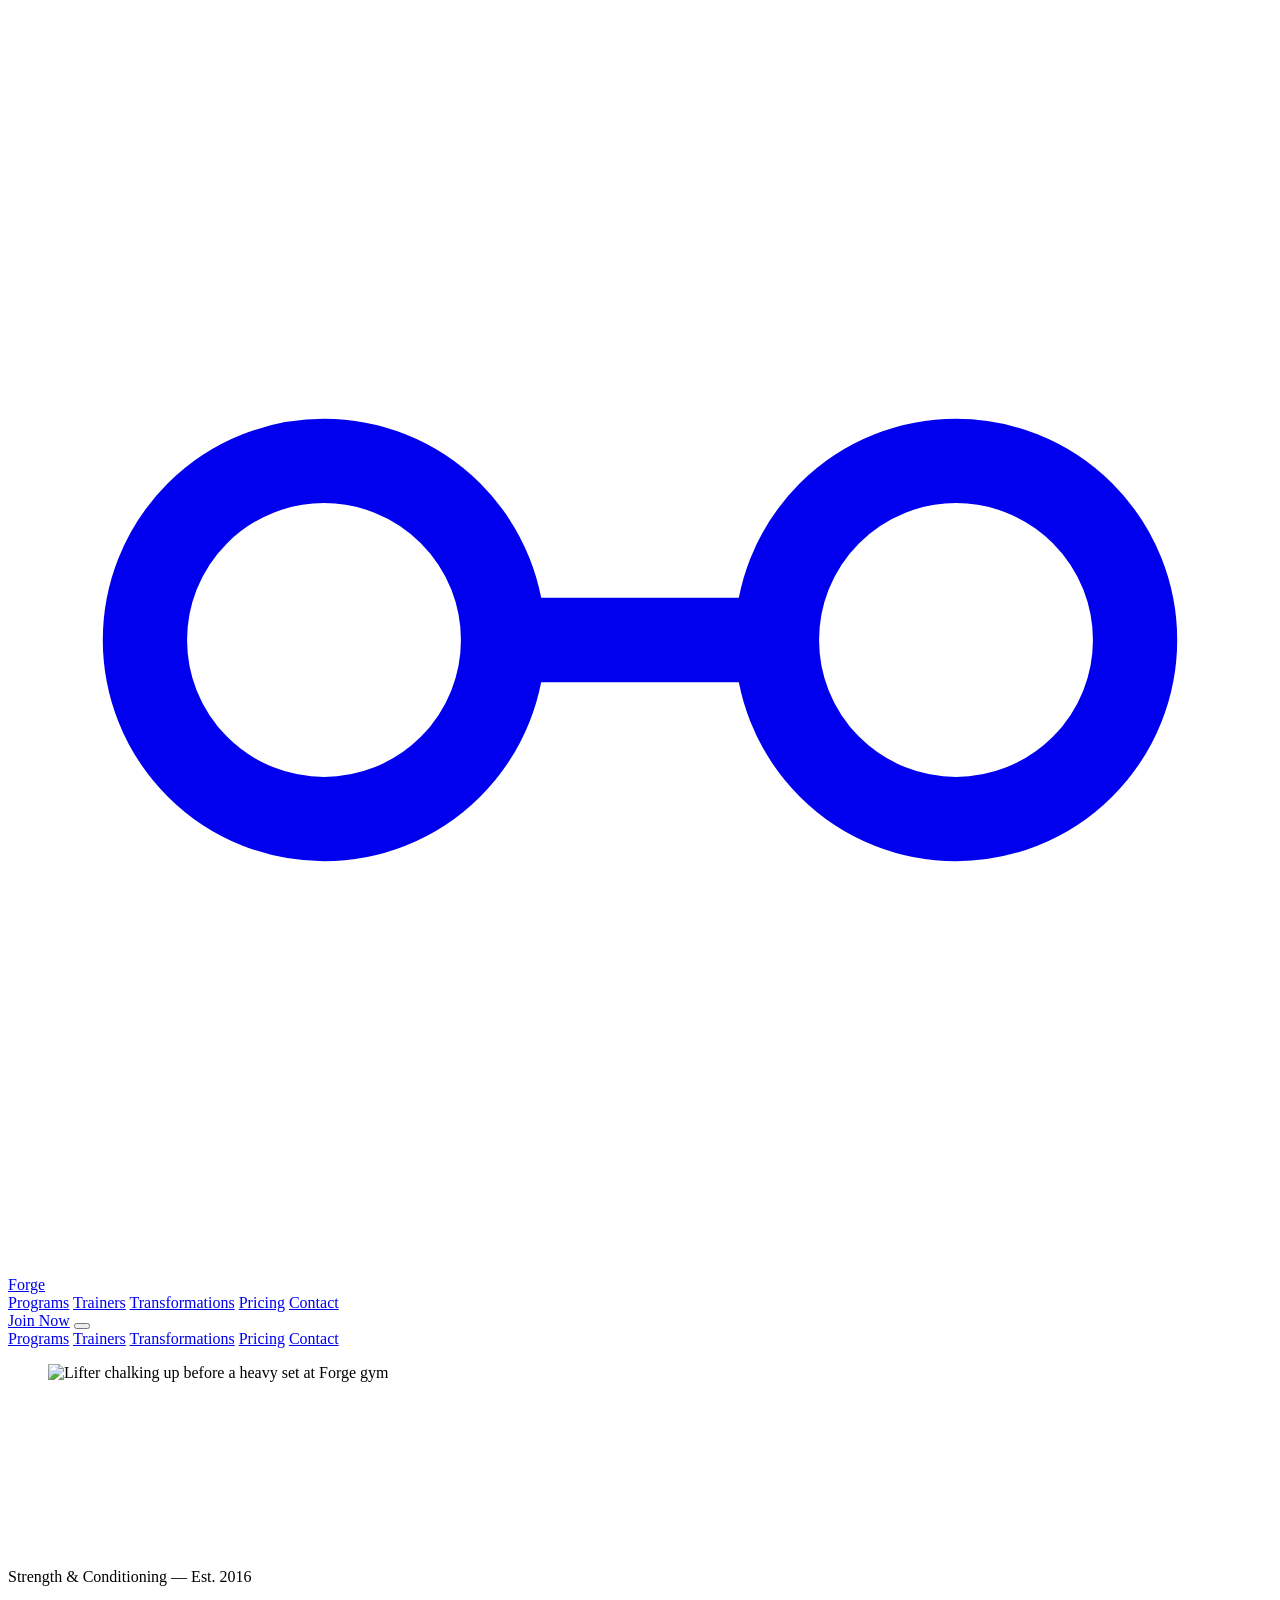
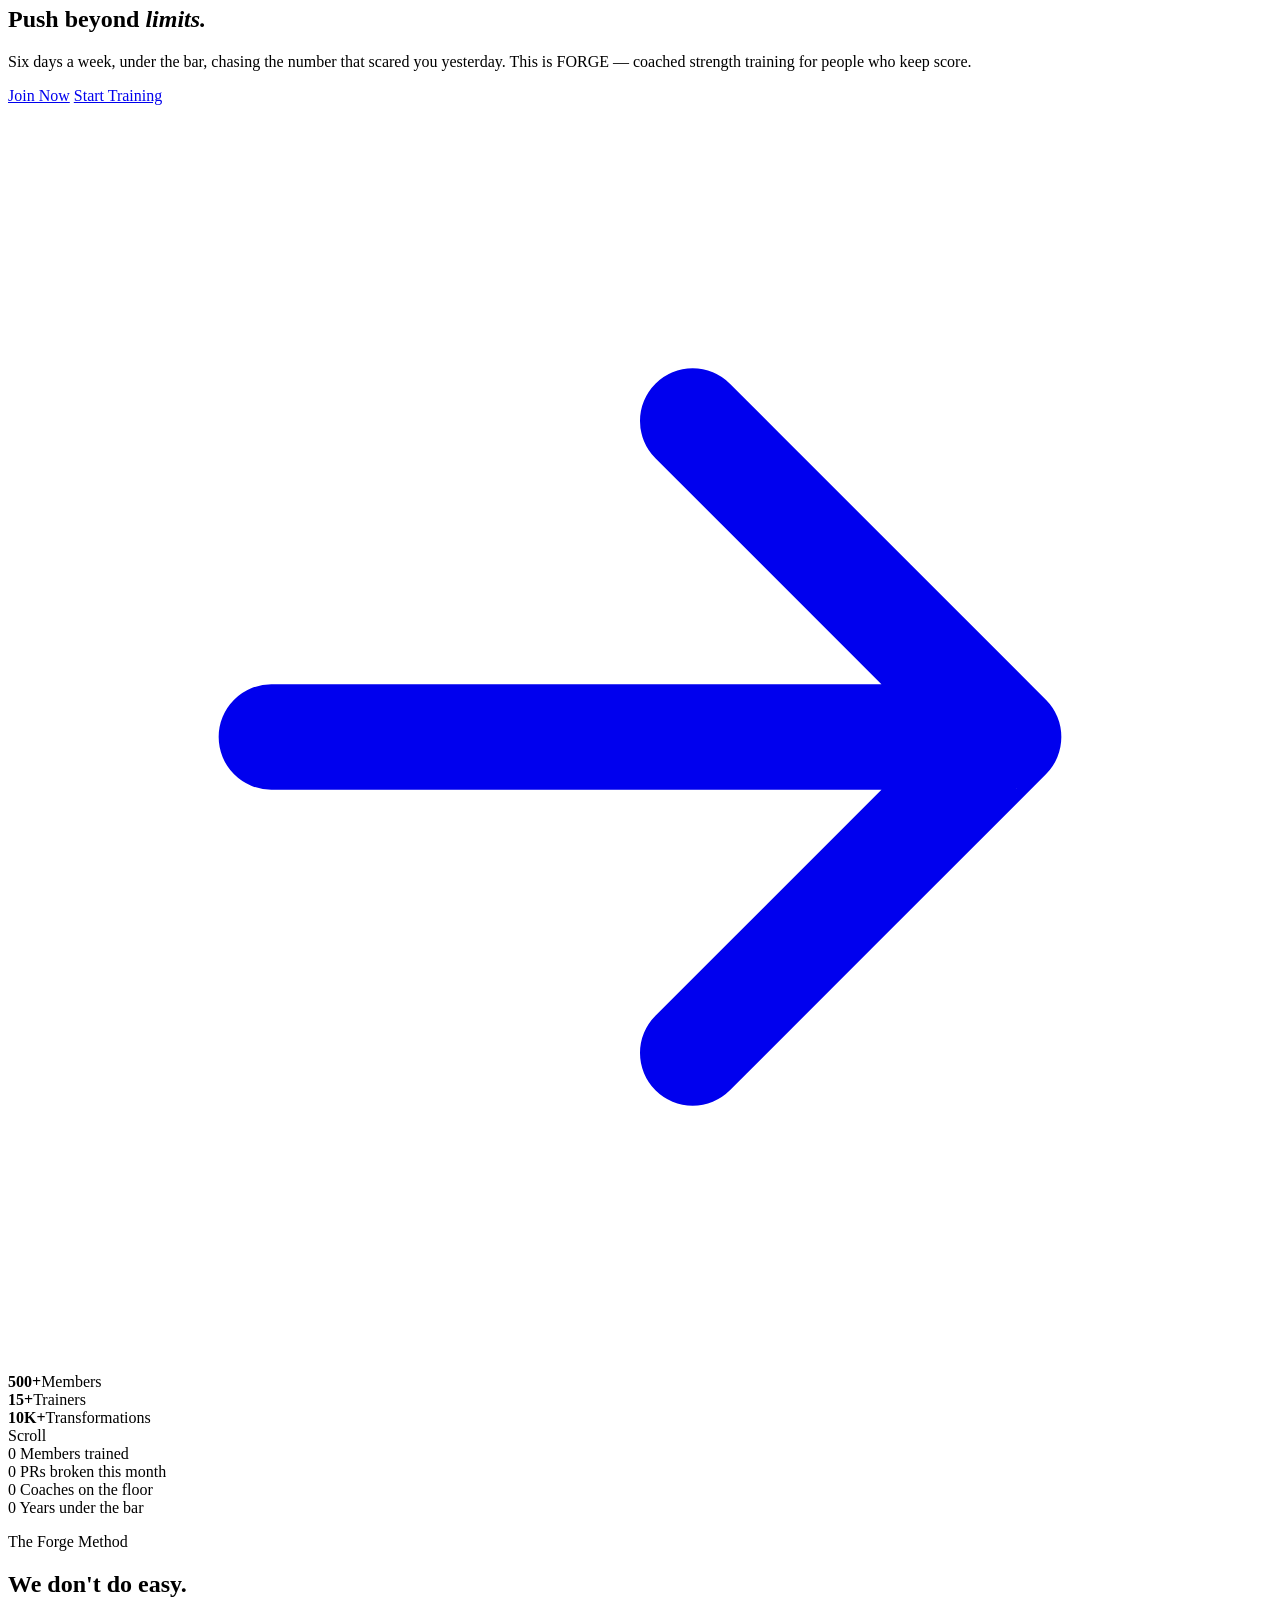
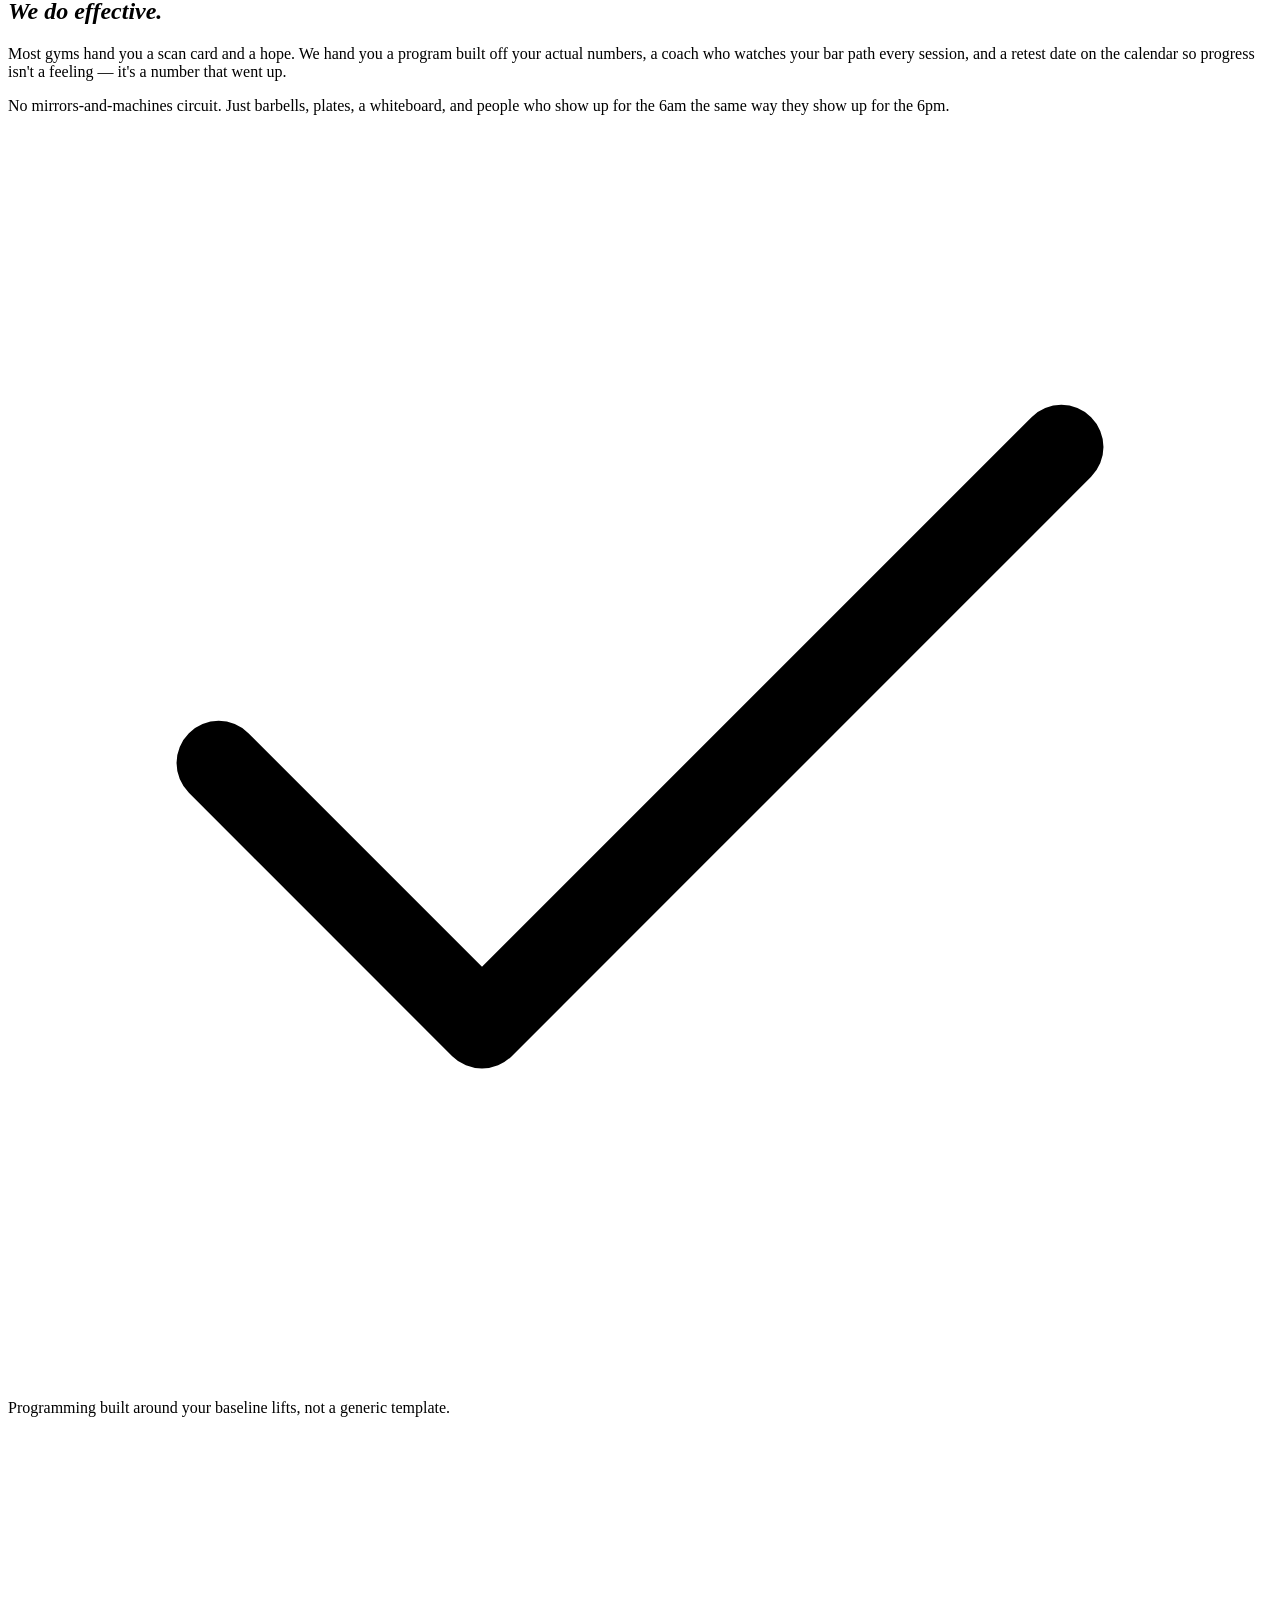
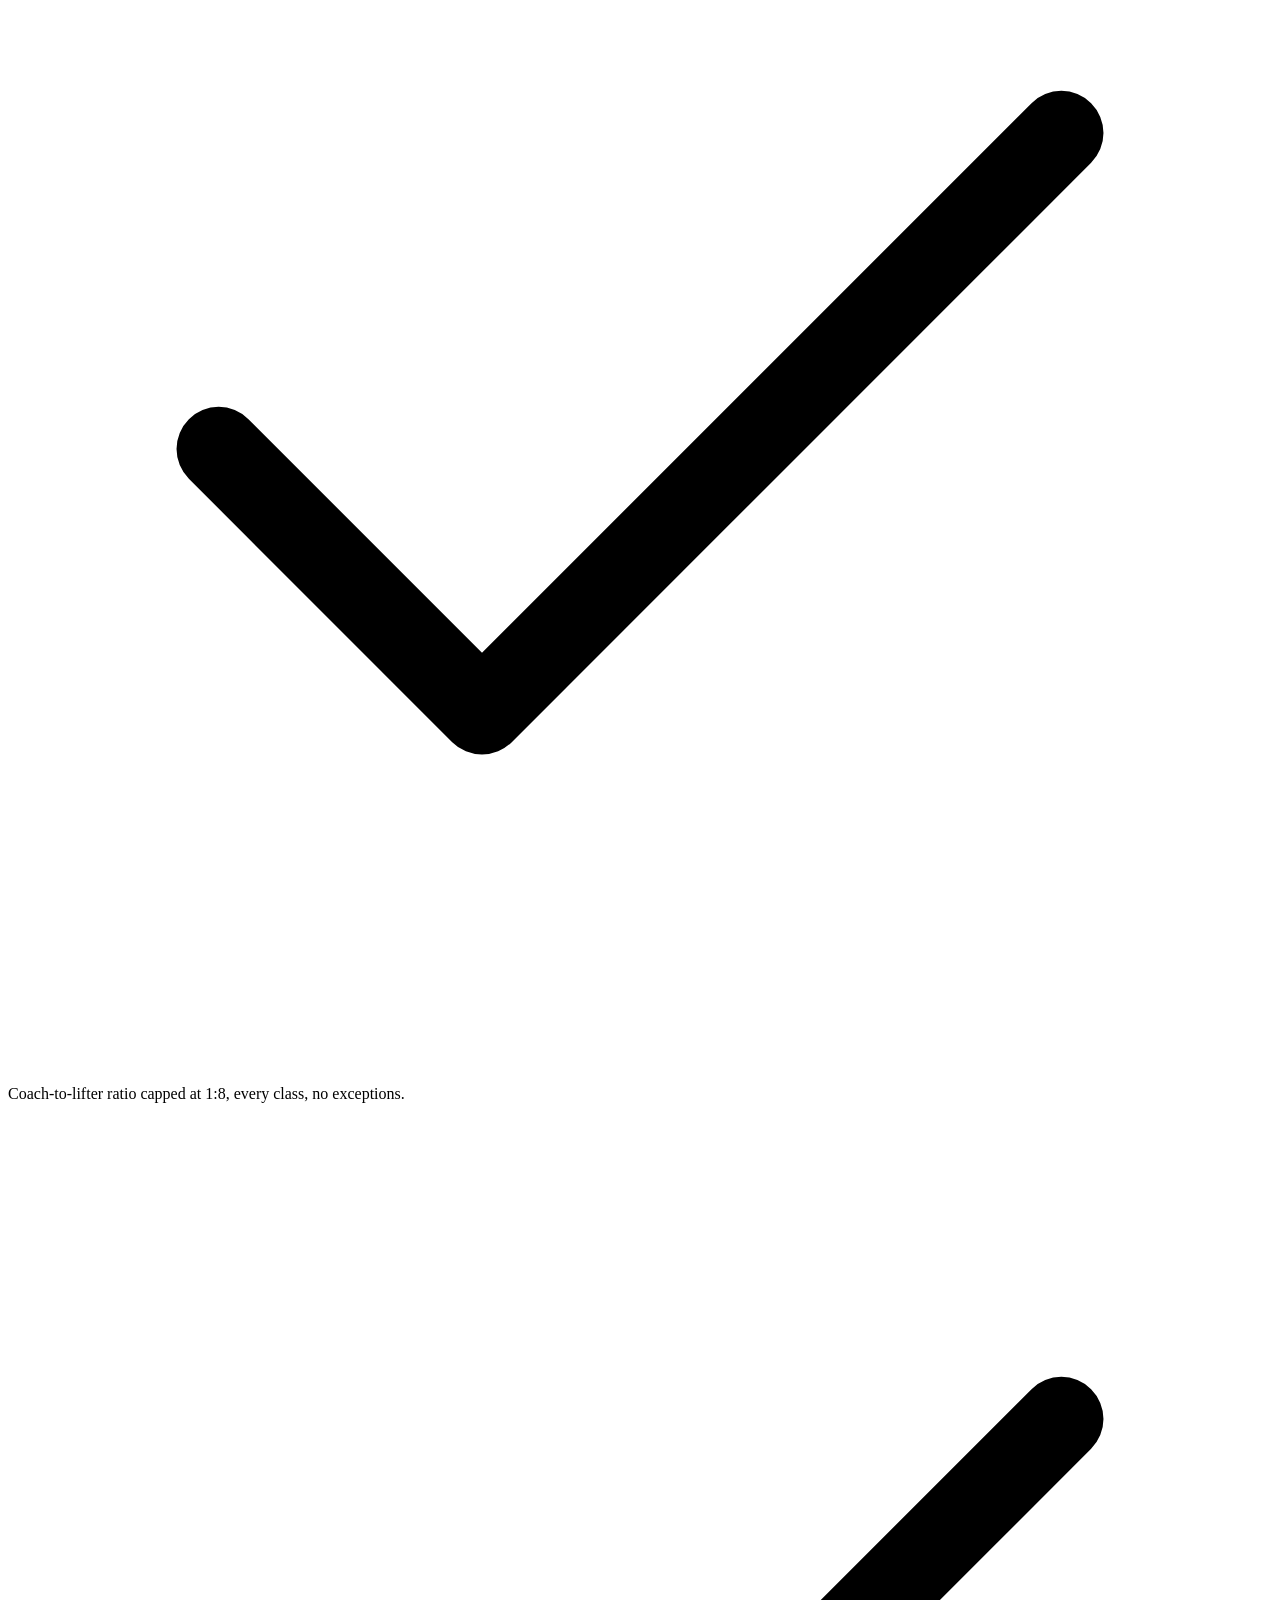
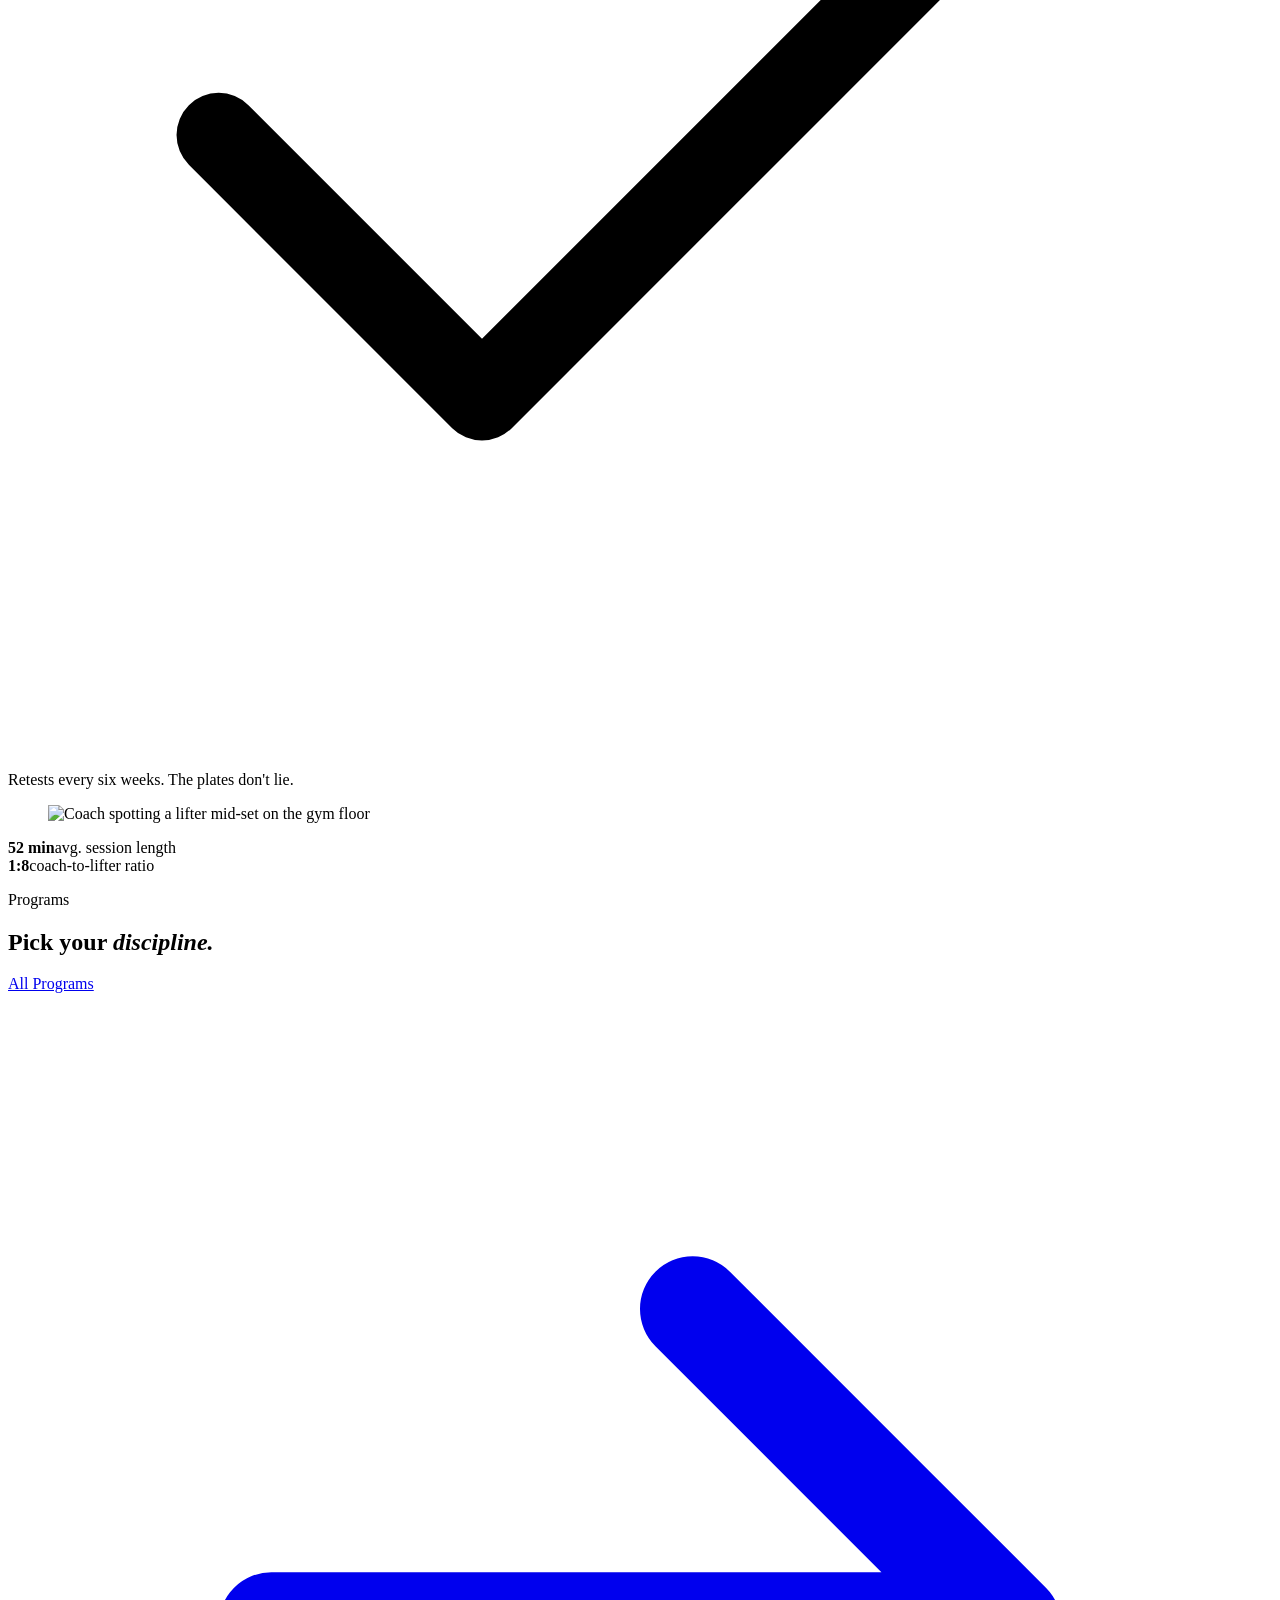
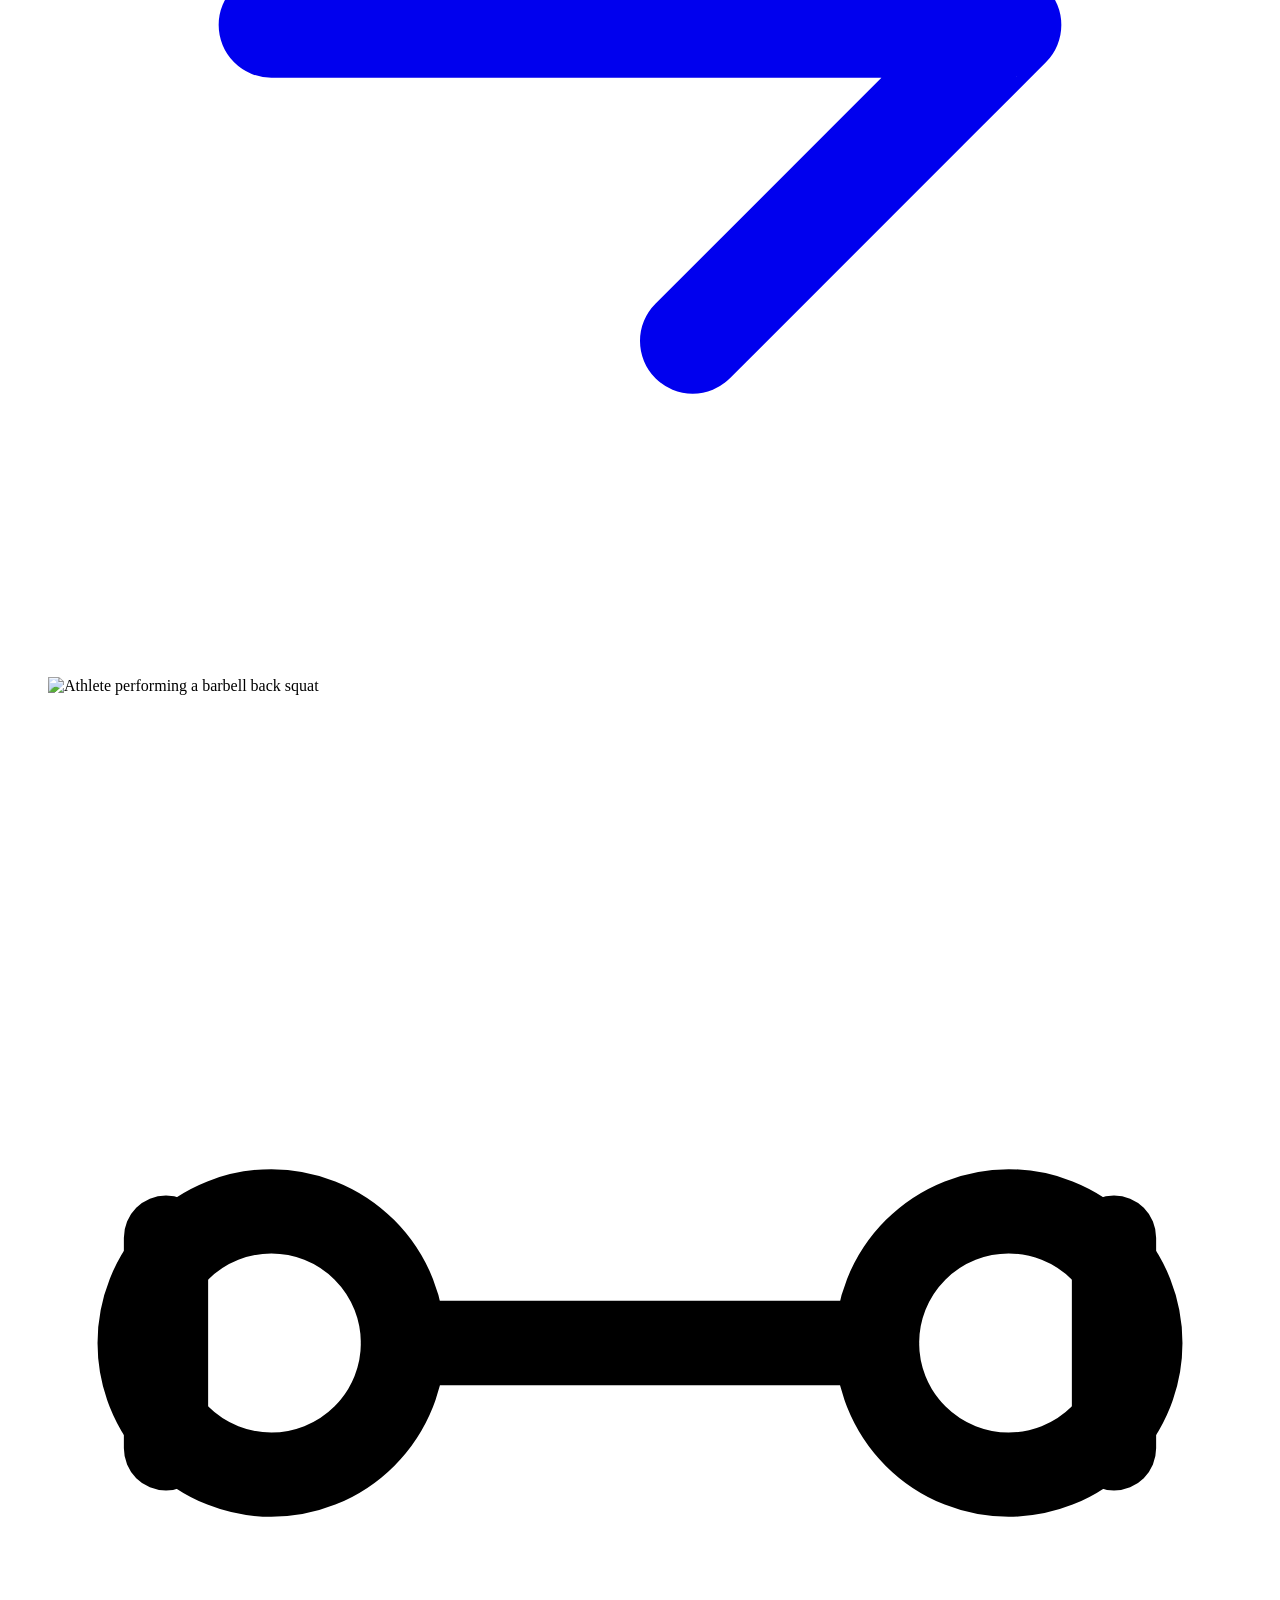
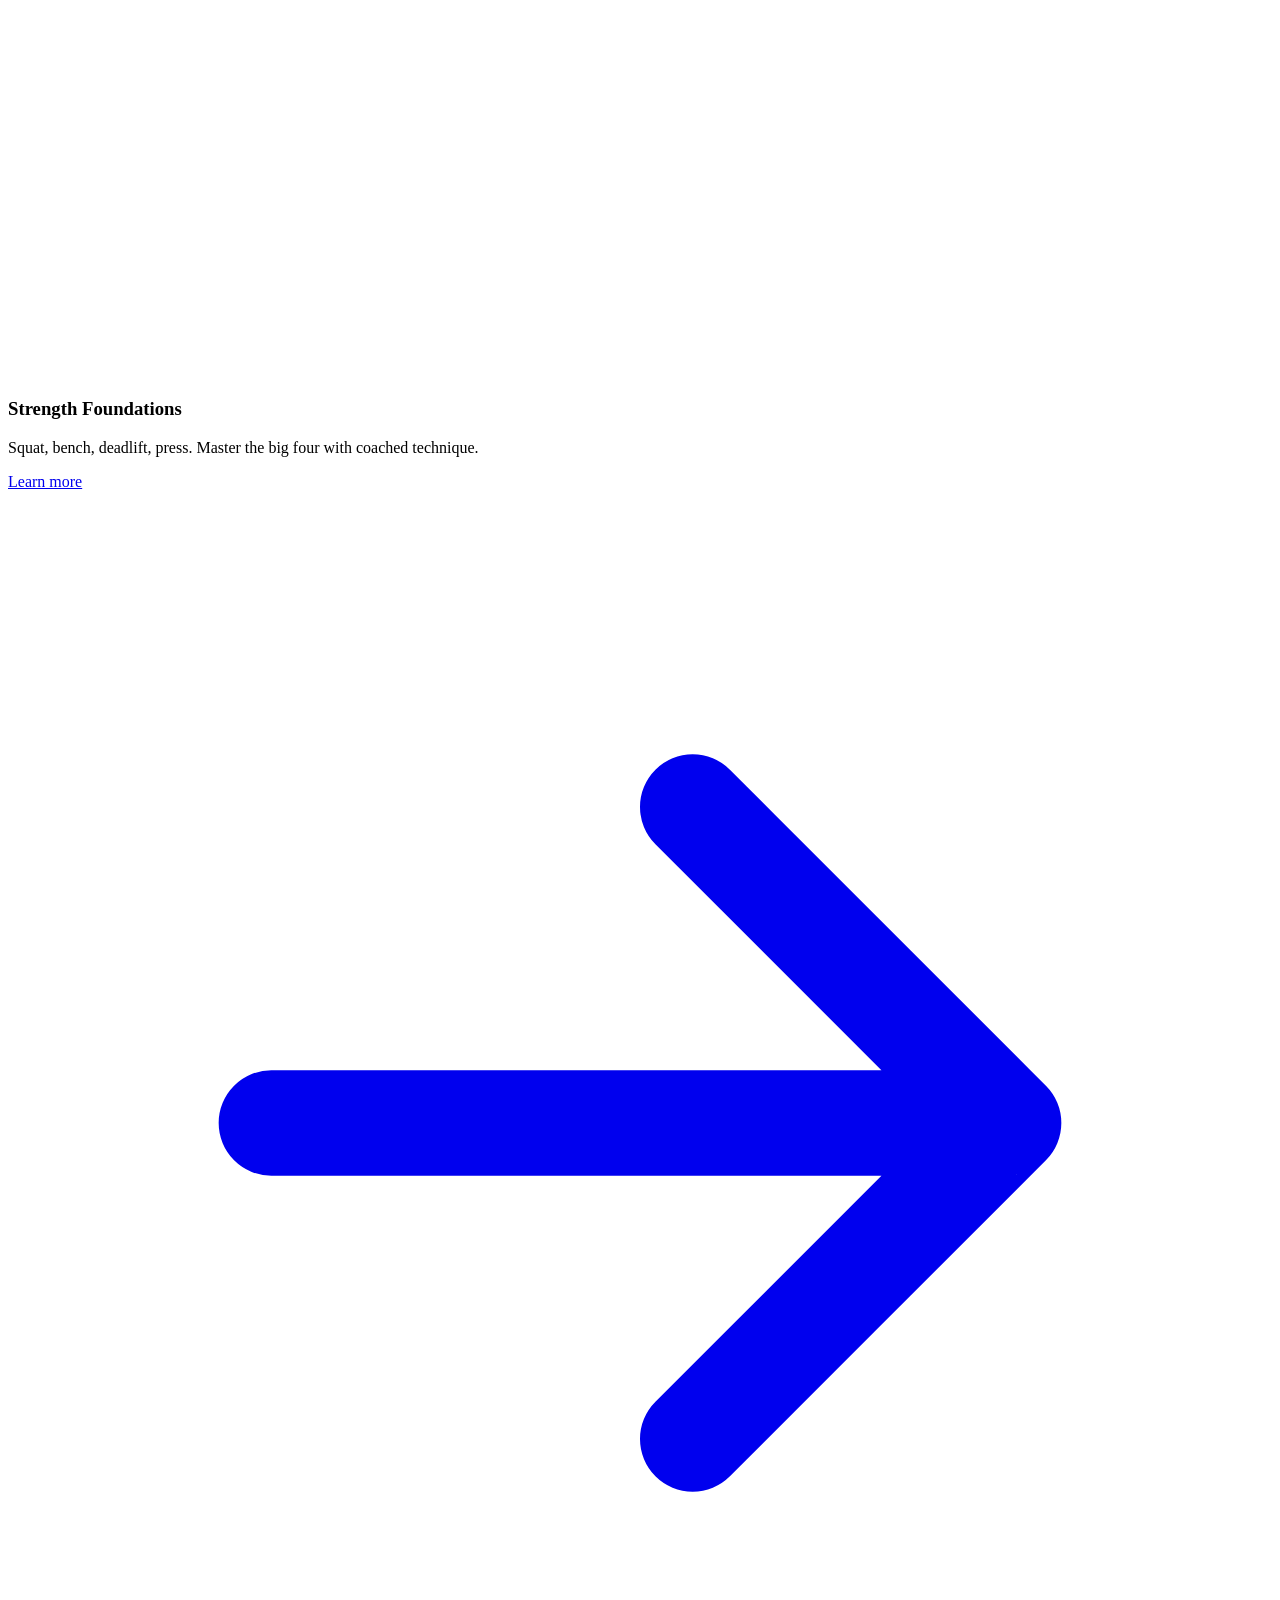
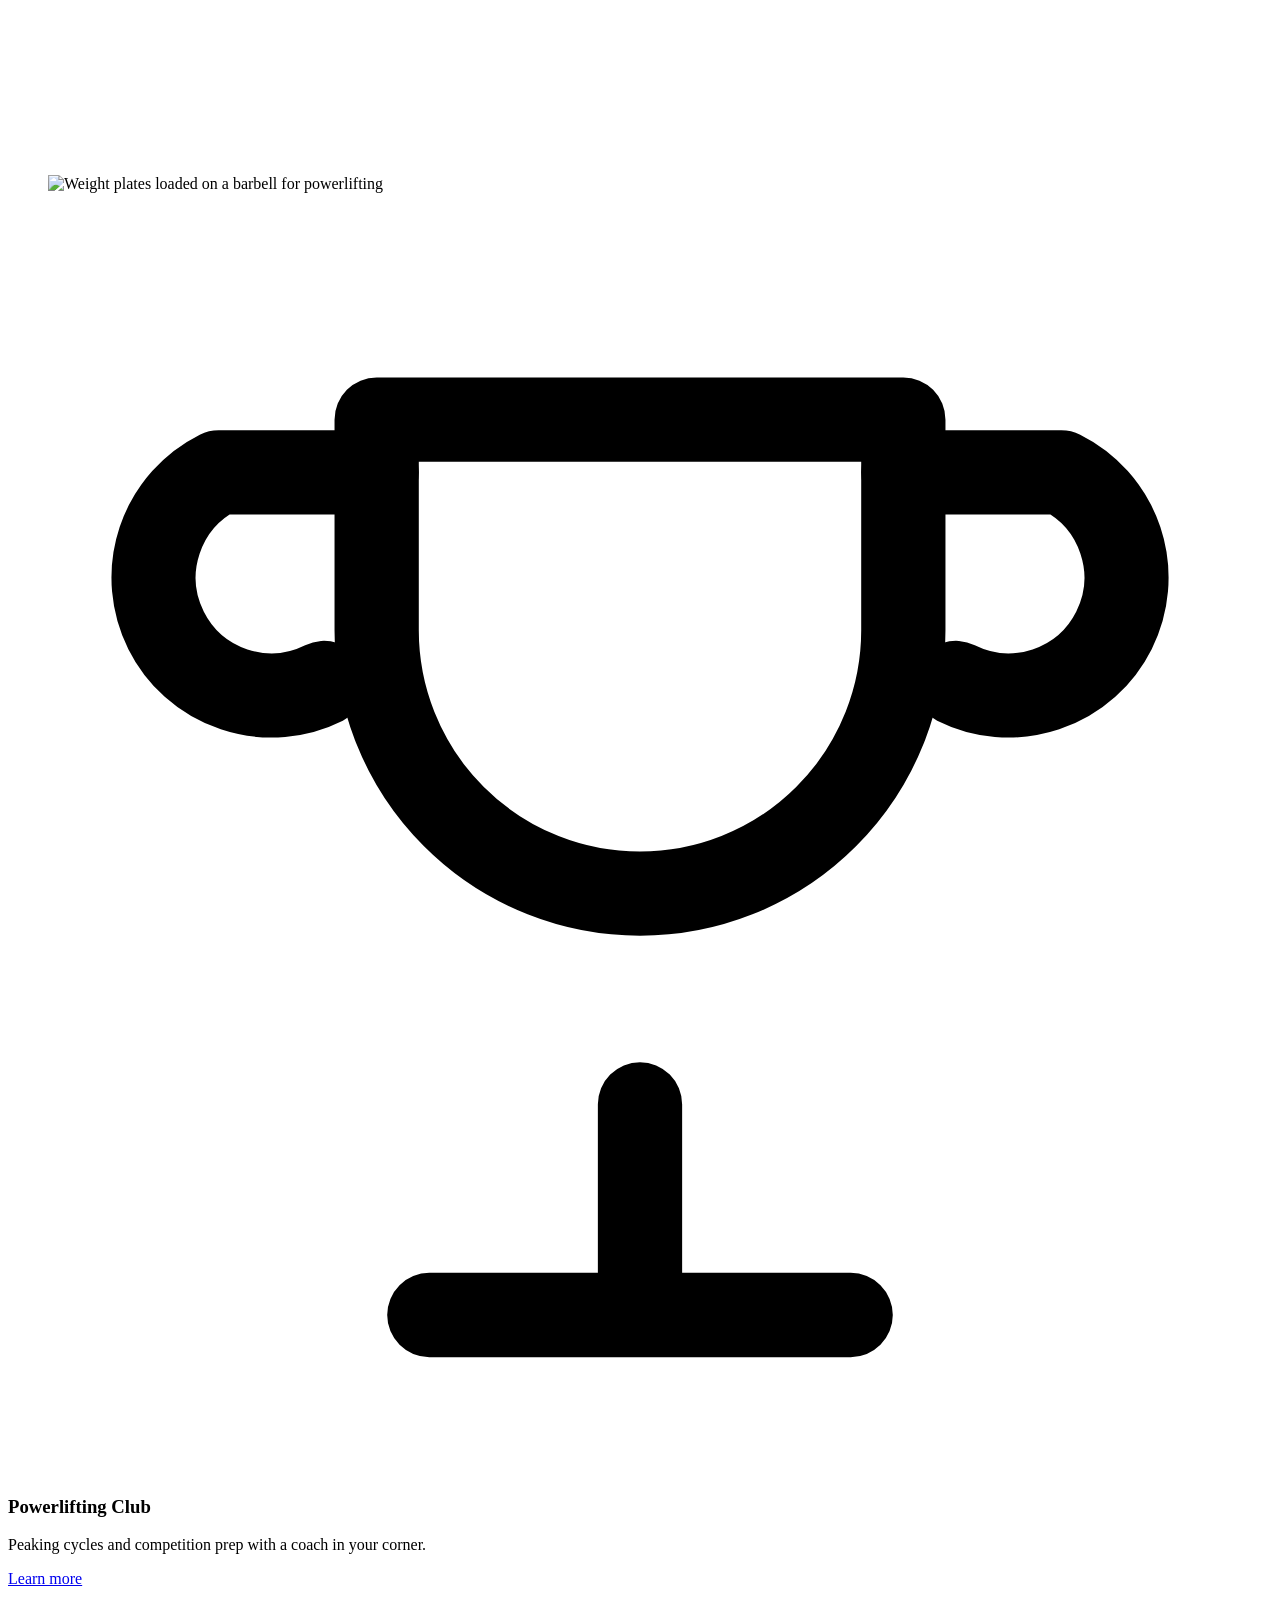
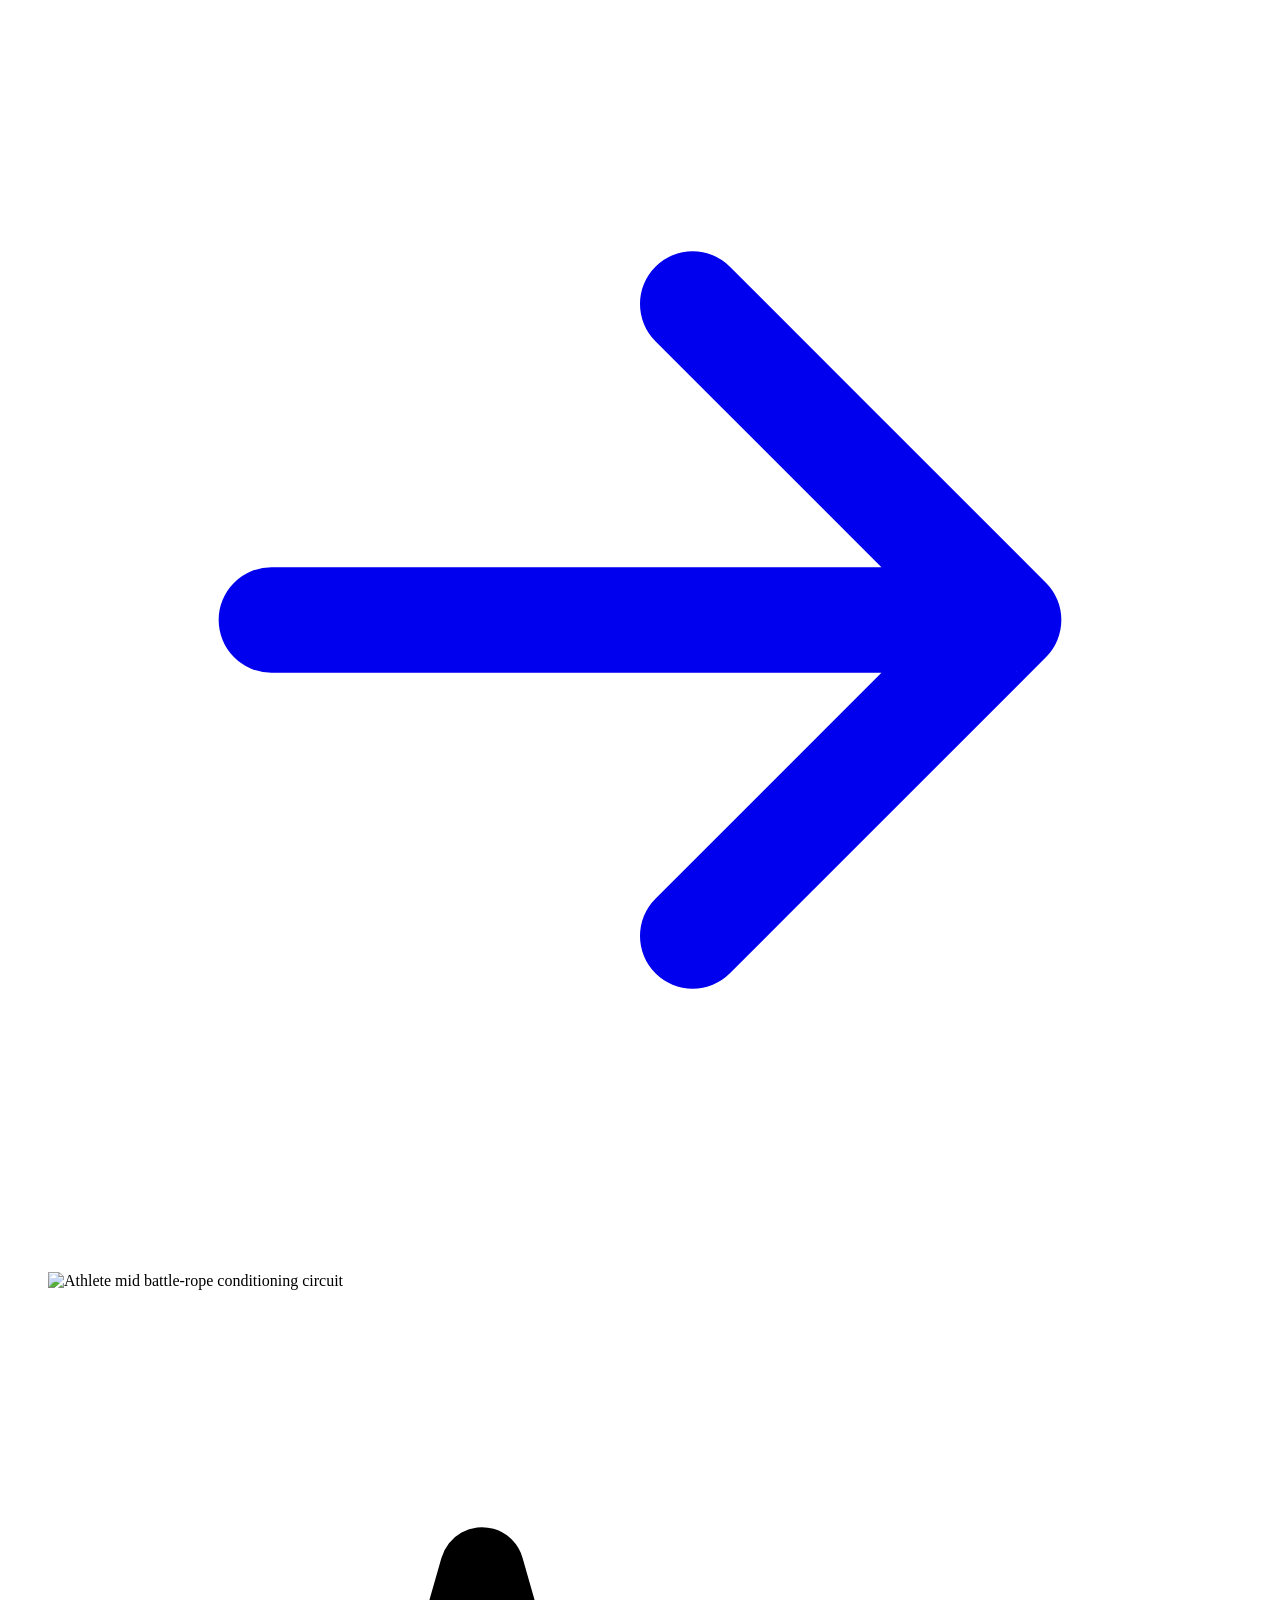
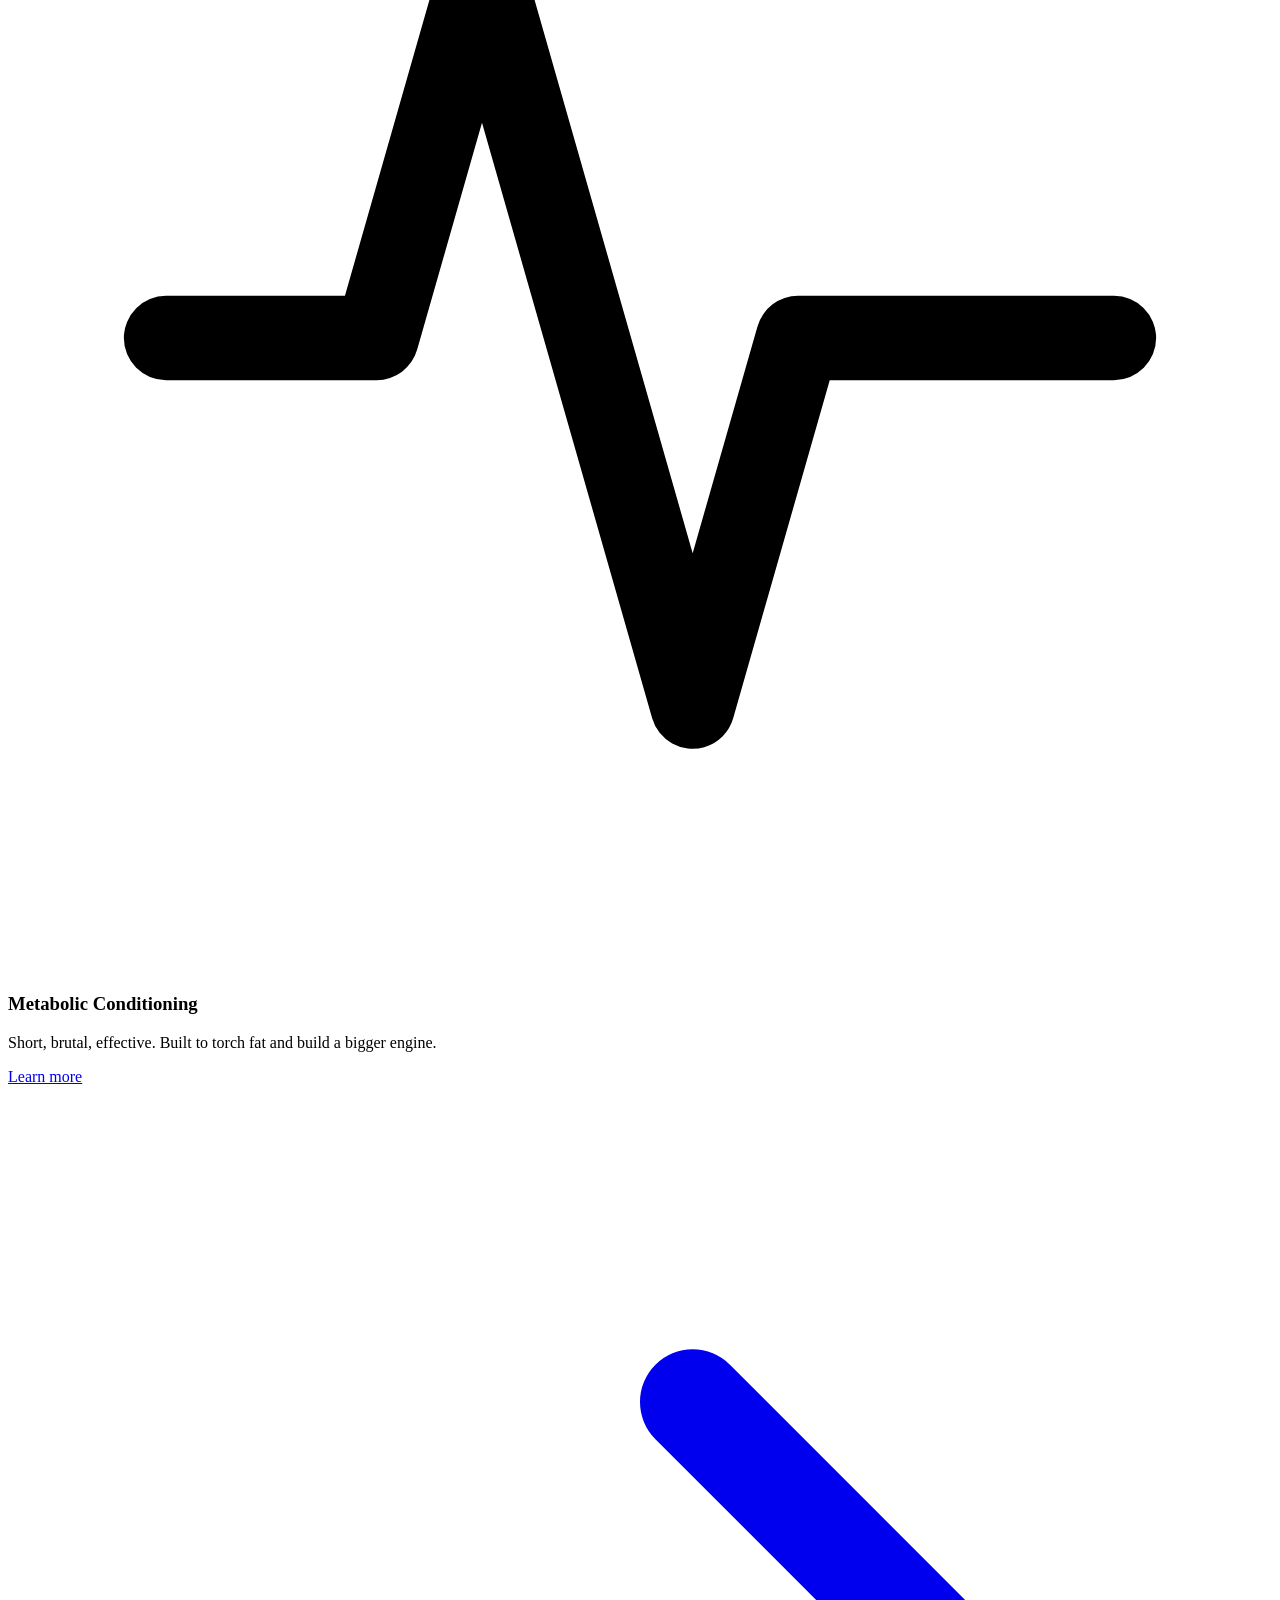
==== index.html @ ede4867c "Add files via upload" ====
<!DOCTYPE html>
<html lang="en">
<head>
<meta charset="UTF-8">
<meta name="viewport" content="width=device-width, initial-scale=1.0">
<title>FORGE — Strength &amp; Conditioning</title>
<meta name="description" content="FORGE is a strength and conditioning gym. Coached programs, powerlifting, metabolic conditioning, and open gym access.">
<link rel="preconnect" href="https://fonts.googleapis.com">
<link rel="preconnect" href="https://fonts.gstatic.com" crossorigin>
<link href="https://fonts.googleapis.com/css2?family=Anton&family=Fraunces:ital,wght@1,500&family=Inter:wght@400;500;600;700&family=JetBrains+Mono:wght@400;500;600&display=swap" rel="stylesheet">
<link rel="stylesheet" href="assets/css/style.css">
</head>
<body>

<div class="grain"></div>
<div class="cursor-dot" id="cursorDot"></div>

<header class="nav" id="siteNav">
  <div class="container nav-inner">
    <a href="index.html" class="logo">
      <svg viewBox="0 0 24 24" fill="none" stroke="currentColor" stroke-width="1.6" stroke-linecap="round"><circle cx="6" cy="12" r="3.4"/><circle cx="18" cy="12" r="3.4"/><path d="M9.4 12h5.2"/></svg>
      Forge
    </a>
    <nav class="nav-links">
      <a href="programs.html">Programs</a>
      <a href="trainers.html">Trainers</a>
      <a href="transformations.html">Transformations</a>
      <a href="pricing.html">Pricing</a>
      <a href="contact.html">Contact</a>
    </nav>
    <a href="pricing.html" class="btn btn-red nav-cta">Join Now</a>
    <button class="menu-toggle" id="menuToggle" aria-label="Open menu" aria-expanded="false">
      <span></span><span></span><span></span>
    </button>
  </div>
</header>

<div class="mobile-menu" id="mobileMenu">
  <a href="programs.html">Programs</a>
  <a href="trainers.html">Trainers</a>
  <a href="transformations.html">Transformations</a>
  <a href="pricing.html">Pricing</a>
  <a href="contact.html">Contact</a>
</div>

<main>

  <!-- ============ HERO ============ -->
  <section class="hero" id="hero" data-scene="full">
    <div class="hero-media">
      <figure class="photo duo-flat">
        <img src="https://picsum.photos/seed/forge-hero-v2/1800/1200" alt="Lifter chalking up before a heavy set at Forge gym" loading="eager">
      </figure>
    </div>
    <div class="hero-canvas-wrap"><canvas id="heroCanvas"></canvas></div>
    <div class="container hero-content">
      <p class="eyebrow reveal" style="--d:0">Strength &amp; Conditioning — Est. 2016</p>
      <h1 class="hero-title">
        <span class="reveal" style="--d:1">Push beyond</span>
        <span class="reveal" style="--d:2"><em>limits.</em></span>
      </h1>
      <p class="hero-sub reveal" style="--d:3">Six days a week, under the bar, chasing the number that scared you yesterday. This is FORGE — coached strength training for people who keep score.</p>
      <div class="hero-actions reveal" style="--d:4">
        <a href="pricing.html" class="btn btn-red">Join Now</a>
        <a href="programs.html" class="btn btn-ghost">Start Training
          <svg viewBox="0 0 24 24" fill="none" stroke="currentColor" stroke-width="2" stroke-linecap="round" stroke-linejoin="round"><path d="M5 12h14M13 6l6 6-6 6"/></svg>
        </a>
      </div>
      <div class="hero-stats reveal" style="--d:5">
        <div><strong>500+</strong><span>Members</span></div>
        <div><strong>15+</strong><span>Trainers</span></div>
        <div><strong>10K+</strong><span>Transformations</span></div>
      </div>
    </div>
    <div class="scroll-cue"><span>Scroll</span><i></i></div>
  </section>

  <!-- ============ STATS ============ -->
  <section class="section panel" id="stats">
    <div class="container stats-grid">
      <div class="stat-item reveal" style="--d:0">
        <span class="stat-num" data-target="1240" data-suffix="+">0</span>
        <span class="stat-label">Members trained</span>
      </div>
      <div class="stat-item reveal" style="--d:1">
        <span class="stat-num" data-target="38" data-suffix="+">0</span>
        <span class="stat-label">PRs broken this month</span>
      </div>
      <div class="stat-item reveal" style="--d:2">
        <span class="stat-num" data-target="15" data-suffix="+">0</span>
        <span class="stat-label">Coaches on the floor</span>
      </div>
      <div class="stat-item reveal" style="--d:3">
        <span class="stat-num" data-target="9" data-suffix="">0</span>
        <span class="stat-label">Years under the bar</span>
      </div>
    </div>
  </section>

  <!-- ============ PHILOSOPHY ============ -->
  <section class="section" id="philosophy">
    <div class="container philosophy-grid">
      <div class="philosophy-copy">
        <p class="eyebrow reveal" style="--d:0">The Forge Method</p>
        <h2 class="reveal" style="--d:1">We don't do easy.<br><em>We do effective.</em></h2>
        <p class="reveal" style="--d:2">Most gyms hand you a scan card and a hope. We hand you a program built off your actual numbers, a coach who watches your bar path every session, and a retest date on the calendar so progress isn't a feeling — it's a number that went up.</p>
        <p class="reveal" style="--d:3">No mirrors-and-machines circuit. Just barbells, plates, a whiteboard, and people who show up for the 6am the same way they show up for the 6pm.</p>
        <div class="philosophy-points reveal" style="--d:4">
          <div class="point-item">
            <svg viewBox="0 0 24 24" fill="none" stroke="currentColor" stroke-width="1.6" stroke-linecap="round" stroke-linejoin="round"><path d="M20 6L9 17l-5-5"/></svg>
            <span>Programming built around your baseline lifts, not a generic template.</span>
          </div>
          <div class="point-item">
            <svg viewBox="0 0 24 24" fill="none" stroke="currentColor" stroke-width="1.6" stroke-linecap="round" stroke-linejoin="round"><path d="M20 6L9 17l-5-5"/></svg>
            <span>Coach-to-lifter ratio capped at 1:8, every class, no exceptions.</span>
          </div>
          <div class="point-item">
            <svg viewBox="0 0 24 24" fill="none" stroke="currentColor" stroke-width="1.6" stroke-linecap="round" stroke-linejoin="round"><path d="M20 6L9 17l-5-5"/></svg>
            <span>Retests every six weeks. The plates don't lie.</span>
          </div>
        </div>
      </div>
      <div class="philosophy-visual reveal" style="--d:2">
        <figure class="photo">
          <img src="https://picsum.photos/seed/forge-philosophy/1000/1100" alt="Coach spotting a lifter mid-set on the gym floor" loading="lazy">
        </figure>
        <div class="stat-chip chip-a"><strong>52 min</strong>avg. session length</div>
        <div class="stat-chip chip-b"><strong>1:8</strong>coach-to-lifter ratio</div>
      </div>
    </div>
  </section>

  <!-- ============ PROGRAMS PREVIEW ============ -->
  <section class="section panel" id="programs-preview">
    <div class="container">
      <div class="section-head between">
        <div>
          <p class="eyebrow reveal" style="--d:0">Programs</p>
          <h2 class="reveal" style="--d:1">Pick your <em>discipline.</em></h2>
        </div>
        <a href="programs.html" class="btn btn-ghost reveal" style="--d:1">All Programs
          <svg viewBox="0 0 24 24" fill="none" stroke="currentColor" stroke-width="2" stroke-linecap="round" stroke-linejoin="round"><path d="M5 12h14M13 6l6 6-6 6"/></svg>
        </a>
      </div>
      <div class="programs-grid">
        <div class="program-card tilt-card reveal-3d" style="--d:0">
          <figure class="photo"><img src="https://picsum.photos/seed/forge-prog-1/600/450" alt="Athlete performing a barbell back squat" loading="lazy"></figure>
          <div class="program-card-body">
            <div class="icon-wrap"><svg viewBox="0 0 24 24" fill="none" stroke="currentColor" stroke-width="1.6" stroke-linecap="round"><circle cx="5" cy="12" r="2.5"/><circle cx="19" cy="12" r="2.5"/><path d="M7.5 12h9"/><path d="M3 10v4M21 10v4"/></svg></div>
            <h3>Strength Foundations</h3>
            <p>Squat, bench, deadlift, press. Master the big four with coached technique.</p>
            <a href="programs.html" class="card-link">Learn more <svg viewBox="0 0 24 24" fill="none" stroke="currentColor" stroke-width="2" stroke-linecap="round" stroke-linejoin="round"><path d="M5 12h14M13 6l6 6-6 6"/></svg></a>
          </div>
        </div>
        <div class="program-card tilt-card reveal-3d" style="--d:1">
          <figure class="photo"><img src="https://picsum.photos/seed/forge-prog-2/600/450" alt="Weight plates loaded on a barbell for powerlifting" loading="lazy"></figure>
          <div class="program-card-body">
            <div class="icon-wrap"><svg viewBox="0 0 24 24" fill="none" stroke="currentColor" stroke-width="1.6" stroke-linecap="round" stroke-linejoin="round"><path d="M8 21h8M12 17v4M7 4h10v4a5 5 0 01-10 0V4z"/><path d="M7 5H4a2 2 0 002 4M17 5h3a2 2 0 01-2 4"/></svg></div>
            <h3>Powerlifting Club</h3>
            <p>Peaking cycles and competition prep with a coach in your corner.</p>
            <a href="programs.html" class="card-link">Learn more <svg viewBox="0 0 24 24" fill="none" stroke="currentColor" stroke-width="2" stroke-linecap="round" stroke-linejoin="round"><path d="M5 12h14M13 6l6 6-6 6"/></svg></a>
          </div>
        </div>
        <div class="program-card tilt-card reveal-3d" style="--d:2">
          <figure class="photo"><img src="https://picsum.photos/seed/forge-prog-3/600/450" alt="Athlete mid battle-rope conditioning circuit" loading="lazy"></figure>
          <div class="program-card-body">
            <div class="icon-wrap"><svg viewBox="0 0 24 24" fill="none" stroke="currentColor" stroke-width="1.6" stroke-linecap="round" stroke-linejoin="round"><path d="M3 12h4l2-7 4 14 2-7h6"/></svg></div>
            <h3>Metabolic Conditioning</h3>
            <p>Short, brutal, effective. Built to torch fat and build a bigger engine.</p>
            <a href="programs.html" class="card-link">Learn more <svg viewBox="0 0 24 24" fill="none" stroke="currentColor" stroke-width="2" stroke-linecap="round" stroke-linejoin="round"><path d="M5 12h14M13 6l6 6-6 6"/></svg></a>
          </div>
        </div>
        <div class="program-card tilt-card reveal-3d" style="--d:3">
          <figure class="photo"><img src="https://picsum.photos/seed/forge-prog-4/600/450" alt="Lifter stretching during a mobility and recovery session" loading="lazy"></figure>
          <div class="program-card-body">
            <div class="icon-wrap"><svg viewBox="0 0 24 24" fill="none" stroke="currentColor" stroke-width="1.6" stroke-linecap="round" stroke-linejoin="round"><path d="M12 3c-4 3-7 6-7 10a7 7 0 0014 0c0-4-3-7-7-10z"/><path d="M12 13v8"/></svg></div>
            <h3>Open Gym + Recovery</h3>
            <p>Unsupervised floor time, mobility tools, and guided cooldowns.</p>
            <a href="programs.html" class="card-link">Learn more <svg viewBox="0 0 24 24" fill="none" stroke="currentColor" stroke-width="2" stroke-linecap="round" stroke-linejoin="round"><path d="M5 12h14M13 6l6 6-6 6"/></svg></a>
          </div>
        </div>
      </div>
    </div>
  </section>

  <!-- ============ GALLERY TEASER ("The Grind") ============ -->
  <section class="section" id="the-grind">
    <div class="container">
      <div class="section-head center">
        <p class="eyebrow reveal" style="--d:0">The Floor</p>
        <h2 class="reveal" style="--d:1">This is <em>the grind.</em></h2>
      </div>
      <div class="gallery-grid">
        <div class="gallery-tile tall reveal" style="--d:0"><figure class="photo"><img src="https://picsum.photos/seed/forge-grind-1/700/1000" alt="Chalked hands gripping a barbell" loading="lazy"></figure><span class="gallery-tile-label">Chalk &amp; steel</span></div>
        <div class="gallery-tile reveal" style="--d:1"><figure class="photo"><img src="https://picsum.photos/seed/forge-grind-2/700/700" alt="Rack of kettlebells on the gym floor" loading="lazy"></figure><span class="gallery-tile-label">Kettlebell rack</span></div>
        <div class="gallery-tile short reveal" style="--d:2"><figure class="photo"><img src="https://picsum.photos/seed/forge-grind-3/700/450" alt="Battle ropes coiled on the floor" loading="lazy"></figure><span class="gallery-tile-label">Battle ropes</span></div>
        <div class="gallery-tile reveal" style="--d:3"><figure class="photo"><img src="https://picsum.photos/seed/forge-grind-4/700/700" alt="Stacked bumper plates against the wall" loading="lazy"></figure><span class="gallery-tile-label">Plate wall</span></div>
        <div class="gallery-tile tall reveal" style="--d:0"><figure class="photo"><img src="https://picsum.photos/seed/forge-grind-5/700/1000" alt="Lifter loading a barbell for a heavy set" loading="lazy"></figure><span class="gallery-tile-label">Loading up</span></div>
        <div class="gallery-tile short reveal" style="--d:1"><figure class="photo"><img src="https://picsum.photos/seed/forge-grind-6/700/450" alt="Close-up of a squat rack in low light" loading="lazy"></figure><span class="gallery-tile-label">Squat rack</span></div>
        <div class="gallery-tile reveal" style="--d:2"><figure class="photo"><img src="https://picsum.photos/seed/forge-grind-7/700/700" alt="Coach reviewing notes on a whiteboard" loading="lazy"></figure><span class="gallery-tile-label">Whiteboard</span></div>
      </div>
    </div>
  </section>

  <!-- ============ TRAINERS PREVIEW ============ -->
  <section class="section panel" id="trainers-preview">
    <div class="container">
      <div class="section-head between">
        <div>
          <p class="eyebrow reveal" style="--d:0">The Coaches</p>
          <h2 class="reveal" style="--d:1">On the floor, <em>every session.</em></h2>
        </div>
        <a href="trainers.html" class="btn btn-ghost reveal" style="--d:1">Meet The Team
          <svg viewBox="0 0 24 24" fill="none" stroke="currentColor" stroke-width="2" stroke-linecap="round" stroke-linejoin="round"><path d="M5 12h14M13 6l6 6-6 6"/></svg>
        </a>
      </div>
      <div class="trainers-grid">
        <div class="trainer-card reveal" style="--d:0">
          <figure class="photo"><img src="https://picsum.photos/seed/forge-coach-1/500/625" alt="Portrait of Marcus Webb, Head Coach" loading="lazy"></figure>
          <h3>Marcus Webb</h3>
          <span class="trainer-role">Head Coach · Powerlifting</span>
          <p>USAPL-certified, 12 years coaching.</p>
        </div>
        <div class="trainer-card reveal" style="--d:1">
          <figure class="photo"><img src="https://picsum.photos/seed/forge-coach-2/500/625" alt="Portrait of Elena Cruz, Strength and Conditioning coach" loading="lazy"></figure>
          <h3>Elena Cruz</h3>
          <span class="trainer-role">Strength &amp; Conditioning</span>
          <p>Former collegiate track athlete.</p>
        </div>
        <div class="trainer-card reveal" style="--d:2">
          <figure class="photo"><img src="https://picsum.photos/seed/forge-coach-3/500/625" alt="Portrait of Jordan Pike, Olympic Lifting coach" loading="lazy"></figure>
          <h3>Jordan Pike</h3>
          <span class="trainer-role">Olympic Lifting</span>
          <p>Snatch and clean-and-jerk specialist.</p>
        </div>
        <div class="trainer-card reveal" style="--d:3">
          <figure class="photo"><img src="https://picsum.photos/seed/forge-coach-4/500/625" alt="Portrait of Sam Okafor, Recovery and Mobility coach" loading="lazy"></figure>
          <h3>Sam Okafor</h3>
          <span class="trainer-role">Recovery &amp; Mobility</span>
          <p>Runs the Sunday mobility clinic.</p>
        </div>
        <div class="trainer-card reveal" style="--d:4">
          <figure class="photo"><img src="https://picsum.photos/seed/forge-coach-5/500/625" alt="Portrait of Priya Nair, Metabolic Conditioning coach" loading="lazy"></figure>
          <h3>Priya Nair</h3>
          <span class="trainer-role">Metabolic Conditioning</span>
          <p>Designs the conditioning circuits.</p>
        </div>
      </div>
    </div>
  </section>

  <!-- ============ CTA BANNER ============ -->
  <section class="section cta-banner" id="cta">
    <div class="container cta-inner">
      <h2 class="reveal" style="--d:0">Your first session<br>is <em>on us.</em></h2>
      <p class="reveal" style="--d:1">No pressure tour, no sales script. Just come lift with us for a session and see if the floor feels right.</p>
      <a href="contact.html" class="btn btn-red reveal" style="--d:2">Book Your Free Session</a>
    </div>
  </section>

</main>

<footer class="site-footer">
  <div class="container footer-grid">
    <div class="footer-brand">
      <a href="index.html" class="logo">
        <svg viewBox="0 0 24 24" fill="none" stroke="currentColor" stroke-width="1.6" stroke-linecap="round"><circle cx="6" cy="12" r="3.4"/><circle cx="18" cy="12" r="3.4"/><path d="M9.4 12h5.2"/></svg>
        Forge
      </a>
      <p>Strength and conditioning training, coached by people who still chase their own numbers.</p>
      <div class="footer-social">
        <a href="#">Instagram</a>
        <a href="#">YouTube</a>
        <a href="#">TikTok</a>
      </div>
    </div>
    <div class="footer-col">
      <h4>Quick Links</h4>
      <ul>
        <li><a href="programs.html">Programs</a></li>
        <li><a href="trainers.html">Trainers</a></li>
        <li><a href="transformations.html">Transformations</a></li>
        <li><a href="pricing.html">Pricing</a></li>
      </ul>
    </div>
    <div class="footer-col">
      <h4>Programs</h4>
      <ul>
        <li><a href="programs.html">Strength Foundations</a></li>
        <li><a href="programs.html">Powerlifting Club</a></li>
        <li><a href="programs.html">Metabolic Conditioning</a></li>
        <li><a href="programs.html">Open Gym + Recovery</a></li>
      </ul>
    </div>
    <div class="footer-col">
      <h4>Visit Us</h4>
      <address>412 Ironworks Ave<br>Industrial District<br>Mon–Fri 5am–10pm<br>Sat–Sun 7am–6pm</address>
      <form class="newsletter" data-fake-submit>
        <input type="email" placeholder="Email for PR tips" required>
        <button type="submit" data-success="Subscribed ✓">Join</button>
      </form>
    </div>
  </div>
  <div class="container footer-bottom">
    <span>© 2026 Forge Strength &amp; Conditioning. All rights reserved.</span>
    <div class="footer-fine">
      <a href="#">Privacy</a>
      <a href="#">Terms</a>
    </div>
  </div>
</footer>

<script src="https://cdnjs.cloudflare.com/ajax/libs/three.js/r128/three.min.js"></script>
<script src="assets/js/main.js"></script>
<script src="assets/js/scene.js"></script>
</body>
</html>
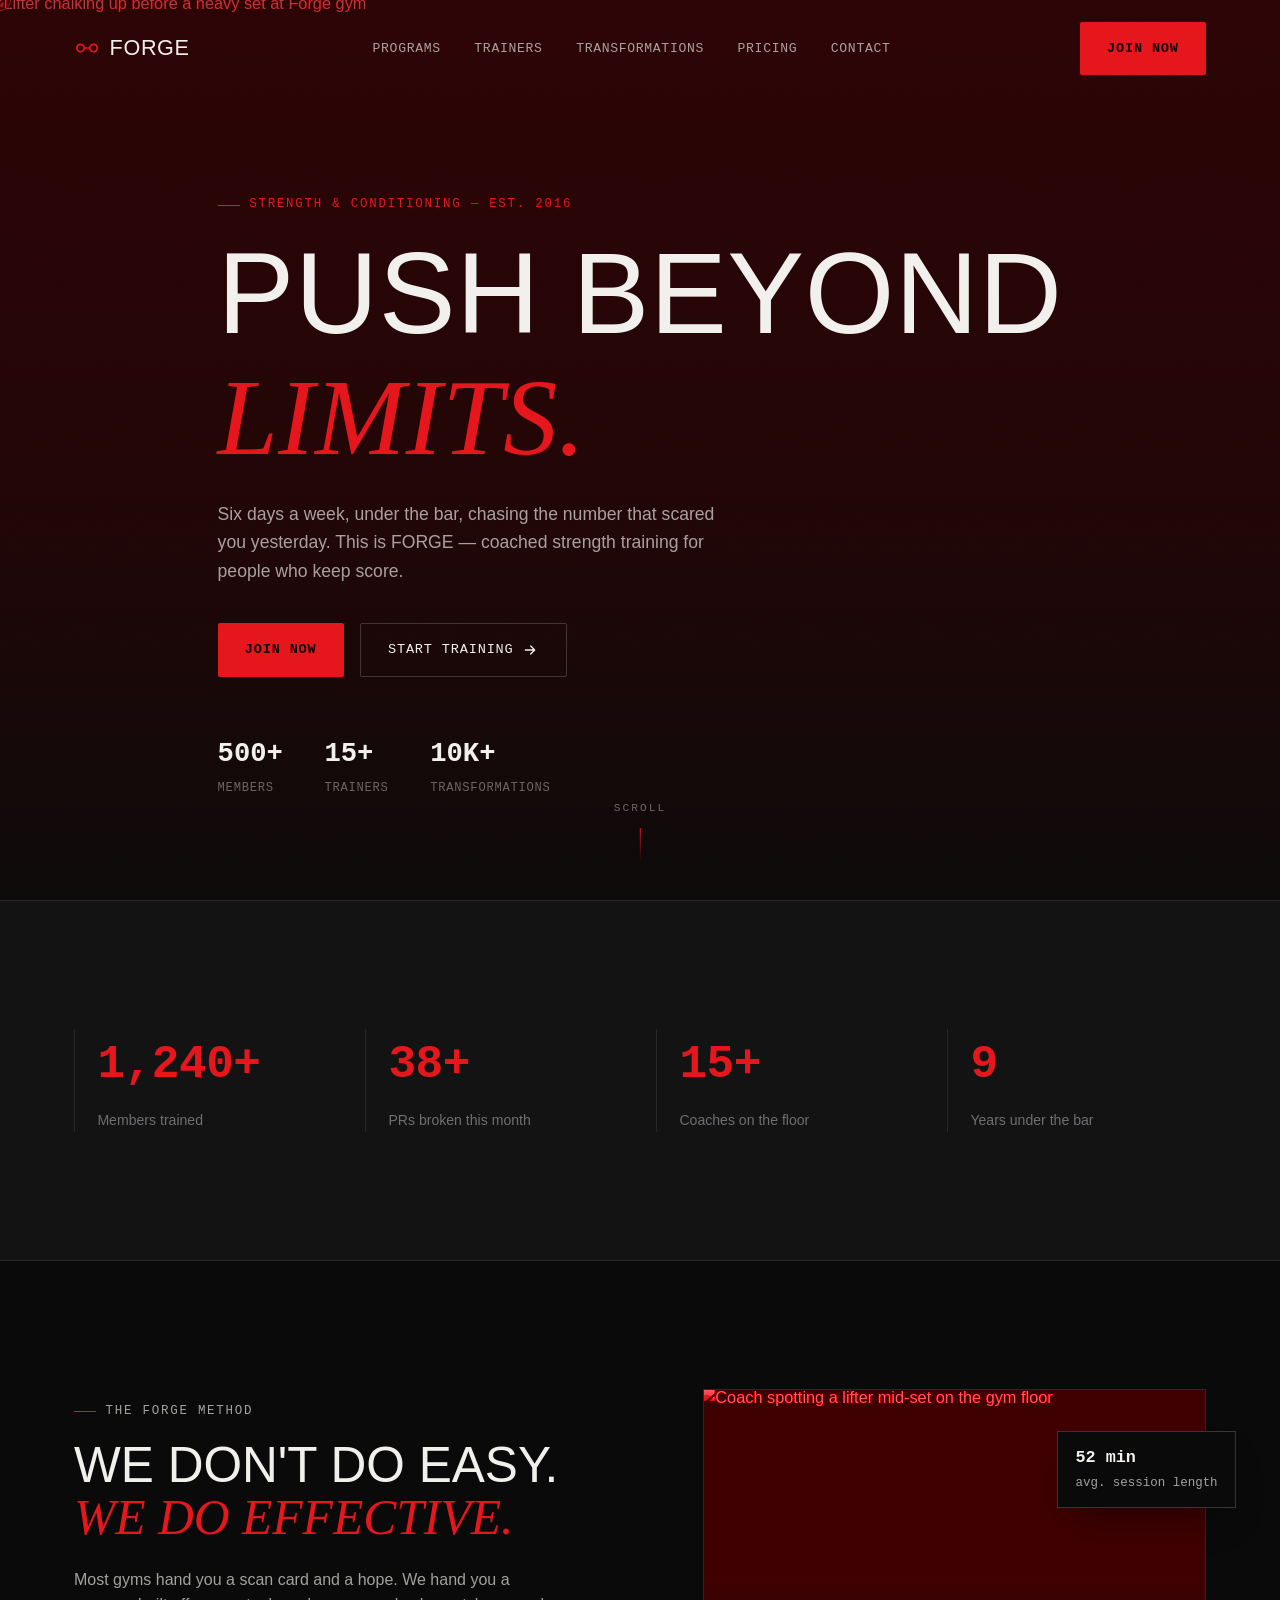
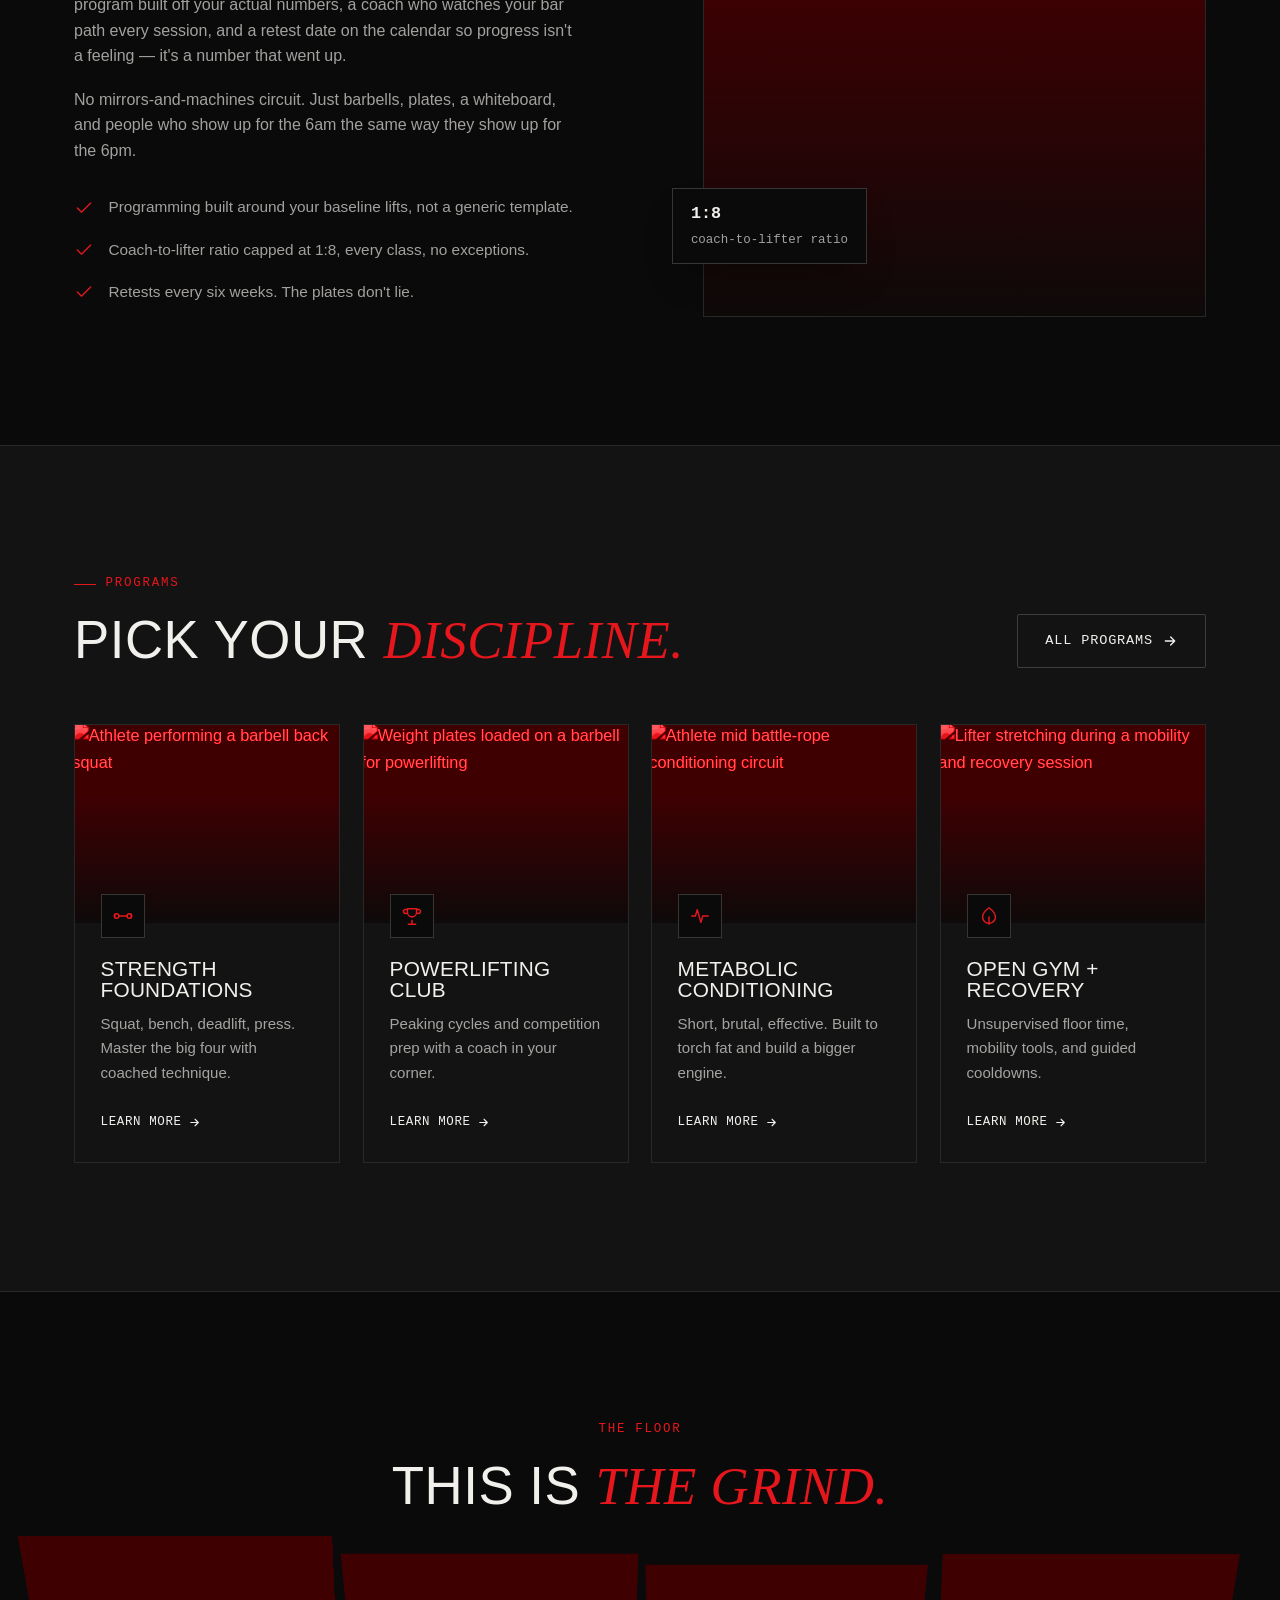
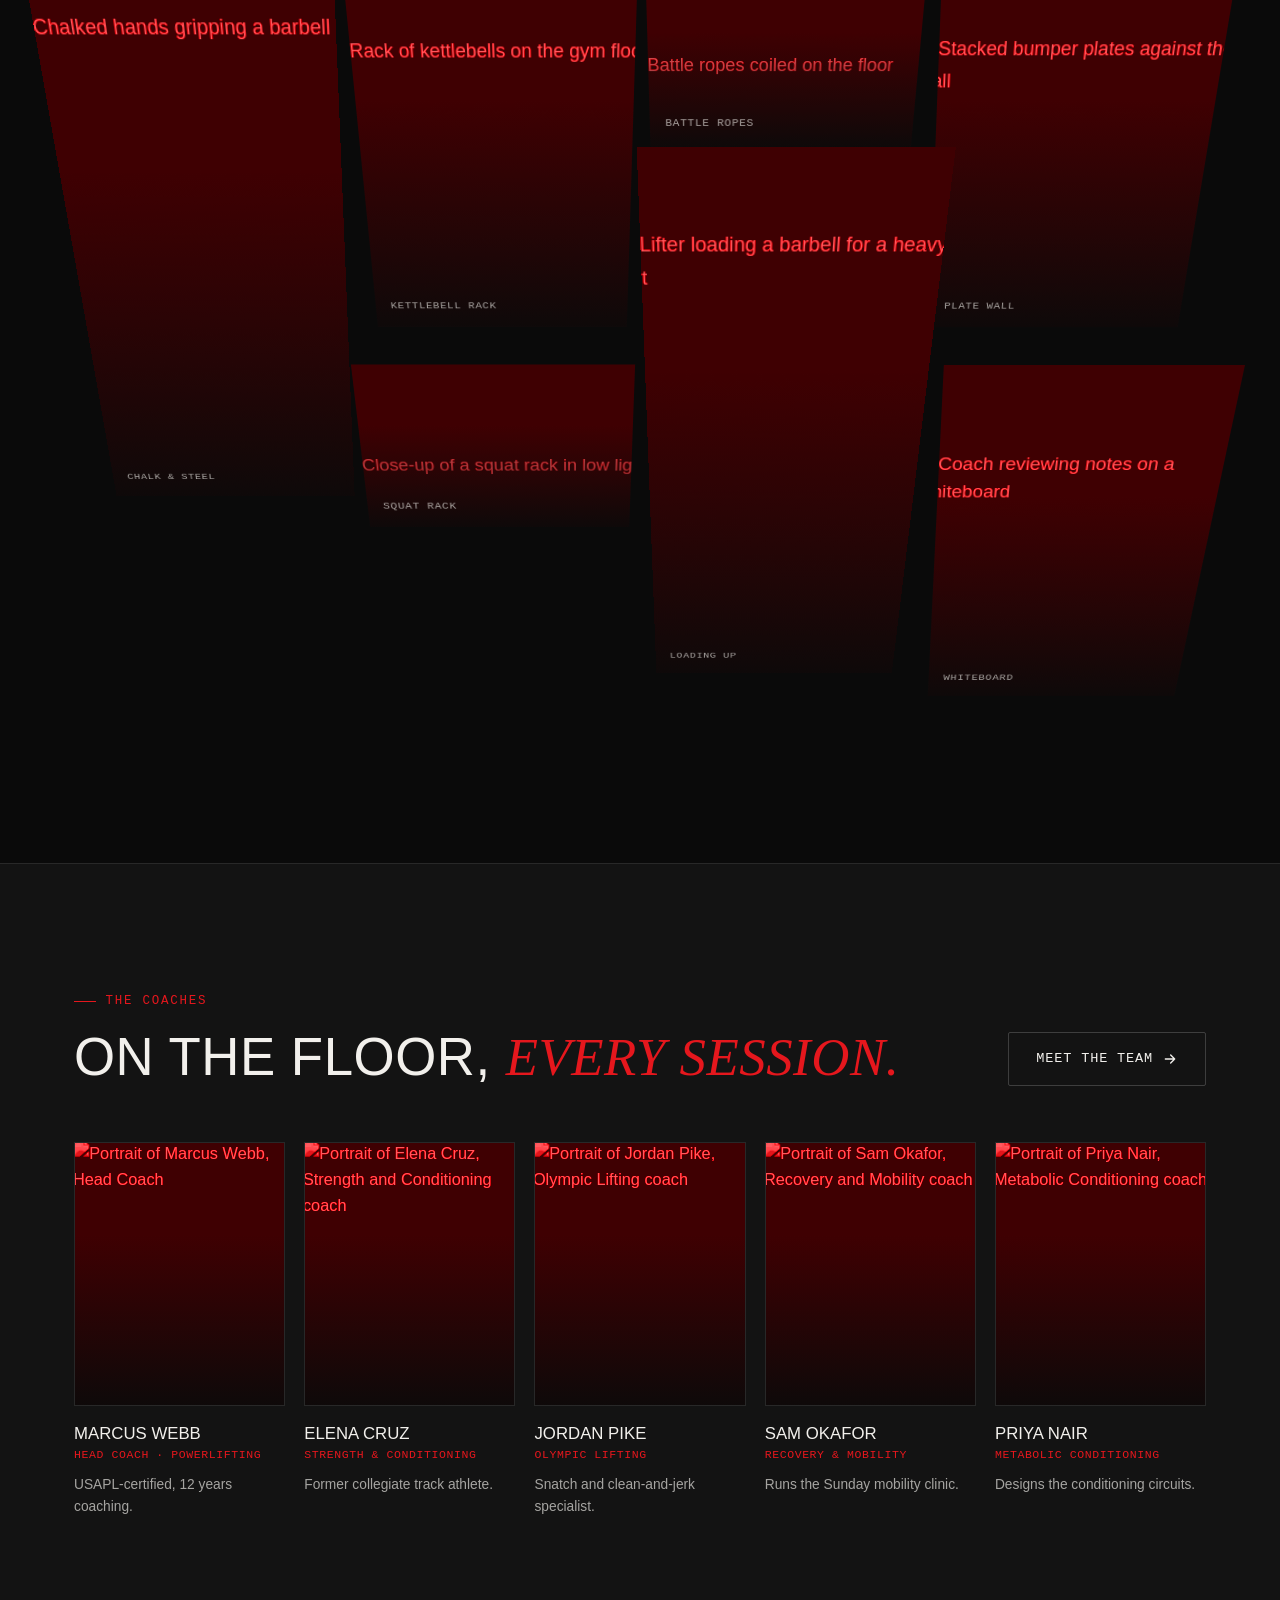
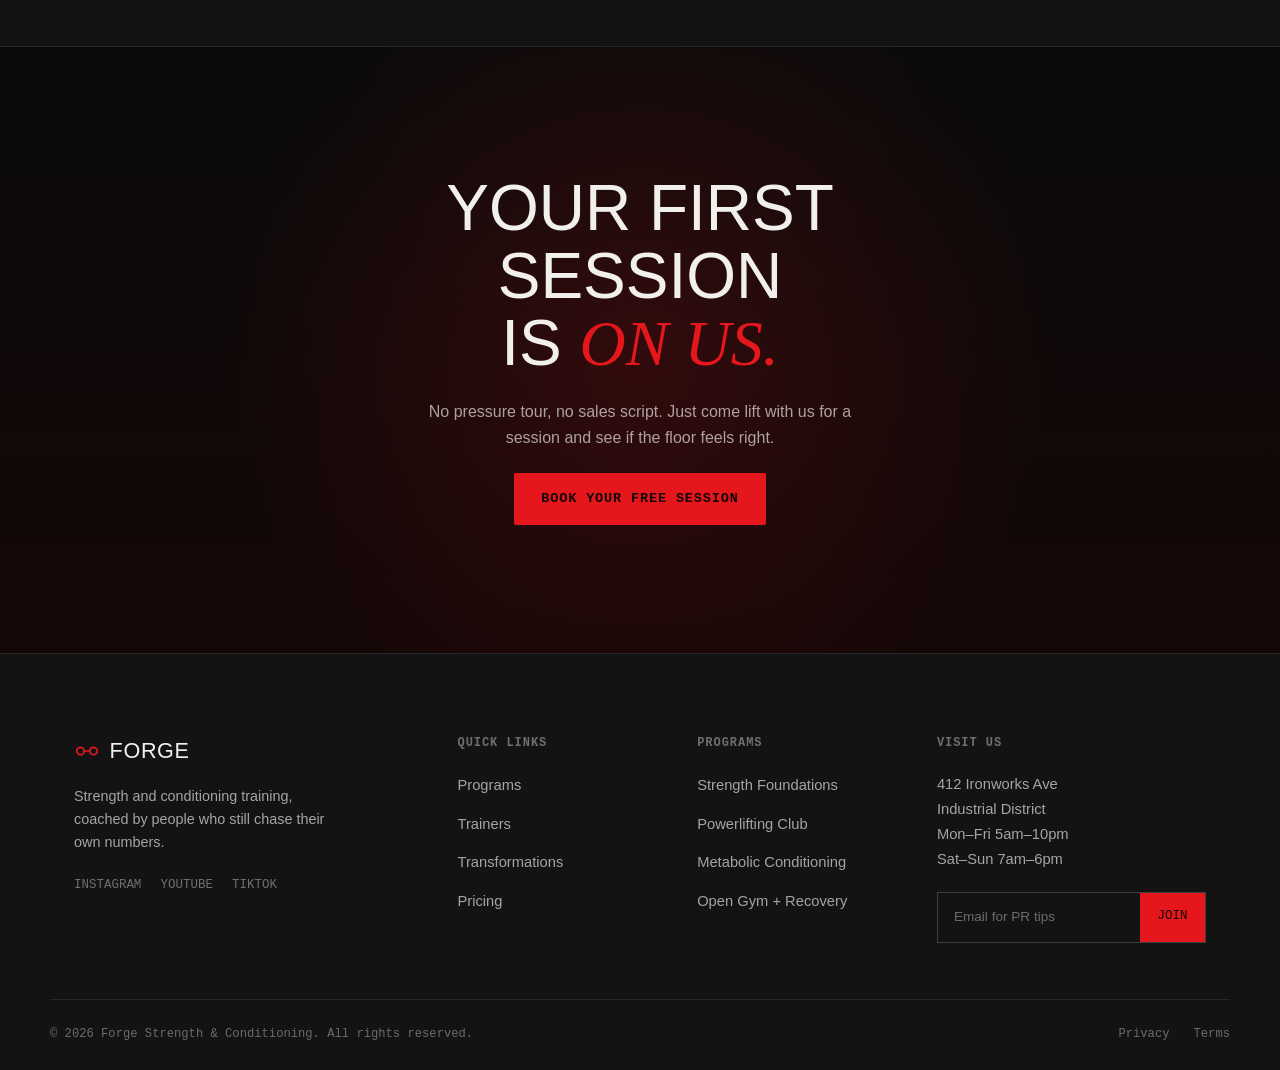
==== commit 0de36c0a: "Refactor links to styles and scripts in index.html Updated stylesheet and script links to remove 'as" ====
--- a/index.html
+++ b/index.html
@@ -8,7 +8,7 @@
 <link rel="preconnect" href="https://fonts.googleapis.com">
 <link rel="preconnect" href="https://fonts.gstatic.com" crossorigin>
 <link href="https://fonts.googleapis.com/css2?family=Anton&family=Fraunces:ital,wght@1,500&family=Inter:wght@400;500;600;700&family=JetBrains+Mono:wght@400;500;600&display=swap" rel="stylesheet">
-<link rel="stylesheet" href="assets/css/style.css">
+<link rel="stylesheet" href="style.css">
 </head>
 <body>
 
@@ -311,7 +311,7 @@
 </footer>
 
 <script src="https://cdnjs.cloudflare.com/ajax/libs/three.js/r128/three.min.js"></script>
-<script src="assets/js/main.js"></script>
-<script src="assets/js/scene.js"></script>
+<script src="main.js"></script>
+<script src="scene.js"></script>
 </body>
 </html>
--- a/style.css
+++ b/style.css
@@ -0,0 +1,509 @@
+/* ================================================================
+   FORGE — shared stylesheet (used by every page)
+   Sections: Tokens, Reset, Base, Utilities, Nav, Buttons, Hero,
+   Page Header, Stats, Photo/Duotone, Philosophy, Programs, Process,
+   Gallery, Trainers, Pricing, FAQ, Testimonials, Transformations,
+   Contact, CTA banner, Footer, Responsive.
+   ================================================================ */
+
+/* ---------------------------------------------------------------
+   TOKENS — edit here to re-skin the whole site
+   --------------------------------------------------------------- */
+:root{
+  --void:#0a0a0a;
+  --panel:#131313;
+  --panel-alt:#181818;
+  --line: rgba(255,255,255,0.09);
+  --line-strong: rgba(255,255,255,0.18);
+
+  --white:#f2f0ec;
+  --white-dim: rgba(242,240,236,0.66);
+  --white-faint: rgba(242,240,236,0.40);
+  --steel:#6f6f73;
+
+  --red:#e5171d;
+  --red-bright:#ff3232;
+  --red-deep:#6e0d0d;
+  --red-soft: rgba(229,23,29,0.16);
+  --red-glow: rgba(229,23,29,0.45);
+
+  --f-display:'Anton', sans-serif;
+  --f-accent:'Fraunces', serif;
+  --f-body:'Inter', sans-serif;
+  --f-mono:'JetBrains Mono', monospace;
+
+  --container: 1180px;
+  --ease: cubic-bezier(.16,.84,.44,1);
+}
+
+/* ---------------------------------------------------------------
+   RESET
+   --------------------------------------------------------------- */
+*,*::before,*::after{ box-sizing:border-box; margin:0; padding:0; }
+html{ scroll-behavior:smooth; }
+body{
+  background:var(--void);
+  color:var(--white);
+  font-family:var(--f-body);
+  font-size:16px;
+  line-height:1.6;
+  overflow-x:hidden;
+  -webkit-font-smoothing:antialiased;
+}
+img,canvas,svg{ display:block; max-width:100%; }
+a{ color:inherit; text-decoration:none; }
+ul{ list-style:none; }
+button{ font:inherit; color:inherit; background:none; border:none; cursor:pointer; }
+input,textarea{ font:inherit; color:inherit; }
+h1,h2,h3{ font-weight:400; line-height:1.05; }
+em{ font-family:var(--f-accent); font-style:italic; font-weight:500; color:var(--red); }
+
+/* ---------------------------------------------------------------
+   BASE UTILITIES
+   --------------------------------------------------------------- */
+.container{ max-width:var(--container); margin:0 auto; padding:0 1.5rem; }
+.section{ padding:clamp(4.5rem,10vw,8.5rem) 0; position:relative; }
+.section-tight{ padding:clamp(3rem,6vw,5rem) 0; position:relative; }
+.panel{ background:var(--panel); border-top:1px solid var(--line); border-bottom:1px solid var(--line); }
+
+.eyebrow{
+  font-family:var(--f-mono);
+  font-size:0.78rem;
+  letter-spacing:0.14em;
+  text-transform:uppercase;
+  color:var(--red);
+  margin-bottom:1.1rem;
+  display:flex;
+  align-items:center;
+  gap:0.6rem;
+}
+.eyebrow::before{ content:''; width:22px; height:1px; background:var(--red); display:inline-block; }
+
+.section-head{ max-width:640px; margin-bottom:3.5rem; }
+.section-head h2{ font-family:var(--f-display); font-size:clamp(2rem,4.6vw,3.3rem); text-transform:uppercase; letter-spacing:0.01em; }
+.section-head p.lede{ margin-top:1rem; color:var(--white-dim); font-size:1.05rem; max-width:52ch; }
+.section-head.center{ margin-left:auto; margin-right:auto; text-align:center; }
+.section-head.center .eyebrow{ justify-content:center; }
+.section-head.center .eyebrow::before{ display:none; }
+.section-head.between{ display:flex; align-items:flex-end; justify-content:space-between; gap:2rem; max-width:none; flex-wrap:wrap; }
+
+.grain{
+  position:fixed; inset:0; z-index:2; pointer-events:none; opacity:0.05; mix-blend-mode:overlay;
+  background-image:url("data:image/svg+xml;utf8,<svg xmlns='http://www.w3.org/2000/svg' width='120' height='120'><filter id='n'><feTurbulence type='fractalNoise' baseFrequency='0.9' numOctaves='2' stitchTiles='stitch'/></filter><rect width='100%25' height='100%25' filter='url(%23n)'/></svg>");
+}
+
+.cursor-dot{
+  position:fixed; top:0; left:0; width:22px; height:22px; border-radius:50%;
+  border:1px solid var(--red); pointer-events:none; z-index:999;
+  transform:translate(-50%,-50%); transition:width .25s var(--ease),height .25s var(--ease),background .25s var(--ease);
+  mix-blend-mode:difference; display:none;
+}
+@media (pointer:fine){ .cursor-dot{ display:block; } }
+.cursor-dot.is-active{ width:44px; height:44px; background:var(--red-soft); }
+
+/* reveal-on-scroll */
+.reveal{
+  opacity:0; transform:translateY(28px);
+  transition:opacity .8s var(--ease), transform .8s var(--ease);
+  transition-delay:calc(var(--d, 0) * 90ms);
+}
+.reveal.in-view{ opacity:1; transform:translateY(0); }
+.reveal-3d{
+  opacity:0; transform:perspective(900px) rotateY(-22deg) translateX(30px);
+  transition:opacity .9s var(--ease), transform .9s var(--ease);
+  transition-delay:calc(var(--d, 0) * 100ms);
+  transform-style:preserve-3d;
+}
+.reveal-3d.in-view{ opacity:1; transform:perspective(900px) rotateY(0) translateX(0); }
+@media (prefers-reduced-motion: reduce){
+  .reveal, .reveal-3d{ opacity:1; transform:none; transition:none; }
+}
+
+/* ---------------------------------------------------------------
+   PHOTO / DUOTONE — every photographic image runs through this
+   --------------------------------------------------------------- */
+.photo{ position:relative; overflow:hidden; background:var(--panel); }
+.photo img{
+  width:100%; height:100%; object-fit:cover; display:block;
+  filter:grayscale(1) contrast(1.2) brightness(0.55);
+  transform:scale(1.02);
+  transition:transform 1.2s var(--ease), filter .6s var(--ease);
+}
+.photo::before{ content:''; position:absolute; inset:0; background:var(--red); mix-blend-mode:color; z-index:1; }
+.photo::after{ content:''; position:absolute; inset:0; z-index:1; background:linear-gradient(180deg, rgba(10,10,10,0) 35%, rgba(10,10,10,0.92) 100%); }
+.photo.duo-light img{ filter:grayscale(1) contrast(1.1) brightness(0.75); }
+.photo.duo-top::after{ background:linear-gradient(0deg, rgba(10,10,10,0) 35%, rgba(10,10,10,0.85) 100%); }
+.photo.duo-flat::after{ background:linear-gradient(180deg, rgba(10,10,10,0.35), rgba(10,10,10,0.55)); }
+.photo:hover img{ transform:scale(1.09); }
+
+/* ---------------------------------------------------------------
+   BUTTONS
+   --------------------------------------------------------------- */
+.btn{
+  display:inline-flex; align-items:center; gap:0.55rem;
+  font-family:var(--f-mono); font-size:0.85rem; letter-spacing:0.06em; text-transform:uppercase;
+  padding:0.95rem 1.7rem; border-radius:2px; white-space:nowrap;
+  transition:transform .35s var(--ease), box-shadow .35s var(--ease), background .35s var(--ease), color .35s var(--ease), border-color .35s var(--ease);
+}
+.btn svg{ width:16px; height:16px; transition:transform .3s var(--ease); }
+.btn-red{ background:var(--red); color:#140505; font-weight:600; box-shadow:0 0 0 0 var(--red-glow); }
+.btn-red:hover{ transform:translateY(-2px); box-shadow:0 10px 34px -8px var(--red-glow); background:var(--red-bright); }
+.btn-ghost{ border:1px solid var(--line-strong); color:var(--white); }
+.btn-ghost:hover{ border-color:var(--red); color:var(--red); transform:translateY(-2px); }
+.btn-ghost:hover svg{ transform:translateX(3px); }
+.btn-block{ width:100%; justify-content:center; }
+.btn-sm{ padding:0.7rem 1.3rem; font-size:0.76rem; }
+
+/* ---------------------------------------------------------------
+   NAV
+   --------------------------------------------------------------- */
+.nav{
+  position:fixed; top:0; left:0; right:0; z-index:100; padding:1.4rem 0;
+  transition:background .4s var(--ease), padding .4s var(--ease), border-color .4s var(--ease), backdrop-filter .4s var(--ease);
+  border-bottom:1px solid transparent;
+}
+.nav.scrolled{ padding:0.9rem 0; background:rgba(10,10,10,0.86); backdrop-filter:blur(14px); border-bottom:1px solid var(--line); }
+.nav-inner{ display:flex; align-items:center; justify-content:space-between; gap:2rem; }
+.logo{ display:flex; align-items:center; gap:0.6rem; font-family:var(--f-display); font-size:1.35rem; letter-spacing:0.03em; text-transform:uppercase; }
+.logo svg{ width:26px; height:26px; color:var(--red); }
+.nav-links{ display:flex; align-items:center; gap:2.1rem; font-family:var(--f-mono); font-size:0.82rem; letter-spacing:0.05em; text-transform:uppercase; }
+.nav-links a{ position:relative; color:var(--white-dim); transition:color .3s var(--ease); }
+.nav-links a::after{
+  content:''; position:absolute; left:0; right:0; bottom:-6px; height:1px; background:var(--red);
+  transform:scaleX(0); transform-origin:right; transition:transform .35s var(--ease);
+}
+.nav-links a:hover{ color:var(--white); }
+.nav-links a:hover::after, .nav-links a.active::after{ transform:scaleX(1); transform-origin:left; }
+.nav-links a.active{ color:var(--white); }
+.nav-cta{ margin-left:0.4rem; }
+.menu-toggle{ display:none; flex-direction:column; gap:5px; width:26px; z-index:110; }
+.menu-toggle span{ height:2px; background:var(--white); width:100%; transition:transform .35s var(--ease), opacity .3s var(--ease); }
+.menu-toggle.open span:nth-child(1){ transform:translateY(7px) rotate(45deg); }
+.menu-toggle.open span:nth-child(2){ opacity:0; }
+.menu-toggle.open span:nth-child(3){ transform:translateY(-7px) rotate(-45deg); }
+
+.mobile-menu{
+  position:fixed; inset:0; background:var(--void); z-index:99;
+  display:flex; flex-direction:column; align-items:center; justify-content:center; gap:2rem;
+  opacity:0; pointer-events:none; transform:translateY(-12px);
+  transition:opacity .4s var(--ease), transform .4s var(--ease);
+}
+.mobile-menu.open{ opacity:1; pointer-events:auto; transform:translateY(0); }
+.mobile-menu a{ font-family:var(--f-display); font-size:2rem; text-transform:uppercase; color:var(--white); }
+.mobile-menu a:hover, .mobile-menu a.active{ color:var(--red); }
+
+/* ---------------------------------------------------------------
+   HERO (home page — full 3D scene + photo)
+   --------------------------------------------------------------- */
+.hero{ position:relative; min-height:100vh; display:flex; align-items:center; overflow:hidden; padding-top:6rem; }
+.hero-media{ position:absolute; inset:0; z-index:0; }
+.hero-media .photo{ position:absolute; inset:0; }
+.hero-media .photo::after{ background:linear-gradient(180deg, rgba(10,10,10,0.35) 0%, rgba(10,10,10,0.55) 55%, rgba(10,10,10,0.96) 100%); }
+.hero-canvas-wrap{ position:absolute; inset:0; z-index:1; }
+.hero-canvas-wrap canvas{ width:100%; height:100%; display:block; }
+.hero-content{ position:relative; z-index:2; max-width:900px; }
+.hero-title{ font-family:var(--f-display); text-transform:uppercase; font-size:clamp(3rem,9vw,7.2rem); letter-spacing:0.005em; }
+.hero-title span{ display:block; }
+.hero-title em{ font-size:0.94em; }
+.hero-sub{ margin-top:1.6rem; max-width:52ch; color:var(--white-dim); font-size:1.1rem; }
+.hero-actions{ margin-top:2.4rem; display:flex; flex-wrap:wrap; gap:1rem; }
+
+.hero-stats{ position:relative; z-index:2; display:flex; gap:2.6rem; margin-top:3.4rem; flex-wrap:wrap; }
+.hero-stats div{ font-family:var(--f-mono); }
+.hero-stats strong{ display:block; font-size:1.7rem; color:var(--white); }
+.hero-stats span{ font-size:0.76rem; color:var(--white-faint); text-transform:uppercase; letter-spacing:0.06em; }
+
+.scroll-cue{
+  position:absolute; bottom:2.4rem; left:50%; transform:translateX(-50%); z-index:2;
+  display:flex; flex-direction:column; align-items:center; gap:0.6rem;
+  font-family:var(--f-mono); font-size:0.7rem; letter-spacing:0.18em; text-transform:uppercase; color:var(--white-faint);
+}
+.scroll-cue i{ width:1px; height:34px; background:linear-gradient(var(--red), transparent); position:relative; overflow:hidden; }
+.scroll-cue i::after{ content:''; position:absolute; top:-100%; left:0; width:100%; height:100%; background:var(--white); animation:scrollLine 2s infinite var(--ease); }
+@keyframes scrollLine{ 0%{top:-100%;} 60%{top:100%;} 100%{top:100%;} }
+@media (prefers-reduced-motion: reduce){ .scroll-cue i::after{ animation:none; } }
+
+/* ---------------------------------------------------------------
+   PAGE HEADER (interior pages — compact 3D scene + photo)
+   --------------------------------------------------------------- */
+.page-header{ position:relative; min-height:52vh; display:flex; align-items:flex-end; overflow:hidden; padding-top:6rem; }
+.page-header-media{ position:absolute; inset:0; z-index:0; }
+.page-header-media .photo{ position:absolute; inset:0; }
+.page-header-canvas-wrap{ position:absolute; inset:0; z-index:1; opacity:0.85; }
+.page-header-canvas-wrap canvas{ width:100%; height:100%; display:block; }
+.page-header-content{ position:relative; z-index:2; padding-bottom:3.5rem; }
+.page-header-content h1{ font-family:var(--f-display); text-transform:uppercase; font-size:clamp(2.4rem,6.5vw,4.6rem); }
+.page-header-content p{ margin-top:1rem; max-width:56ch; color:var(--white-dim); font-size:1.05rem; }
+.breadcrumb{ font-family:var(--f-mono); font-size:0.76rem; text-transform:uppercase; letter-spacing:0.08em; color:var(--white-faint); margin-bottom:1rem; display:flex; gap:0.5rem; align-items:center; }
+.breadcrumb a:hover{ color:var(--red); }
+
+/* ---------------------------------------------------------------
+   STATS
+   --------------------------------------------------------------- */
+.stats-grid{ display:grid; grid-template-columns:repeat(4,1fr); gap:2rem; }
+.stat-item{ text-align:left; border-left:1px solid var(--line); padding-left:1.4rem; }
+.stat-num{ font-family:var(--f-mono); font-weight:600; font-size:clamp(2rem,3.6vw,2.9rem); color:var(--red); display:block; letter-spacing:-0.01em; }
+.stat-label{ font-size:0.88rem; color:var(--steel); margin-top:0.4rem; display:block; }
+
+/* ---------------------------------------------------------------
+   PHILOSOPHY
+   --------------------------------------------------------------- */
+.philosophy-grid{ display:grid; grid-template-columns:1.05fr 0.95fr; gap:4.5rem; align-items:center; }
+.philosophy-copy h2{ font-family:var(--f-display); font-size:clamp(2.1rem,4.4vw,3.1rem); text-transform:uppercase; margin-bottom:1.4rem; }
+.philosophy-copy p{ color:var(--white-dim); margin-bottom:1.1rem; max-width:56ch; }
+.philosophy-points{ margin-top:2rem; display:flex; flex-direction:column; gap:1.1rem; }
+.point-item{ display:flex; gap:0.9rem; align-items:flex-start; }
+.point-item svg{ width:20px; height:20px; flex-shrink:0; color:var(--red); margin-top:0.15rem; }
+.point-item span{ color:var(--white-dim); font-size:0.96rem; }
+.philosophy-visual{ position:relative; aspect-ratio:1/1.05; }
+.philosophy-visual .photo{ position:absolute; inset:0; border:1px solid var(--line); }
+.stat-chip{
+  position:absolute; z-index:3; background:var(--void); border:1px solid var(--line-strong);
+  padding:0.8rem 1.1rem; font-family:var(--f-mono); font-size:0.78rem; color:var(--white-dim);
+  box-shadow:0 20px 40px -20px rgba(0,0,0,0.6);
+}
+.stat-chip strong{ display:block; color:var(--white); font-size:1.05rem; margin-bottom:0.15rem; }
+.chip-a{ top:8%; right:-6%; }
+.chip-b{ bottom:10%; left:-6%; }
+
+/* ---------------------------------------------------------------
+   PROGRAM CARDS
+   --------------------------------------------------------------- */
+.programs-grid{ display:grid; grid-template-columns:repeat(4,1fr); gap:1.4rem; }
+.programs-grid.detail{ grid-template-columns:repeat(2,1fr); gap:1.8rem; }
+.program-card{
+  background:var(--panel); border:1px solid var(--line); position:relative; overflow:hidden;
+  transition:border-color .35s var(--ease), transform .1s linear;
+  transform-style:preserve-3d; will-change:transform;
+}
+.program-card:hover{ border-color:var(--red); }
+.program-card .photo{ aspect-ratio:4/3; }
+.program-card-body{ padding:1.8rem 1.6rem; }
+.program-card .icon-wrap{
+  width:44px; height:44px; display:flex; align-items:center; justify-content:center;
+  border:1px solid var(--line-strong); background:var(--void); margin-top:-3.6rem; margin-bottom:1.2rem;
+  color:var(--red); position:relative; z-index:2;
+}
+.program-card .icon-wrap svg{ width:22px; height:22px; }
+.program-card h3{ font-family:var(--f-display); font-size:1.3rem; text-transform:uppercase; margin-bottom:0.7rem; letter-spacing:0.01em; }
+.program-card p{ color:var(--white-dim); font-size:0.94rem; margin-bottom:1.4rem; }
+.program-card ul{ display:flex; flex-direction:column; gap:0.6rem; margin-bottom:1.4rem; }
+.program-card ul li{ font-size:0.86rem; color:var(--white-dim); display:flex; gap:0.5rem; align-items:flex-start; }
+.program-card ul svg{ width:14px; height:14px; color:var(--red); flex-shrink:0; margin-top:0.2rem; }
+.card-link{ font-family:var(--f-mono); font-size:0.78rem; text-transform:uppercase; letter-spacing:0.05em; color:var(--white); display:inline-flex; align-items:center; gap:0.4rem; }
+.card-link svg{ width:13px; height:13px; transition:transform .3s var(--ease); }
+.program-card:hover .card-link svg{ transform:translateX(4px); }
+
+/* ---------------------------------------------------------------
+   PROCESS
+   --------------------------------------------------------------- */
+.process-track{ position:relative; display:grid; grid-template-columns:repeat(4,1fr); gap:1.5rem; }
+.process-line{ position:absolute; top:23px; left:0; right:0; height:1px; z-index:0; }
+.process-line svg{ width:100%; height:2px; overflow:visible; }
+.process-line path{ stroke:var(--line-strong); stroke-width:1; fill:none; }
+.process-line path.fill{ stroke:var(--red); stroke-dasharray:1000; stroke-dashoffset:1000; transition:stroke-dashoffset 1.6s var(--ease); }
+.process-line.in-view path.fill{ stroke-dashoffset:0; }
+.process-node{ position:relative; z-index:1; }
+.process-num{
+  width:46px; height:46px; border-radius:50%; background:var(--void); border:1px solid var(--red);
+  display:flex; align-items:center; justify-content:center; font-family:var(--f-mono); color:var(--red);
+  font-size:0.9rem; margin-bottom:1.4rem;
+}
+.process-node h3{ font-family:var(--f-display); font-size:1.15rem; text-transform:uppercase; margin-bottom:0.6rem; }
+.process-node p{ color:var(--white-dim); font-size:0.9rem; }
+
+/* ---------------------------------------------------------------
+   GALLERY ("The Grind") — 3D scroll parallax tiles
+   --------------------------------------------------------------- */
+.gallery-grid{ display:grid; grid-template-columns:repeat(4,1fr); grid-auto-rows:14vw; gap:1rem; perspective:1400px; }
+.gallery-tile{ position:relative; grid-row:span 2; }
+.gallery-tile.short{ grid-row:span 1; }
+.gallery-tile.tall{ grid-row:span 3; }
+.gallery-tile .photo{ position:absolute; inset:0; will-change:transform; }
+.gallery-tile-label{
+  position:absolute; left:1rem; bottom:1rem; z-index:2; font-family:var(--f-mono);
+  font-size:0.72rem; text-transform:uppercase; letter-spacing:0.06em; color:var(--white-dim);
+}
+
+/* ---------------------------------------------------------------
+   TRAINERS
+   --------------------------------------------------------------- */
+.trainers-grid{ display:grid; grid-template-columns:repeat(5,1fr); gap:1.2rem; }
+.trainers-grid.detail{ grid-template-columns:repeat(3,1fr); gap:1.6rem; }
+.trainer-card{ text-align:left; }
+.trainer-card .photo{ aspect-ratio:4/5; margin-bottom:1.2rem; border:1px solid var(--line); transition:border-color .4s var(--ease); }
+.trainer-card:hover .photo{ border-color:var(--red); }
+.trainer-card h3{ font-family:var(--f-display); font-size:1.05rem; text-transform:uppercase; margin-bottom:0.25rem; }
+.trainer-role{ font-family:var(--f-mono); font-size:0.72rem; color:var(--red); text-transform:uppercase; letter-spacing:0.05em; margin-bottom:0.6rem; display:block; }
+.trainer-card p{ color:var(--white-dim); font-size:0.86rem; }
+.trainers-grid.detail .trainer-card p{ font-size:0.9rem; }
+
+/* ---------------------------------------------------------------
+   PRICING
+   --------------------------------------------------------------- */
+.pricing-grid{ display:grid; grid-template-columns:repeat(3,1fr); gap:1.5rem; align-items:stretch; }
+.price-card{ background:var(--panel); border:1px solid var(--line); padding:2.4rem 2rem; display:flex; flex-direction:column; transition:transform .4s var(--ease), border-color .4s var(--ease); }
+.price-card:hover{ transform:translateY(-6px); }
+.price-card.featured{ border-color:var(--red); background:var(--panel-alt); transform:scale(1.03); box-shadow:0 30px 60px -30px var(--red-glow); }
+.price-card.featured:hover{ transform:scale(1.03) translateY(-6px); }
+.price-tag{ font-family:var(--f-mono); font-size:0.72rem; text-transform:uppercase; letter-spacing:0.08em; color:var(--red); background:var(--red-soft); padding:0.3rem 0.7rem; align-self:flex-start; margin-bottom:1.4rem; }
+.price-card h3{ font-family:var(--f-display); font-size:1.4rem; text-transform:uppercase; margin-bottom:0.6rem; }
+.price-amount{ font-family:var(--f-mono); font-size:2.6rem; font-weight:600; }
+.price-amount span{ font-size:1rem; color:var(--steel); font-weight:400; }
+.price-desc{ color:var(--white-dim); font-size:0.88rem; margin:0.9rem 0 1.8rem; }
+.price-features{ display:flex; flex-direction:column; gap:0.85rem; margin-bottom:2rem; flex-grow:1; }
+.price-features li{ display:flex; gap:0.7rem; align-items:flex-start; font-size:0.92rem; color:var(--white-dim); }
+.price-features svg{ width:16px; height:16px; color:var(--red); flex-shrink:0; margin-top:0.2rem; }
+
+/* ---------------------------------------------------------------
+   FAQ (native <details> — no JS needed)
+   --------------------------------------------------------------- */
+.faq-list{ max-width:760px; margin:0 auto; display:flex; flex-direction:column; gap:0.9rem; }
+.faq-item{ background:var(--panel); border:1px solid var(--line); padding:0 1.6rem; transition:border-color .3s var(--ease); }
+.faq-item[open]{ border-color:var(--red); }
+.faq-item summary{
+  cursor:pointer; padding:1.3rem 0; font-family:var(--f-body); font-weight:600; font-size:1rem;
+  display:flex; justify-content:space-between; align-items:center; list-style:none; gap:1rem;
+}
+.faq-item summary::-webkit-details-marker{ display:none; }
+.faq-item summary::after{
+  content:'+'; font-family:var(--f-mono); font-size:1.4rem; color:var(--red); flex-shrink:0;
+  transition:transform .3s var(--ease);
+}
+.faq-item[open] summary::after{ content:'−'; }
+.faq-item p{ padding-bottom:1.4rem; color:var(--white-dim); font-size:0.94rem; max-width:64ch; }
+
+/* ---------------------------------------------------------------
+   TESTIMONIALS MARQUEE
+   --------------------------------------------------------------- */
+.testimonials{ overflow:hidden; padding:5rem 0; }
+.marquee{ overflow:hidden; -webkit-mask-image:linear-gradient(90deg,transparent,#000 8%,#000 92%,transparent); mask-image:linear-gradient(90deg,transparent,#000 8%,#000 92%,transparent); }
+.marquee-track{ display:flex; gap:1.4rem; width:max-content; animation:marquee 42s linear infinite; }
+.marquee:hover .marquee-track{ animation-play-state:paused; }
+@keyframes marquee{ from{ transform:translateX(0);} to{ transform:translateX(-50%);} }
+@media (prefers-reduced-motion: reduce){ .marquee-track{ animation:none; } }
+.quote-card{ width:340px; flex-shrink:0; background:var(--void); border:1px solid var(--line); padding:1.8rem; }
+.quote-card p{ color:var(--white-dim); font-size:0.95rem; margin-bottom:1.2rem; }
+.quote-who{ display:flex; justify-content:space-between; align-items:baseline; font-family:var(--f-mono); font-size:0.78rem; }
+.quote-who strong{ color:var(--white); font-family:var(--f-body); font-size:0.88rem; }
+.quote-who span{ color:var(--red); }
+
+/* ---------------------------------------------------------------
+   TRANSFORMATIONS
+   --------------------------------------------------------------- */
+.transform-grid{ display:grid; grid-template-columns:repeat(3,1fr); gap:1.5rem; }
+.transform-card{ position:relative; }
+.transform-card .photo{ aspect-ratio:3/4; border:1px solid var(--line); }
+.transform-tag{
+  position:absolute; top:1rem; left:1rem; z-index:3; background:var(--red); color:#140505;
+  font-family:var(--f-mono); font-weight:700; font-size:1.1rem; padding:0.4rem 0.8rem;
+}
+.transform-meta{ position:absolute; left:1rem; bottom:1rem; z-index:3; }
+.transform-meta strong{ display:block; font-family:var(--f-body); font-size:0.95rem; color:var(--white); }
+.transform-meta span{ font-family:var(--f-mono); font-size:0.74rem; color:var(--white-faint); text-transform:uppercase; }
+
+/* ---------------------------------------------------------------
+   CONTACT
+   --------------------------------------------------------------- */
+.contact-grid{ display:grid; grid-template-columns:1fr 1fr; gap:4rem; }
+.contact-form{ display:flex; flex-direction:column; gap:1.2rem; }
+.form-row{ display:grid; grid-template-columns:1fr 1fr; gap:1.2rem; }
+.field{ display:flex; flex-direction:column; gap:0.5rem; }
+.field label{ font-family:var(--f-mono); font-size:0.74rem; text-transform:uppercase; letter-spacing:0.06em; color:var(--white-faint); }
+.field input, .field select, .field textarea{
+  background:var(--panel); border:1px solid var(--line-strong); padding:0.9rem 1rem; color:var(--white); font-size:0.95rem;
+  transition:border-color .3s var(--ease);
+}
+.field input:focus, .field select:focus, .field textarea:focus{ outline:none; border-color:var(--red); }
+.field textarea{ resize:vertical; min-height:120px; }
+.contact-info{ display:flex; flex-direction:column; gap:2.2rem; }
+.info-block h4{ font-family:var(--f-mono); font-size:0.75rem; text-transform:uppercase; letter-spacing:0.08em; color:var(--red); margin-bottom:0.8rem; }
+.info-block p, .info-block address{ font-style:normal; color:var(--white-dim); font-size:0.95rem; line-height:1.8; }
+.map-frame{
+  position:relative; aspect-ratio:16/10; border:1px solid var(--line); background:var(--panel); overflow:hidden;
+  background-image:
+    linear-gradient(var(--line) 1px, transparent 1px),
+    linear-gradient(90deg, var(--line) 1px, transparent 1px);
+  background-size:32px 32px;
+}
+.map-pin{
+  position:absolute; top:50%; left:52%; width:14px; height:14px; background:var(--red); border-radius:50% 50% 50% 0;
+  transform:translate(-50%,-100%) rotate(-45deg); box-shadow:0 0 0 6px var(--red-soft);
+}
+.map-pin::after{ content:''; position:absolute; inset:4px; background:var(--void); border-radius:50%; }
+
+/* ---------------------------------------------------------------
+   CTA BANNER
+   --------------------------------------------------------------- */
+.cta-banner{ text-align:center; position:relative; overflow:hidden; background:linear-gradient(180deg, var(--void), #150707); }
+.cta-banner::before{
+  content:''; position:absolute; top:50%; left:50%; width:900px; height:900px; transform:translate(-50%,-50%);
+  background:radial-gradient(circle, rgba(229,23,29,0.16), transparent 65%);
+}
+.cta-inner{ position:relative; display:flex; flex-direction:column; align-items:center; gap:1.4rem; }
+.cta-inner h2{ font-family:var(--f-display); font-size:clamp(2.2rem,6vw,4rem); text-transform:uppercase; max-width:16ch; }
+.cta-inner p{ color:var(--white-dim); max-width:48ch; }
+
+/* ---------------------------------------------------------------
+   FOOTER
+   --------------------------------------------------------------- */
+.site-footer{ background:var(--panel); border-top:1px solid var(--line); padding:5rem 0 0; }
+.footer-grid{ display:grid; grid-template-columns:1.4fr 0.8fr 0.8fr 1.1fr; gap:3rem; padding-bottom:3.5rem; }
+.footer-brand .logo{ margin-bottom:1rem; }
+.footer-brand p{ color:var(--white-dim); font-size:0.9rem; max-width:32ch; margin-bottom:1.4rem; }
+.footer-social{ display:flex; gap:1.2rem; font-family:var(--f-mono); font-size:0.78rem; text-transform:uppercase; }
+.footer-social a{ color:var(--steel); transition:color .3s var(--ease); }
+.footer-social a:hover{ color:var(--red); }
+.footer-col h4{ font-family:var(--f-mono); font-size:0.75rem; text-transform:uppercase; letter-spacing:0.08em; color:var(--steel); margin-bottom:1.2rem; }
+.footer-col ul{ display:flex; flex-direction:column; gap:0.8rem; }
+.footer-col a{ color:var(--white-dim); font-size:0.92rem; transition:color .3s var(--ease); }
+.footer-col a:hover{ color:var(--red); }
+.footer-col address{ font-style:normal; color:var(--white-dim); font-size:0.92rem; margin-bottom:1.2rem; line-height:1.7; }
+.newsletter{ display:flex; border:1px solid var(--line-strong); }
+.newsletter input{ flex-grow:1; background:none; border:none; padding:0.85rem 1rem; color:var(--white); font-size:0.85rem; }
+.newsletter input::placeholder{ color:var(--white-faint); }
+.newsletter button{ padding:0.85rem 1.1rem; background:var(--red); color:#140505; font-family:var(--f-mono); font-size:0.78rem; text-transform:uppercase; flex-shrink:0; transition:background .3s var(--ease); }
+.newsletter button:hover{ background:var(--red-bright); }
+.footer-bottom{
+  border-top:1px solid var(--line); padding:1.6rem 0; display:flex; justify-content:space-between; flex-wrap:wrap; gap:1rem;
+  font-family:var(--f-mono); font-size:0.76rem; color:var(--white-faint);
+}
+.footer-bottom a{ color:var(--white-faint); }
+.footer-bottom a:hover{ color:var(--red); }
+.footer-fine{ display:flex; gap:1.5rem; }
+
+/* ---------------------------------------------------------------
+   RESPONSIVE
+   --------------------------------------------------------------- */
+@media (max-width:1024px){
+  .stats-grid{ grid-template-columns:repeat(2,1fr); row-gap:2.2rem; }
+  .philosophy-grid{ grid-template-columns:1fr; gap:3rem; }
+  .philosophy-visual{ aspect-ratio:16/10; order:-1; }
+  .chip-a{ right:4%; } .chip-b{ left:4%; }
+  .programs-grid{ grid-template-columns:repeat(2,1fr); }
+  .programs-grid.detail{ grid-template-columns:1fr; }
+  .trainers-grid{ grid-template-columns:repeat(3,1fr); row-gap:2rem; }
+  .trainers-grid.detail{ grid-template-columns:repeat(2,1fr); }
+  .pricing-grid{ grid-template-columns:1fr; max-width:420px; margin:0 auto; }
+  .price-card.featured{ transform:none; }
+  .price-card.featured:hover{ transform:translateY(-6px); }
+  .process-track{ grid-template-columns:repeat(2,1fr); row-gap:2.4rem; }
+  .process-line{ display:none; }
+  .footer-grid{ grid-template-columns:1fr 1fr; row-gap:2.5rem; }
+  .gallery-grid{ grid-template-columns:repeat(3,1fr); }
+  .transform-grid{ grid-template-columns:repeat(2,1fr); }
+  .contact-grid{ grid-template-columns:1fr; gap:3rem; }
+}
+@media (max-width:768px){
+  .nav-links, .nav-cta{ display:none; }
+  .menu-toggle{ display:flex; }
+  .hero{ padding-top:5rem; }
+  .trainers-grid, .trainers-grid.detail{ grid-template-columns:repeat(2,1fr); }
+  .programs-grid{ grid-template-columns:1fr; }
+  .footer-grid{ grid-template-columns:1fr; }
+  .stat-item{ padding-left:1rem; }
+  .gallery-grid{ grid-template-columns:repeat(2,1fr); }
+  .transform-grid{ grid-template-columns:1fr; }
+  .form-row{ grid-template-columns:1fr; }
+  .section-head.between{ flex-direction:column; align-items:flex-start; }
+}
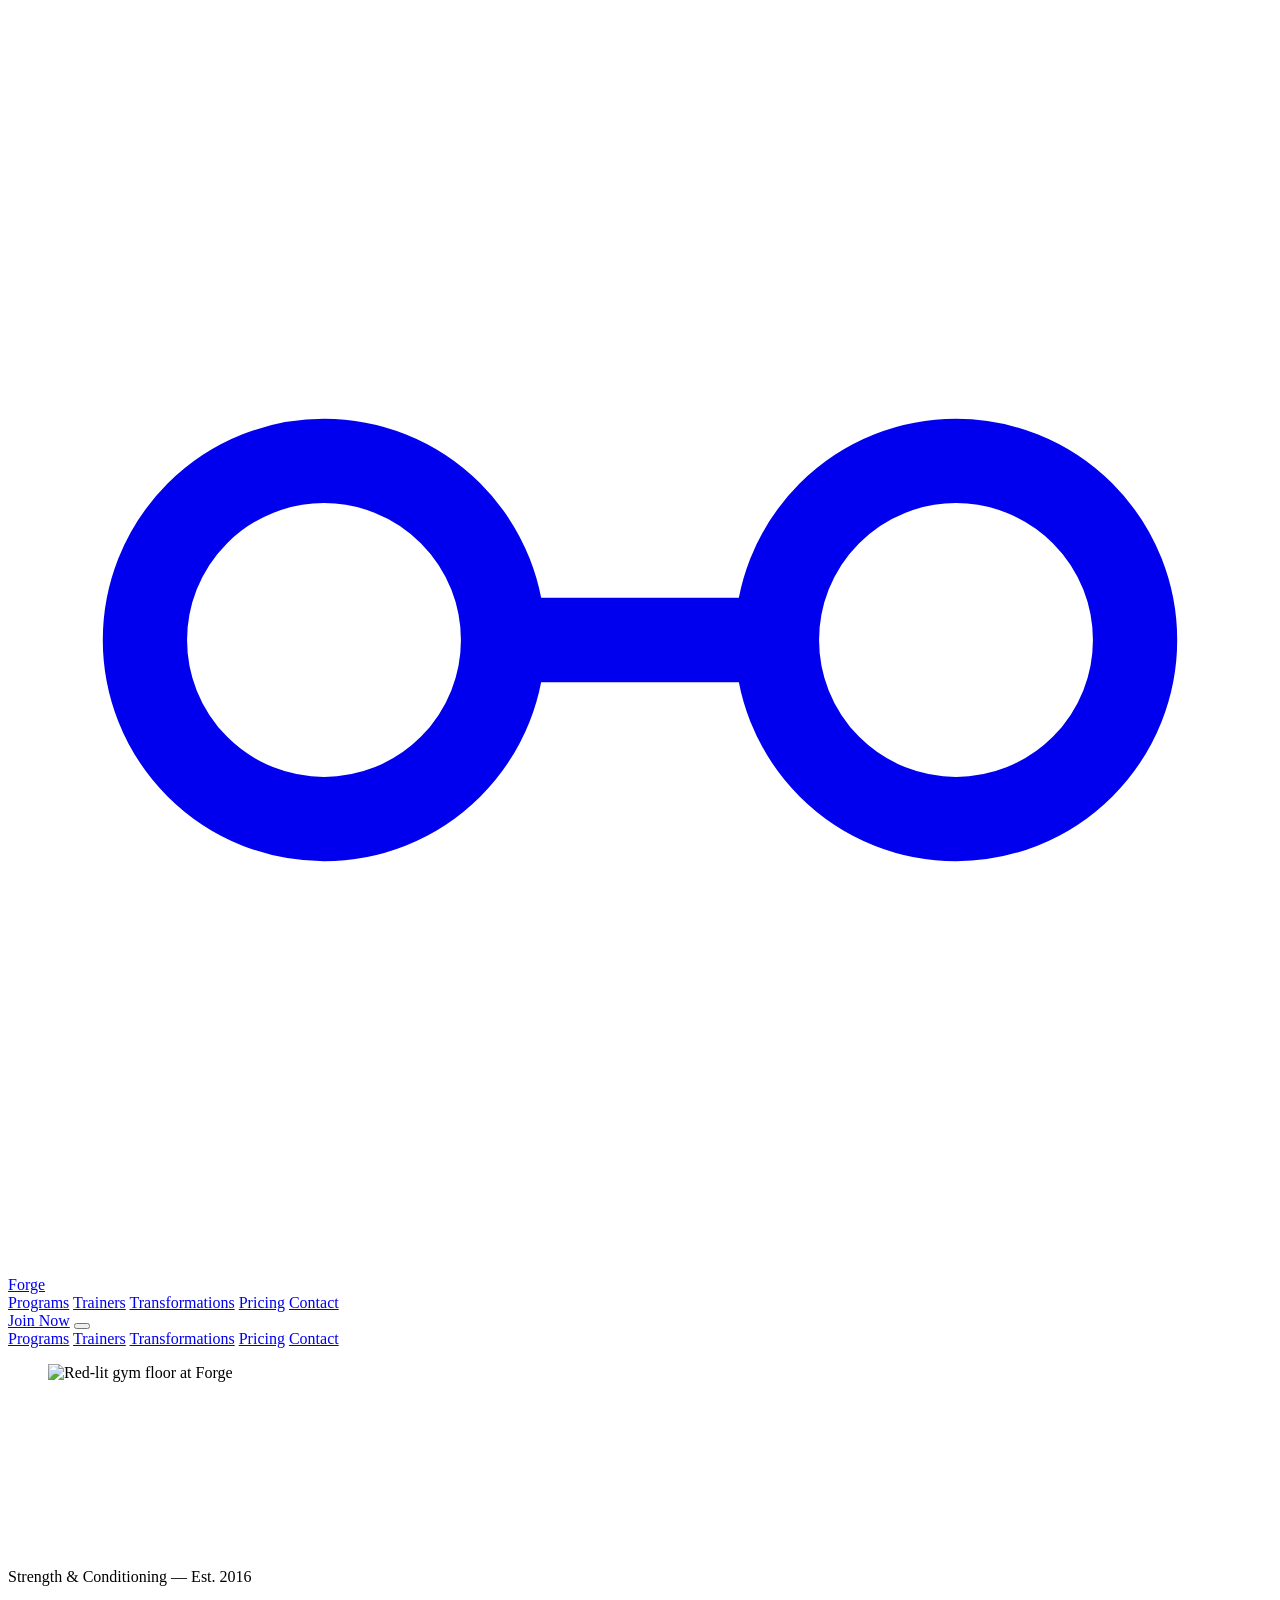
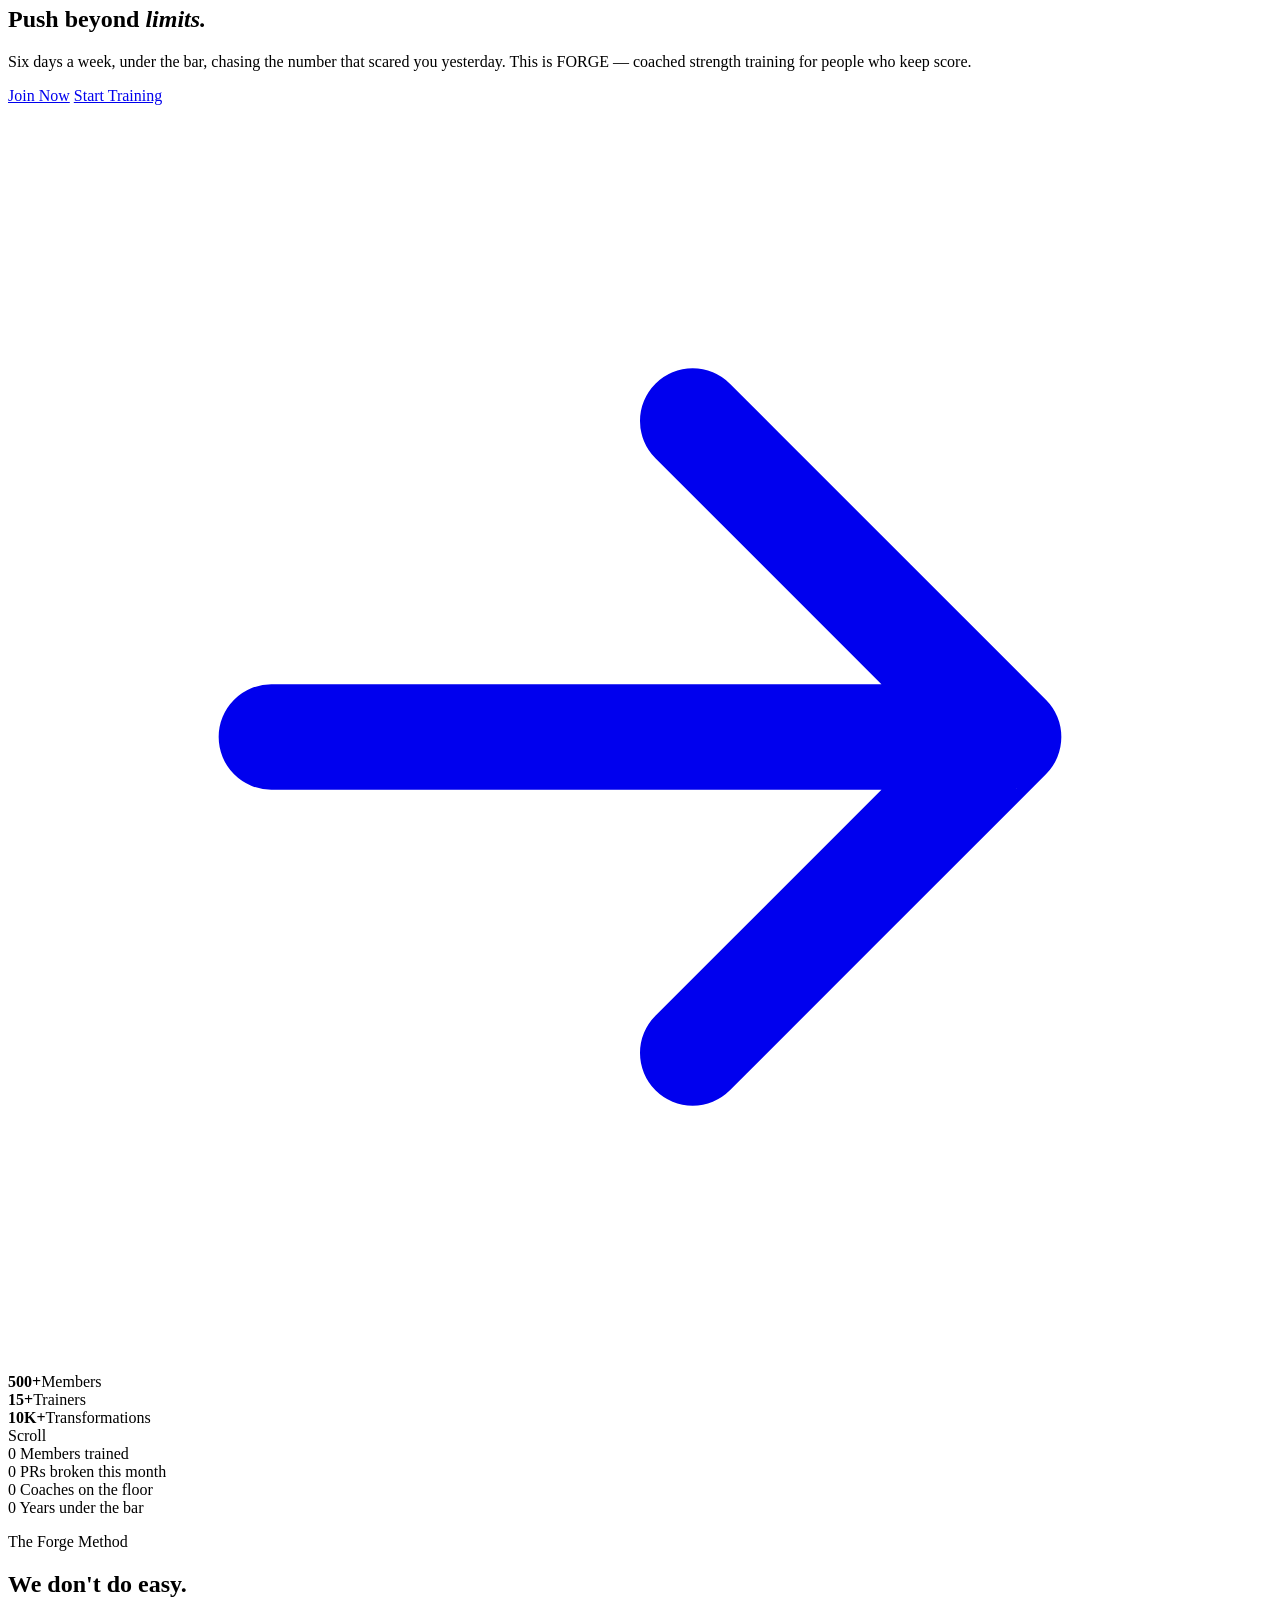
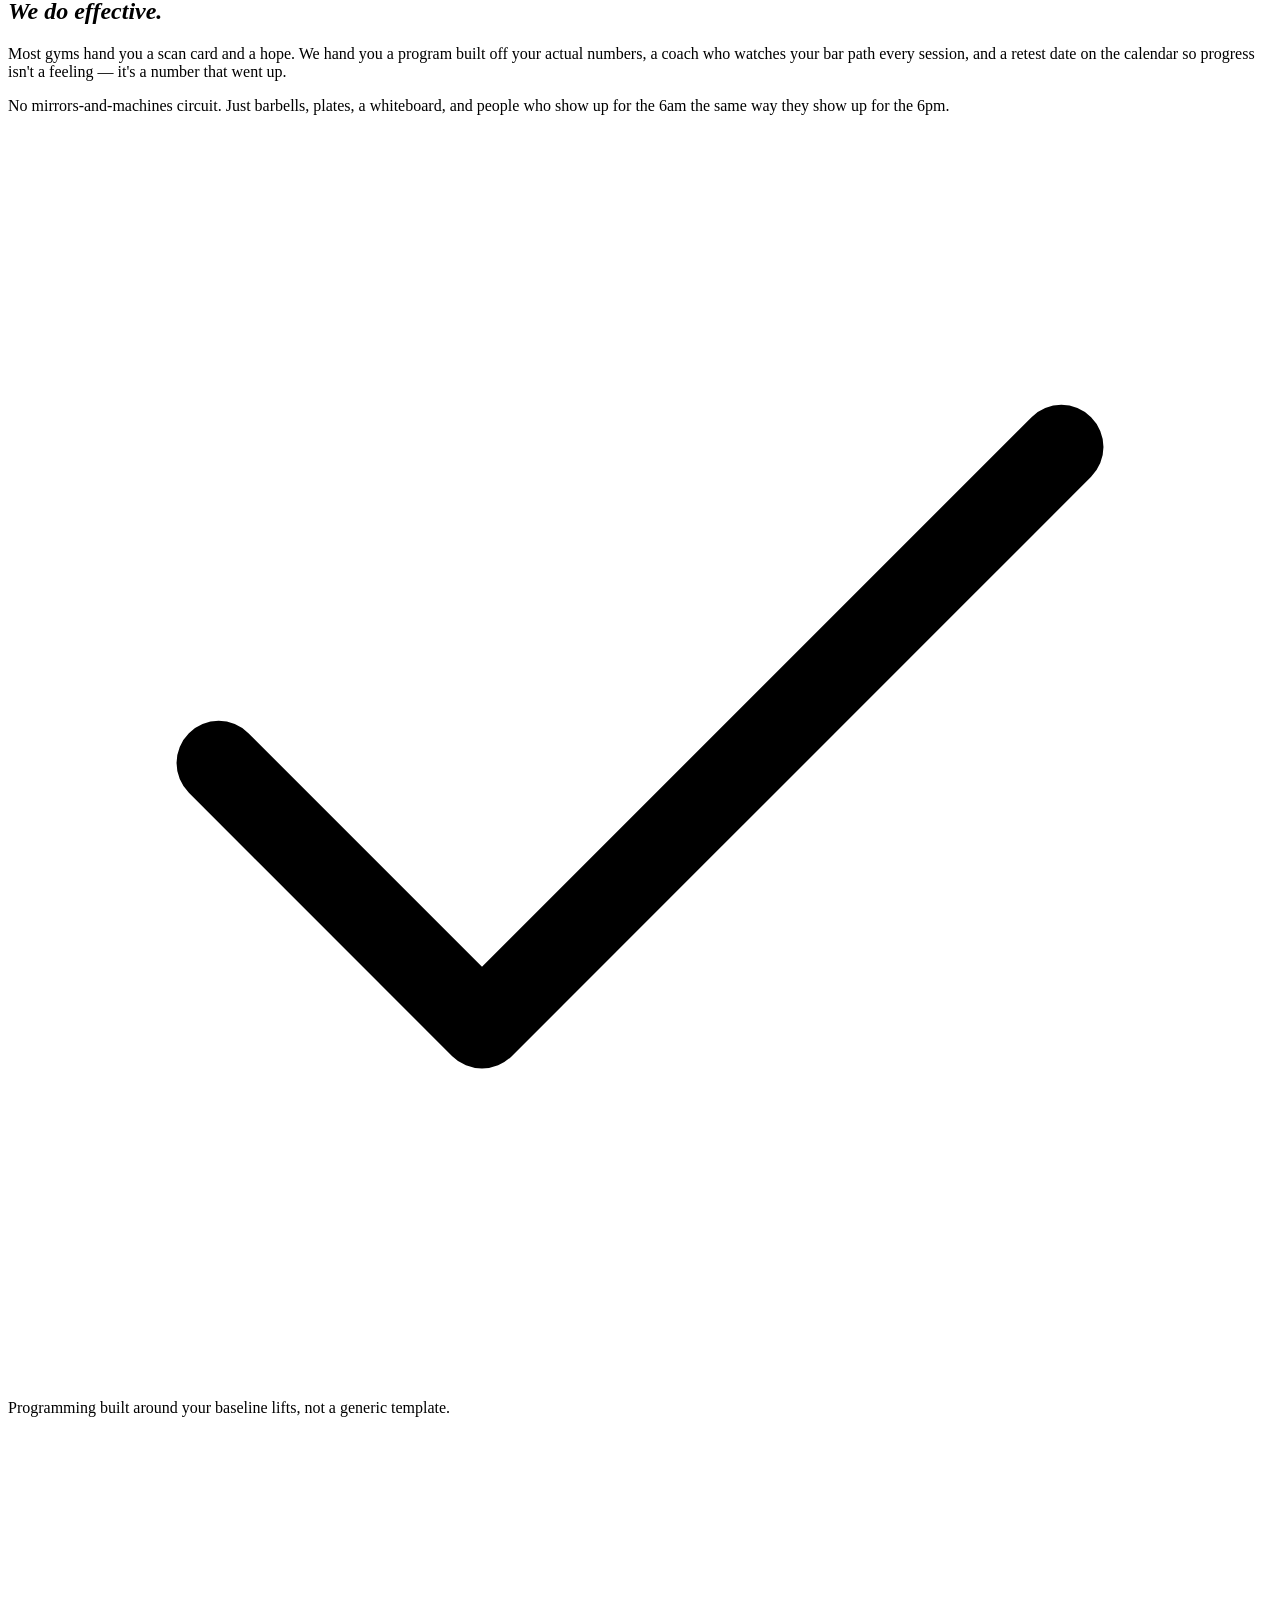
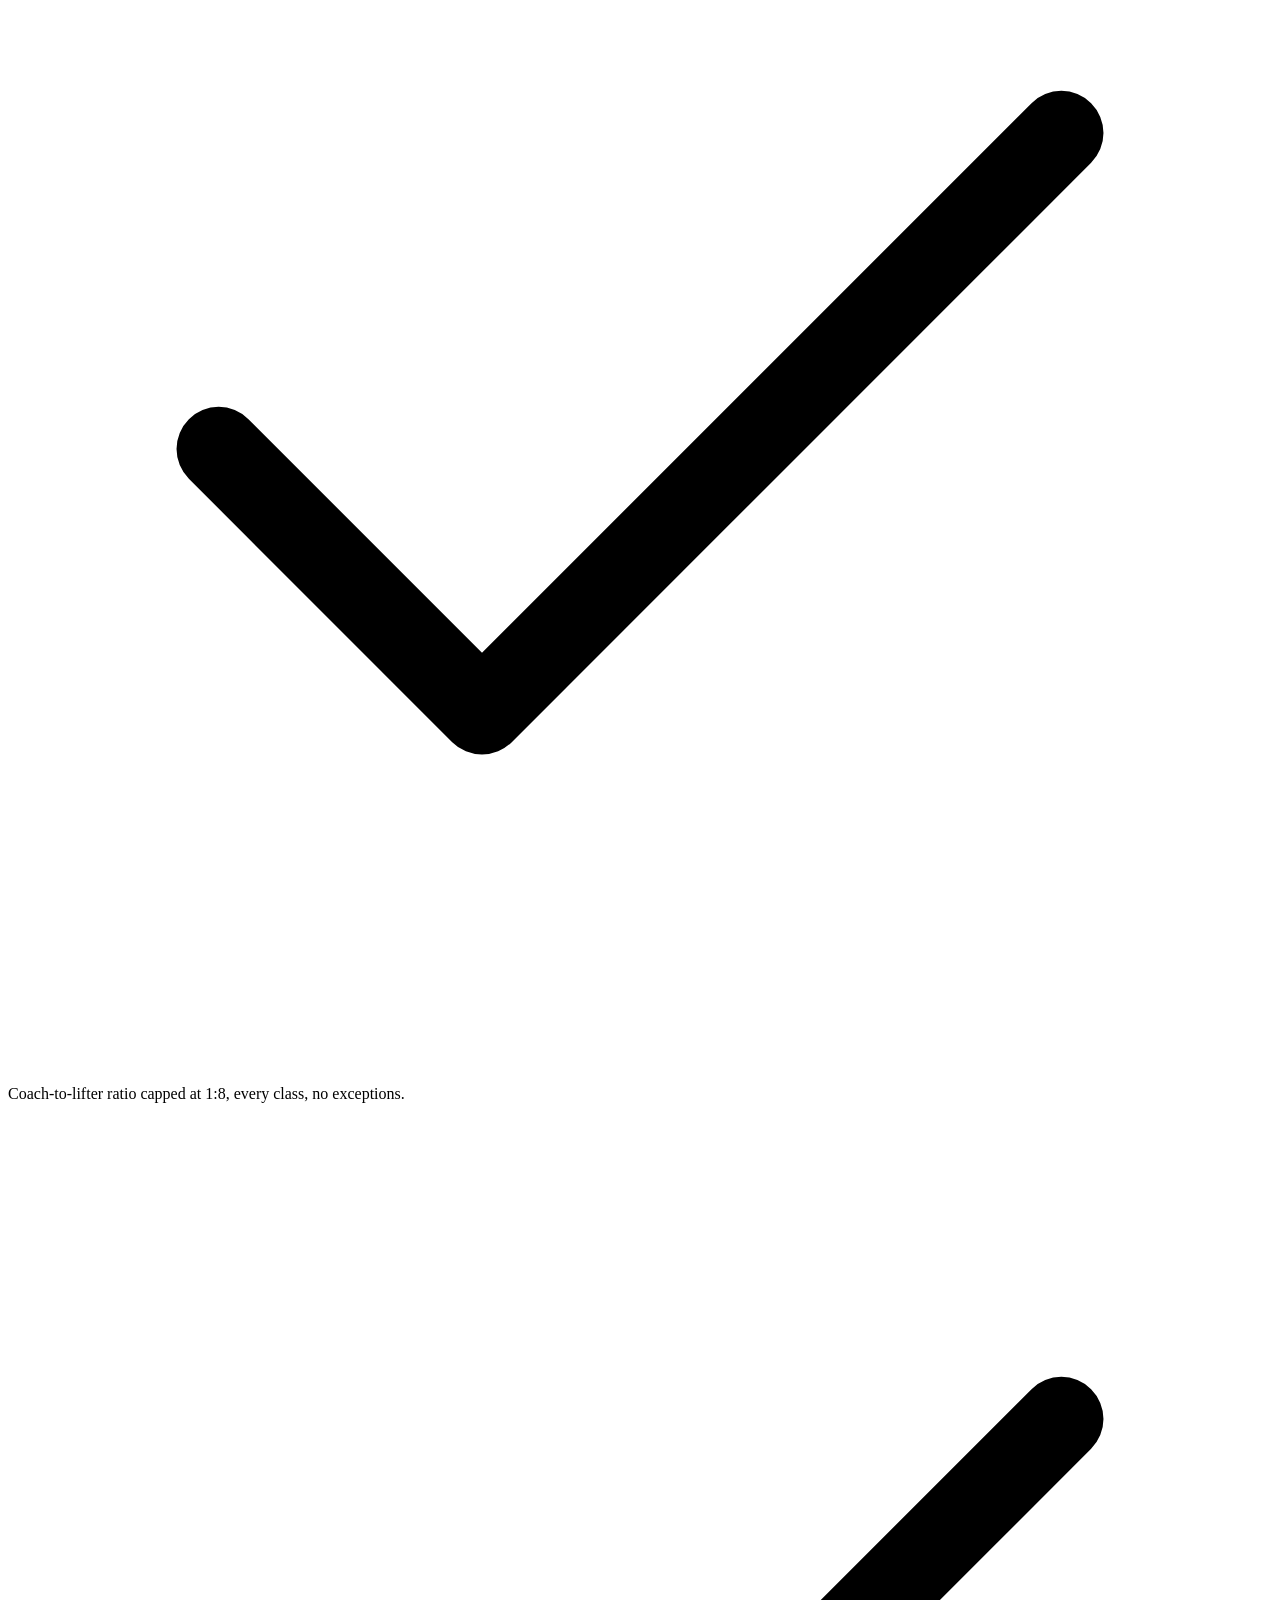
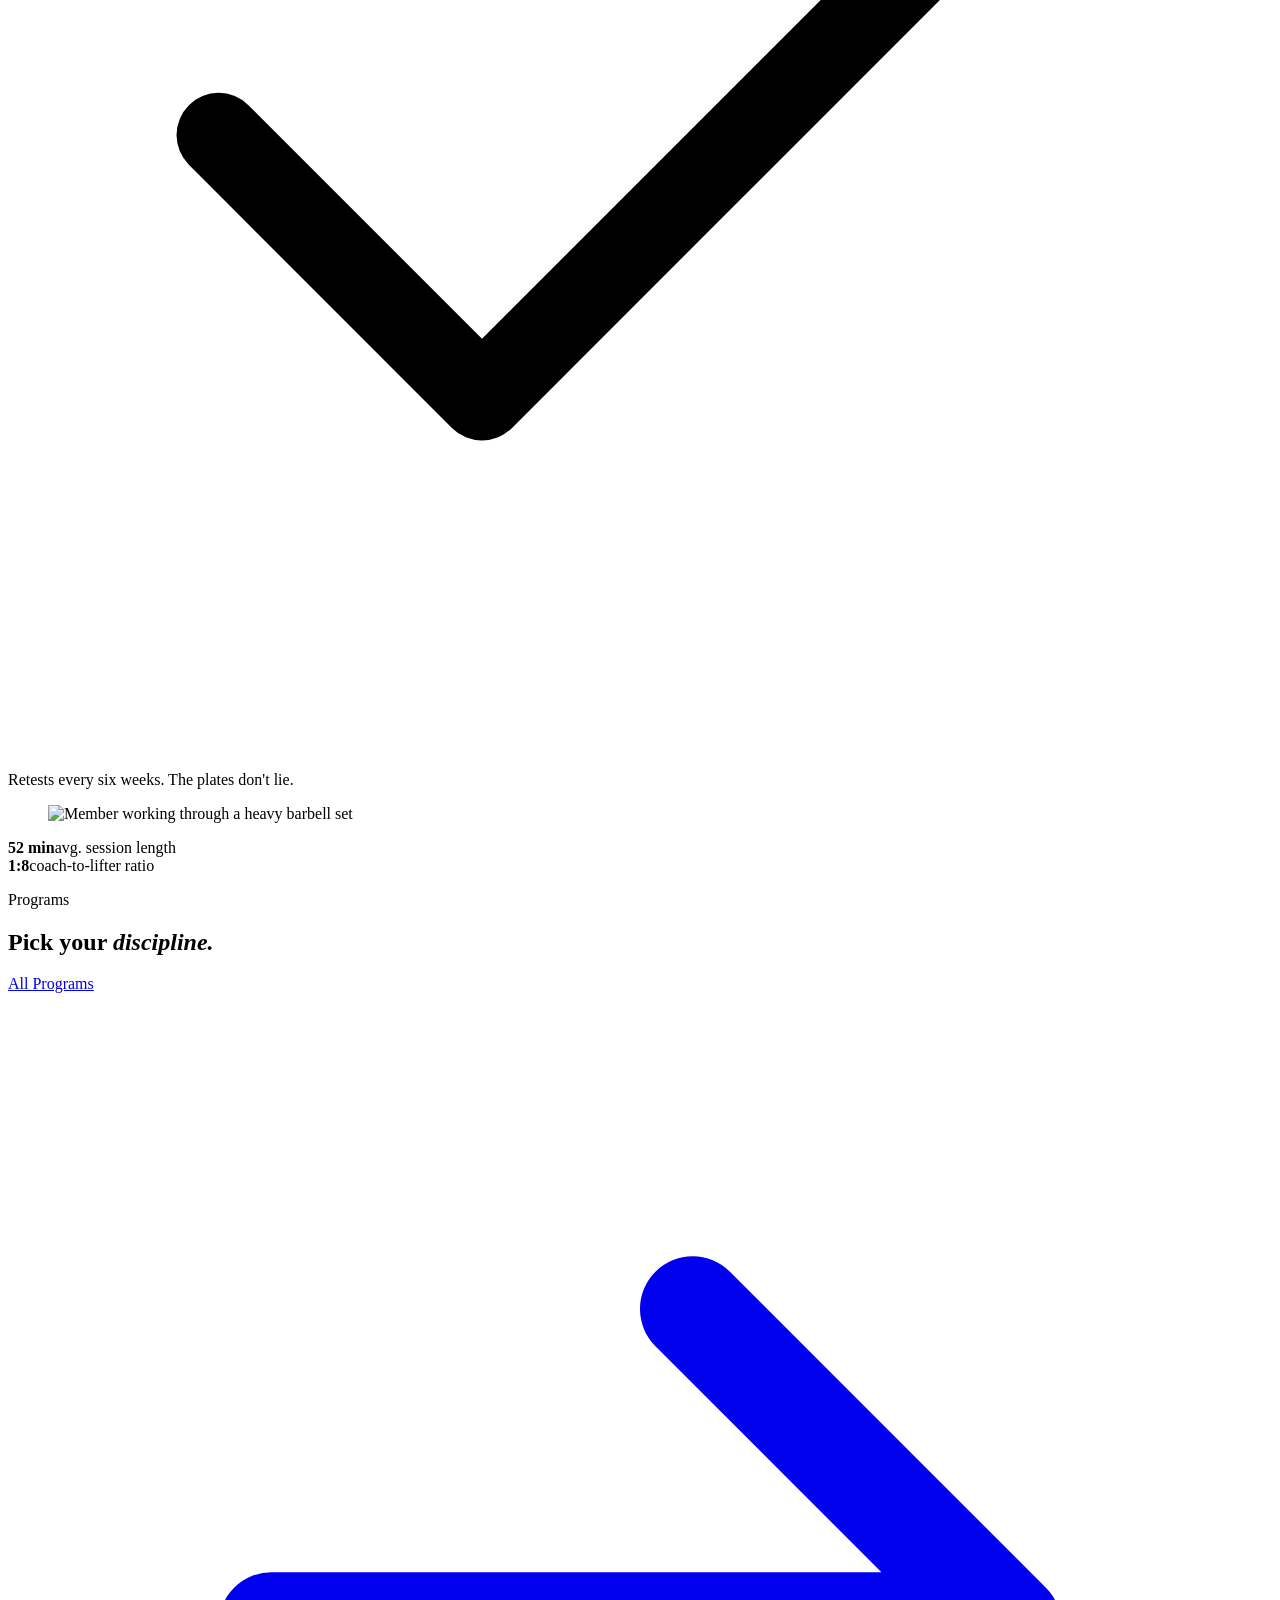
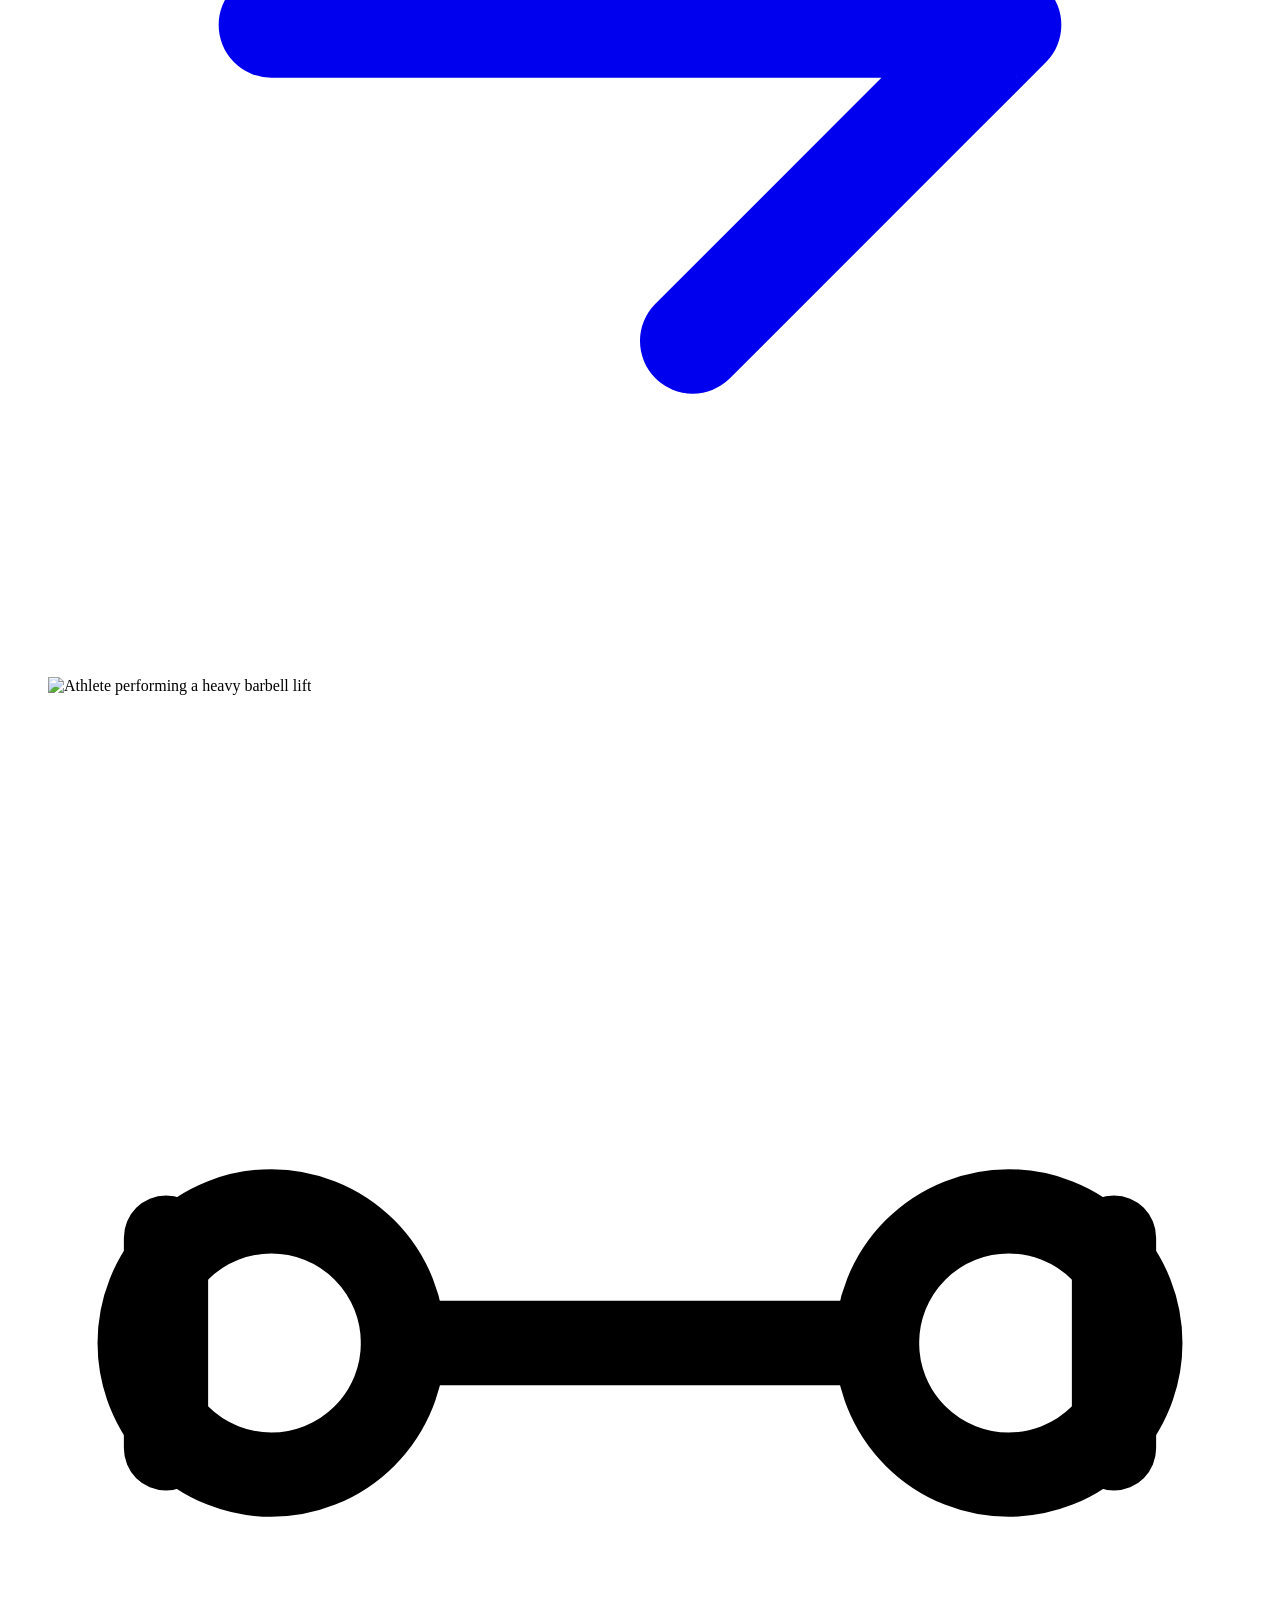
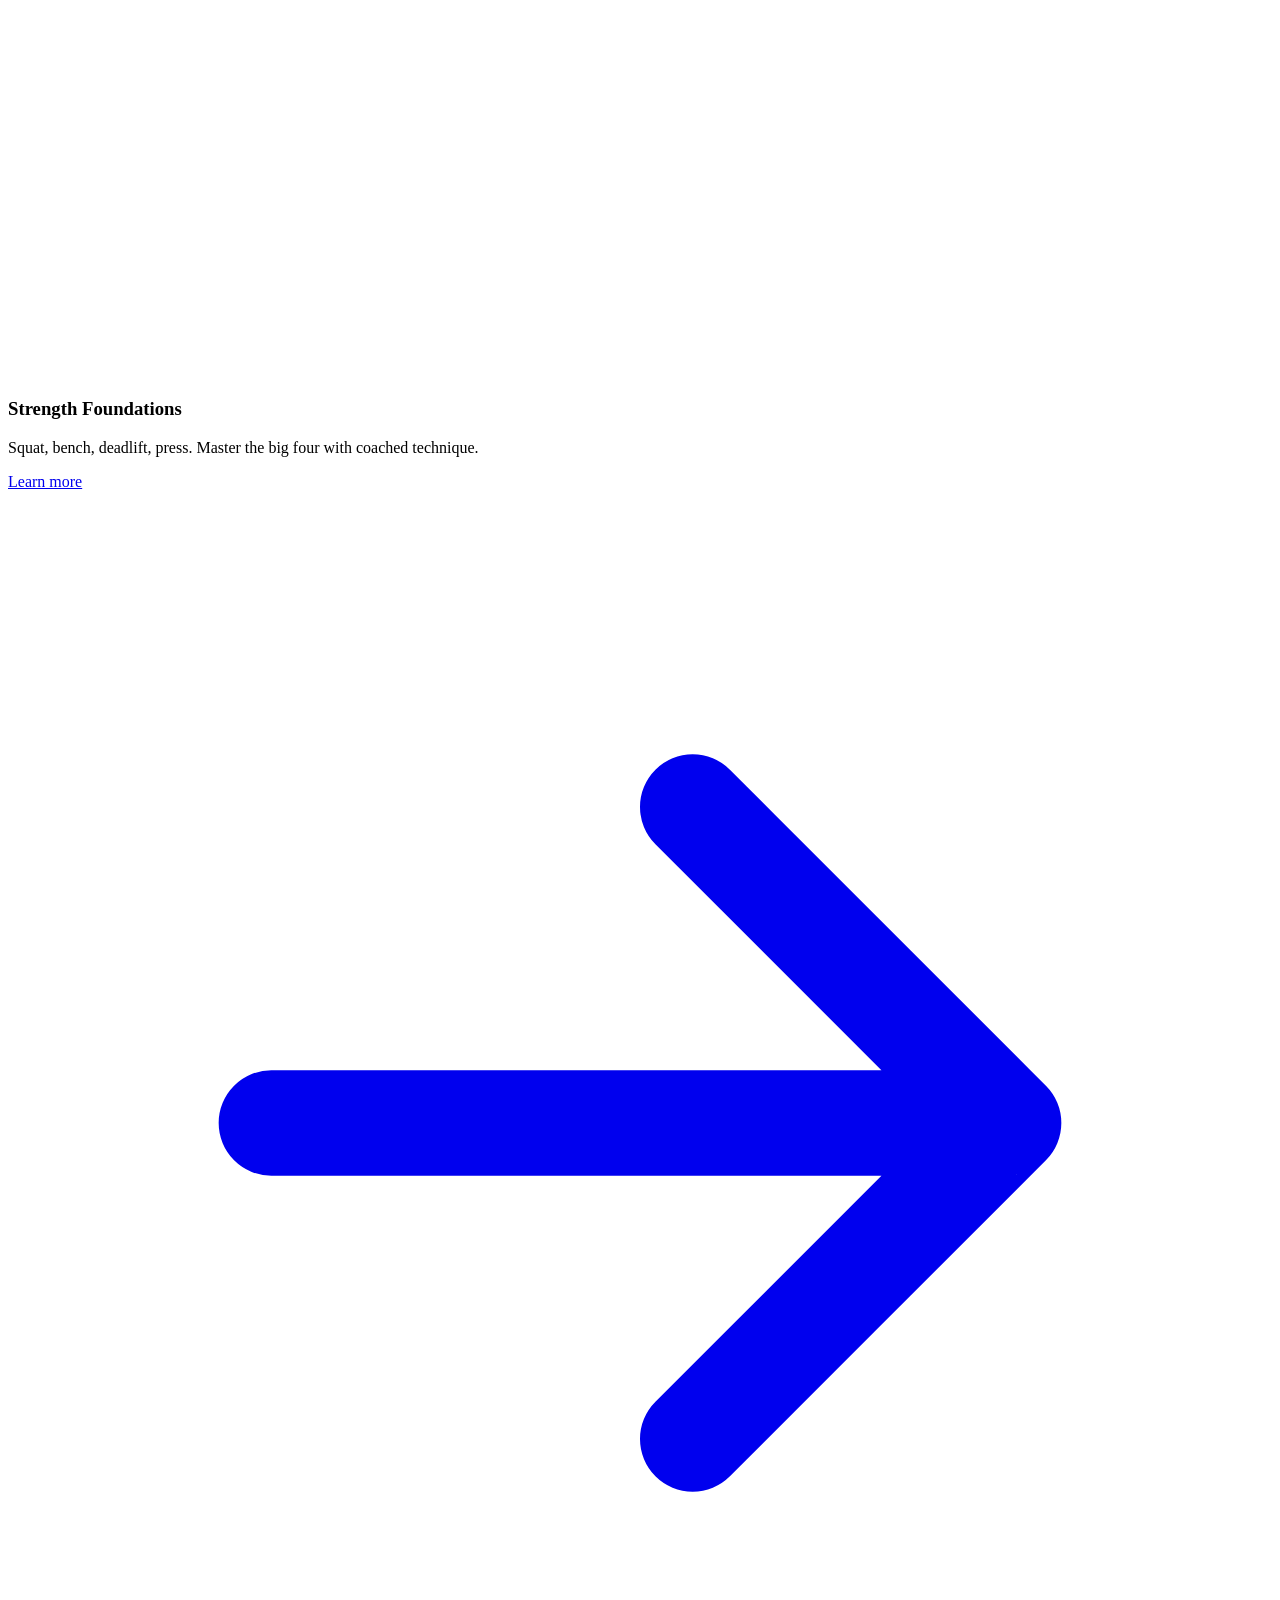
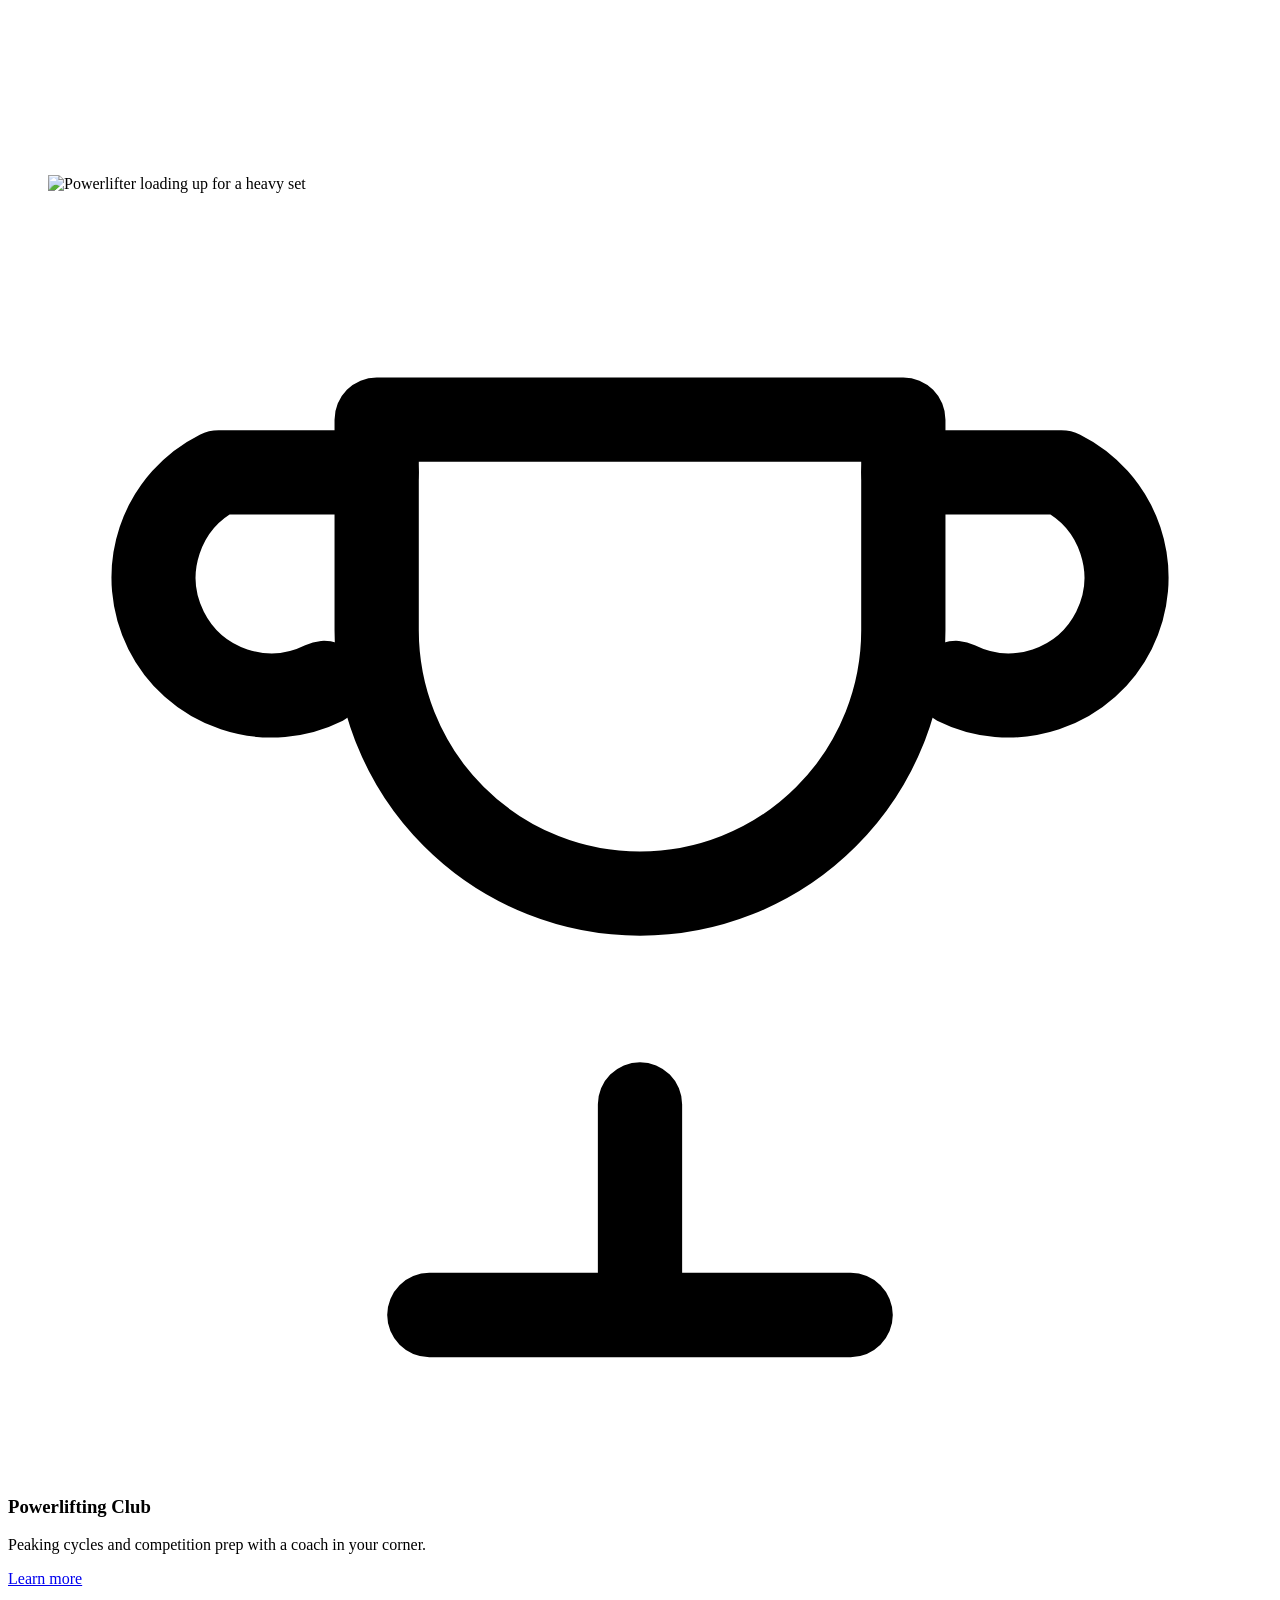
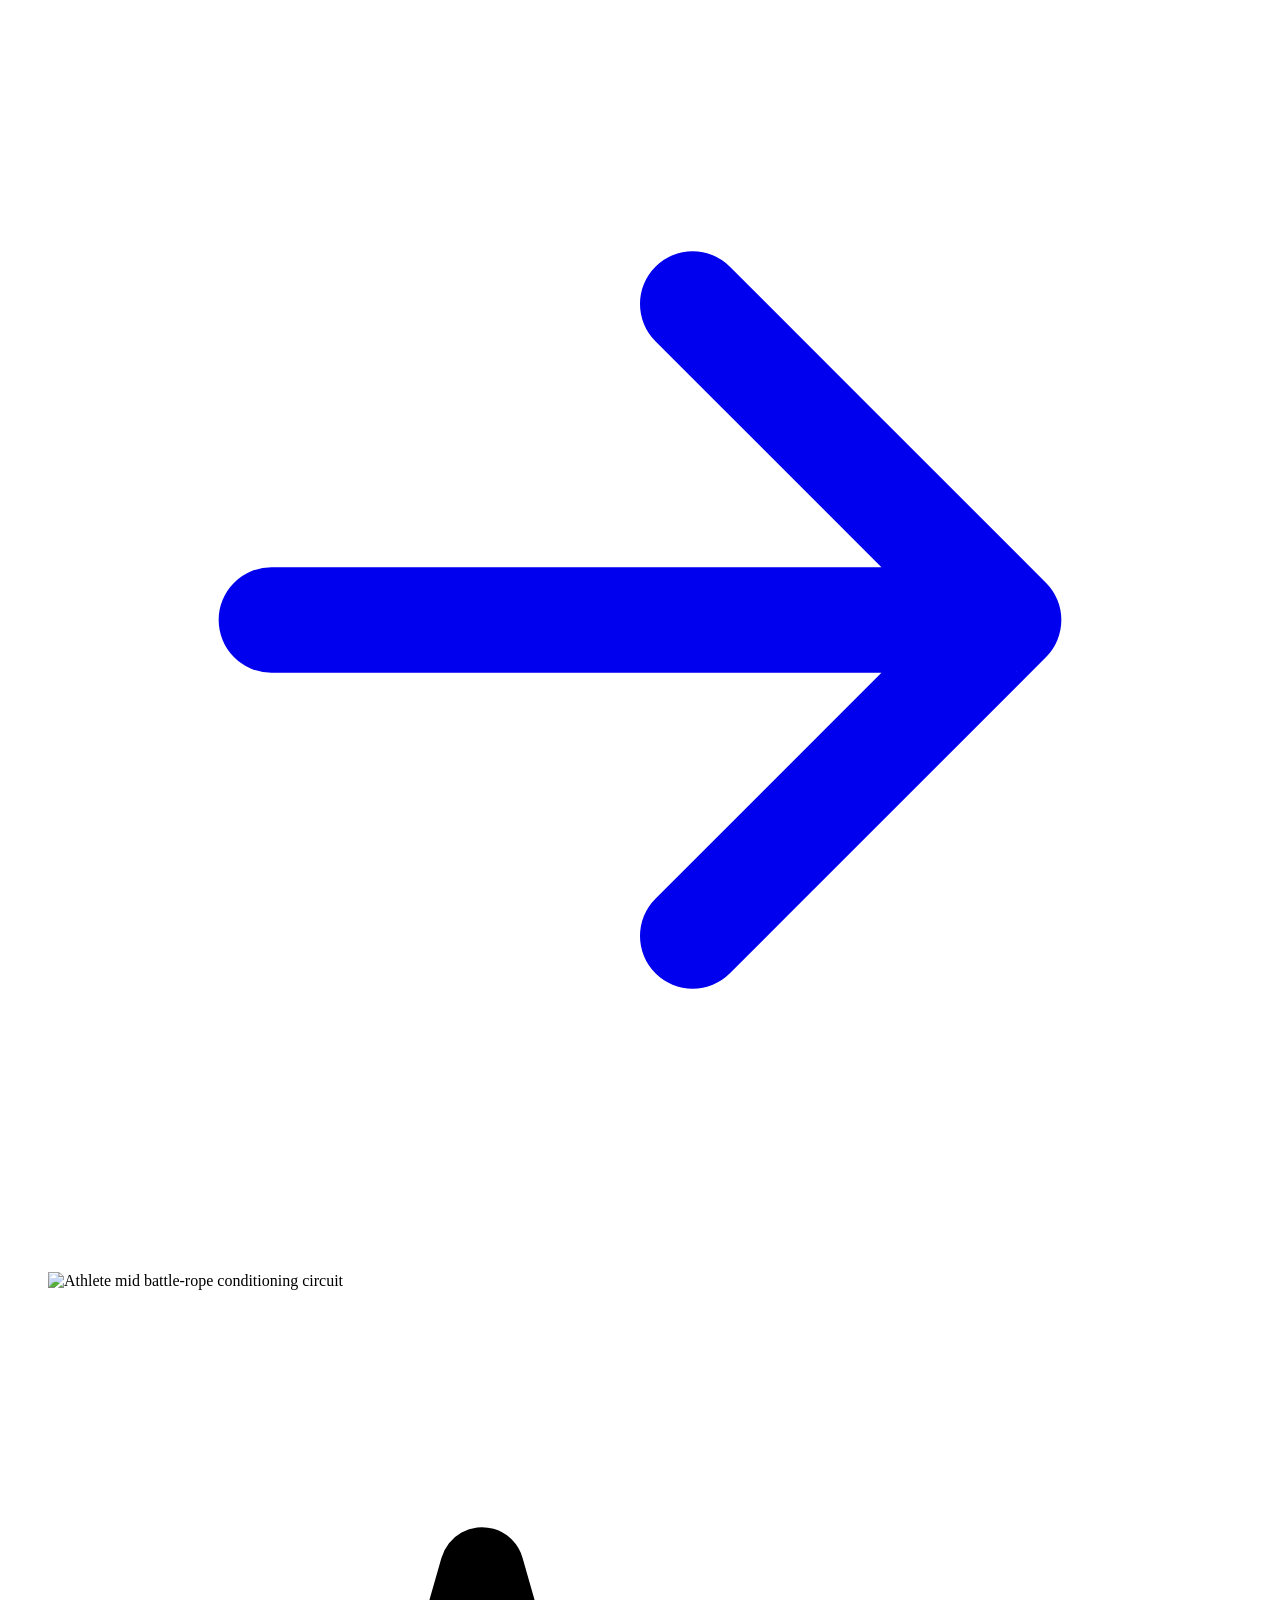
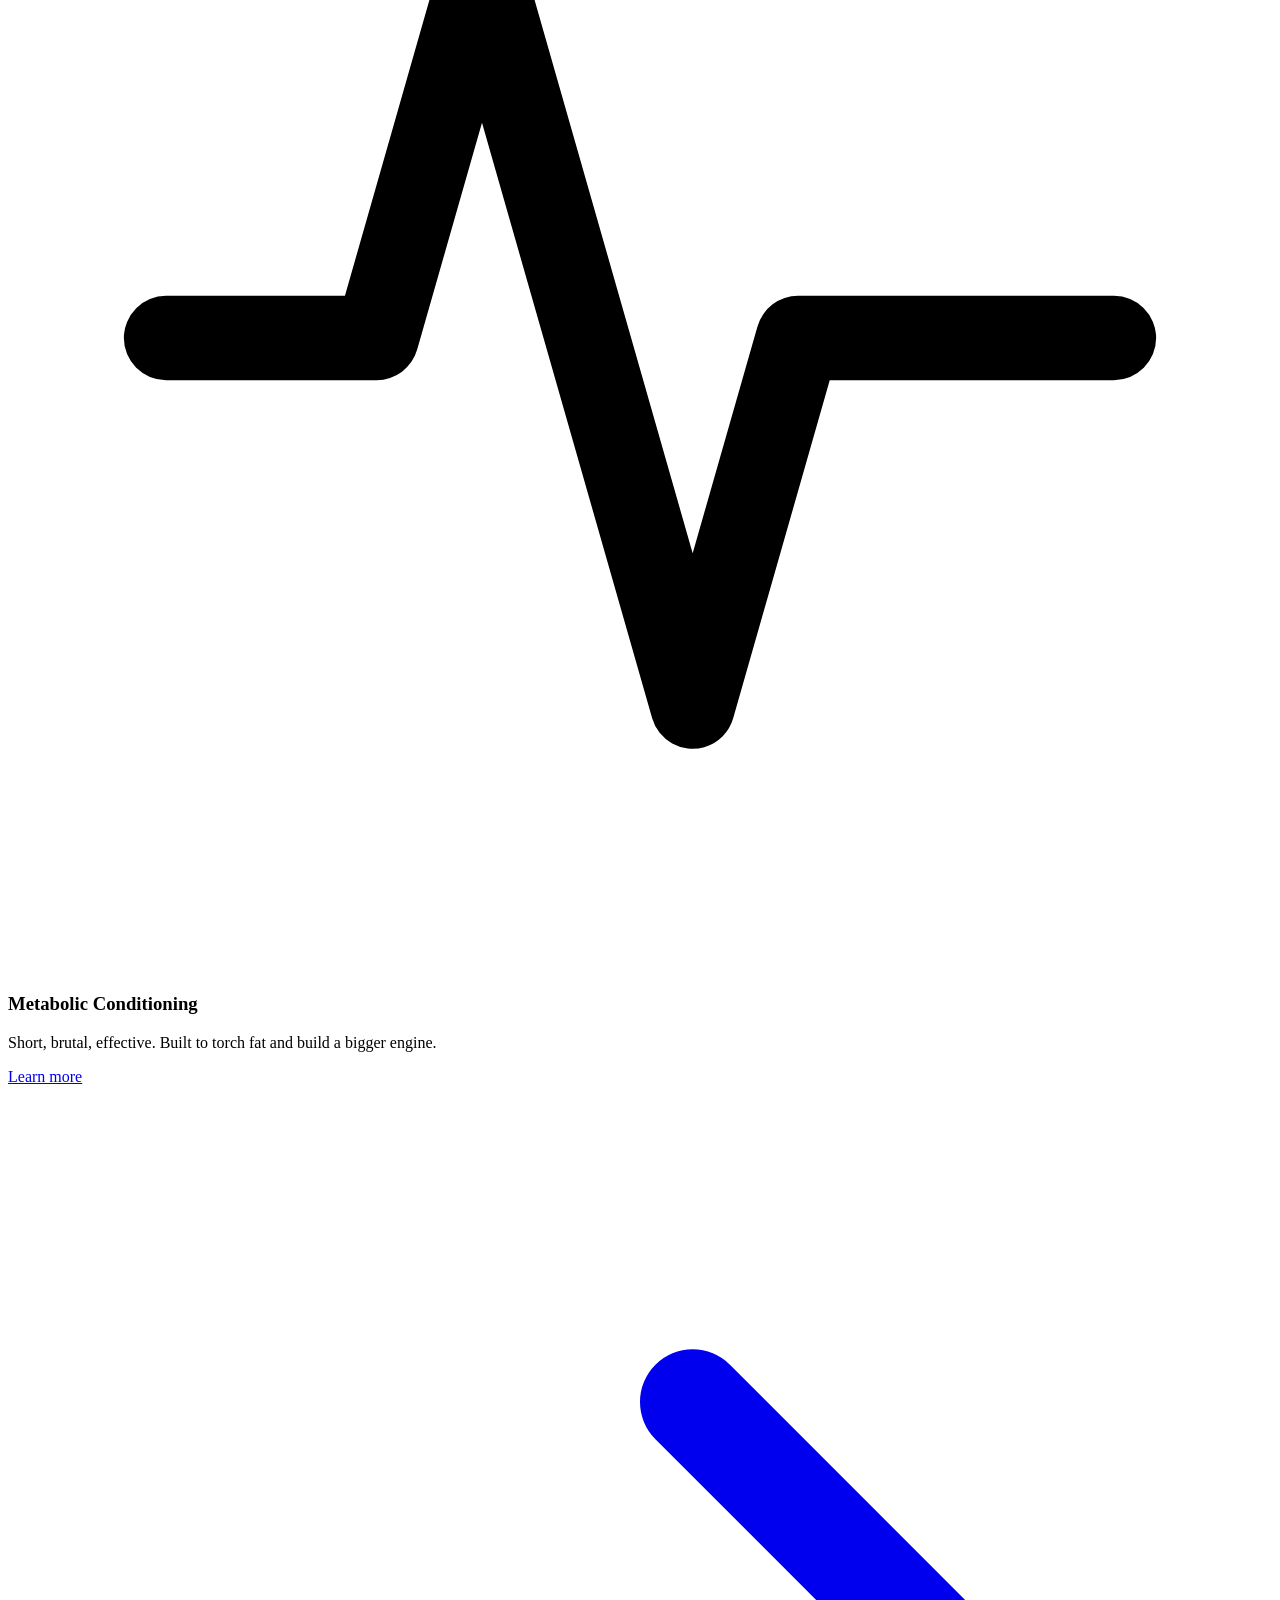
==== commit 185a3706: "Add files via upload" ====
--- a/index.html
+++ b/index.html
@@ -8,7 +8,7 @@
 <link rel="preconnect" href="https://fonts.googleapis.com">
 <link rel="preconnect" href="https://fonts.gstatic.com" crossorigin>
 <link href="https://fonts.googleapis.com/css2?family=Anton&family=Fraunces:ital,wght@1,500&family=Inter:wght@400;500;600;700&family=JetBrains+Mono:wght@400;500;600&display=swap" rel="stylesheet">
-<link rel="stylesheet" href="style.css">
+<link rel="stylesheet" href="assets/css/style.css">
 </head>
 <body>
 
@@ -49,7 +49,7 @@
   <section class="hero" id="hero" data-scene="full">
     <div class="hero-media">
       <figure class="photo duo-flat">
-        <img src="https://picsum.photos/seed/forge-hero-v2/1800/1200" alt="Lifter chalking up before a heavy set at Forge gym" loading="eager">
+        <img src="https://images.pexels.com/photos/29639963/pexels-photo-29639963.jpeg?auto=compress&cs=tinysrgb&w=1800&h=1200&fit=crop" alt="Red-lit gym floor at Forge" loading="eager">
       </figure>
     </div>
     <div class="hero-canvas-wrap"><canvas id="heroCanvas"></canvas></div>
@@ -122,7 +122,7 @@
       </div>
       <div class="philosophy-visual reveal" style="--d:2">
         <figure class="photo">
-          <img src="https://picsum.photos/seed/forge-philosophy/1000/1100" alt="Coach spotting a lifter mid-set on the gym floor" loading="lazy">
+          <img src="https://images.pexels.com/photos/17210043/pexels-photo-17210043.jpeg?auto=compress&cs=tinysrgb&w=1000&h=1100&fit=crop" alt="Member working through a heavy barbell set" loading="lazy">
         </figure>
         <div class="stat-chip chip-a"><strong>52 min</strong>avg. session length</div>
         <div class="stat-chip chip-b"><strong>1:8</strong>coach-to-lifter ratio</div>
@@ -144,7 +144,7 @@
       </div>
       <div class="programs-grid">
         <div class="program-card tilt-card reveal-3d" style="--d:0">
-          <figure class="photo"><img src="https://picsum.photos/seed/forge-prog-1/600/450" alt="Athlete performing a barbell back squat" loading="lazy"></figure>
+          <figure class="photo"><img src="https://images.pexels.com/photos/16996375/pexels-photo-16996375.jpeg?auto=compress&cs=tinysrgb&w=600&h=450&fit=crop" alt="Athlete performing a heavy barbell lift" loading="lazy"></figure>
           <div class="program-card-body">
             <div class="icon-wrap"><svg viewBox="0 0 24 24" fill="none" stroke="currentColor" stroke-width="1.6" stroke-linecap="round"><circle cx="5" cy="12" r="2.5"/><circle cx="19" cy="12" r="2.5"/><path d="M7.5 12h9"/><path d="M3 10v4M21 10v4"/></svg></div>
             <h3>Strength Foundations</h3>
@@ -153,7 +153,7 @@
           </div>
         </div>
         <div class="program-card tilt-card reveal-3d" style="--d:1">
-          <figure class="photo"><img src="https://picsum.photos/seed/forge-prog-2/600/450" alt="Weight plates loaded on a barbell for powerlifting" loading="lazy"></figure>
+          <figure class="photo"><img src="https://images.pexels.com/photos/29850902/pexels-photo-29850902.jpeg?auto=compress&cs=tinysrgb&w=600&h=450&fit=crop" alt="Powerlifter loading up for a heavy set" loading="lazy"></figure>
           <div class="program-card-body">
             <div class="icon-wrap"><svg viewBox="0 0 24 24" fill="none" stroke="currentColor" stroke-width="1.6" stroke-linecap="round" stroke-linejoin="round"><path d="M8 21h8M12 17v4M7 4h10v4a5 5 0 01-10 0V4z"/><path d="M7 5H4a2 2 0 002 4M17 5h3a2 2 0 01-2 4"/></svg></div>
             <h3>Powerlifting Club</h3>
@@ -162,7 +162,7 @@
           </div>
         </div>
         <div class="program-card tilt-card reveal-3d" style="--d:2">
-          <figure class="photo"><img src="https://picsum.photos/seed/forge-prog-3/600/450" alt="Athlete mid battle-rope conditioning circuit" loading="lazy"></figure>
+          <figure class="photo"><img src="https://images.pexels.com/photos/9840632/pexels-photo-9840632.jpeg?auto=compress&cs=tinysrgb&w=600&h=450&fit=crop" alt="Athlete mid battle-rope conditioning circuit" loading="lazy"></figure>
           <div class="program-card-body">
             <div class="icon-wrap"><svg viewBox="0 0 24 24" fill="none" stroke="currentColor" stroke-width="1.6" stroke-linecap="round" stroke-linejoin="round"><path d="M3 12h4l2-7 4 14 2-7h6"/></svg></div>
             <h3>Metabolic Conditioning</h3>
@@ -171,7 +171,7 @@
           </div>
         </div>
         <div class="program-card tilt-card reveal-3d" style="--d:3">
-          <figure class="photo"><img src="https://picsum.photos/seed/forge-prog-4/600/450" alt="Lifter stretching during a mobility and recovery session" loading="lazy"></figure>
+          <figure class="photo"><img src="https://images.pexels.com/photos/31012863/pexels-photo-31012863.jpeg?auto=compress&cs=tinysrgb&w=600&h=450&fit=crop" alt="Dumbbell rack in the open gym area" loading="lazy"></figure>
           <div class="program-card-body">
             <div class="icon-wrap"><svg viewBox="0 0 24 24" fill="none" stroke="currentColor" stroke-width="1.6" stroke-linecap="round" stroke-linejoin="round"><path d="M12 3c-4 3-7 6-7 10a7 7 0 0014 0c0-4-3-7-7-10z"/><path d="M12 13v8"/></svg></div>
             <h3>Open Gym + Recovery</h3>
@@ -191,13 +191,13 @@
         <h2 class="reveal" style="--d:1">This is <em>the grind.</em></h2>
       </div>
       <div class="gallery-grid">
-        <div class="gallery-tile tall reveal" style="--d:0"><figure class="photo"><img src="https://picsum.photos/seed/forge-grind-1/700/1000" alt="Chalked hands gripping a barbell" loading="lazy"></figure><span class="gallery-tile-label">Chalk &amp; steel</span></div>
-        <div class="gallery-tile reveal" style="--d:1"><figure class="photo"><img src="https://picsum.photos/seed/forge-grind-2/700/700" alt="Rack of kettlebells on the gym floor" loading="lazy"></figure><span class="gallery-tile-label">Kettlebell rack</span></div>
-        <div class="gallery-tile short reveal" style="--d:2"><figure class="photo"><img src="https://picsum.photos/seed/forge-grind-3/700/450" alt="Battle ropes coiled on the floor" loading="lazy"></figure><span class="gallery-tile-label">Battle ropes</span></div>
-        <div class="gallery-tile reveal" style="--d:3"><figure class="photo"><img src="https://picsum.photos/seed/forge-grind-4/700/700" alt="Stacked bumper plates against the wall" loading="lazy"></figure><span class="gallery-tile-label">Plate wall</span></div>
-        <div class="gallery-tile tall reveal" style="--d:0"><figure class="photo"><img src="https://picsum.photos/seed/forge-grind-5/700/1000" alt="Lifter loading a barbell for a heavy set" loading="lazy"></figure><span class="gallery-tile-label">Loading up</span></div>
-        <div class="gallery-tile short reveal" style="--d:1"><figure class="photo"><img src="https://picsum.photos/seed/forge-grind-6/700/450" alt="Close-up of a squat rack in low light" loading="lazy"></figure><span class="gallery-tile-label">Squat rack</span></div>
-        <div class="gallery-tile reveal" style="--d:2"><figure class="photo"><img src="https://picsum.photos/seed/forge-grind-7/700/700" alt="Coach reviewing notes on a whiteboard" loading="lazy"></figure><span class="gallery-tile-label">Whiteboard</span></div>
+        <div class="gallery-tile tall reveal" style="--d:0"><figure class="photo"><img src="https://images.pexels.com/photos/28636776/pexels-photo-28636776.jpeg?auto=compress&cs=tinysrgb&w=700&h=1000&fit=crop" alt="Weight plates racked and ready" loading="lazy"></figure><span class="gallery-tile-label">Chalk &amp; steel</span></div>
+        <div class="gallery-tile reveal" style="--d:1"><figure class="photo"><img src="https://images.pexels.com/photos/4162451/pexels-photo-4162451.jpeg?auto=compress&cs=tinysrgb&w=700&h=700&fit=crop" alt="Dumbbell rack" loading="lazy"></figure><span class="gallery-tile-label">Kettlebell rack</span></div>
+        <div class="gallery-tile short reveal" style="--d:2"><figure class="photo"><img src="https://images.pexels.com/photos/4761352/pexels-photo-4761352.jpeg?auto=compress&cs=tinysrgb&w=700&h=450&fit=crop" alt="Jump rope conditioning work" loading="lazy"></figure><span class="gallery-tile-label">Battle ropes</span></div>
+        <div class="gallery-tile reveal" style="--d:3"><figure class="photo"><img src="https://images.pexels.com/photos/4164772/pexels-photo-4164772.jpeg?auto=compress&cs=tinysrgb&w=700&h=700&fit=crop" alt="Wall of weight plates" loading="lazy"></figure><span class="gallery-tile-label">Plate wall</span></div>
+        <div class="gallery-tile tall reveal" style="--d:0"><figure class="photo"><img src="https://images.pexels.com/photos/28636773/pexels-photo-28636773.jpeg?auto=compress&cs=tinysrgb&w=700&h=1000&fit=crop" alt="Loading a plate before a set" loading="lazy"></figure><span class="gallery-tile-label">Loading up</span></div>
+        <div class="gallery-tile short reveal" style="--d:1"><figure class="photo"><img src="https://images.pexels.com/photos/29392546/pexels-photo-29392546.jpeg?auto=compress&cs=tinysrgb&w=700&h=450&fit=crop" alt="Squat rack in low light" loading="lazy"></figure><span class="gallery-tile-label">Squat rack</span></div>
+        <div class="gallery-tile reveal" style="--d:2"><figure class="photo"><img src="https://images.pexels.com/photos/17706044/pexels-photo-17706044.jpeg?auto=compress&cs=tinysrgb&w=700&h=700&fit=crop" alt="Between sets" loading="lazy"></figure><span class="gallery-tile-label">Whiteboard</span></div>
       </div>
     </div>
   </section>
@@ -216,31 +216,31 @@
       </div>
       <div class="trainers-grid">
         <div class="trainer-card reveal" style="--d:0">
-          <figure class="photo"><img src="https://picsum.photos/seed/forge-coach-1/500/625" alt="Portrait of Marcus Webb, Head Coach" loading="lazy"></figure>
+          <figure class="photo"><img src="https://images.pexels.com/photos/16996375/pexels-photo-16996375.jpeg?auto=compress&cs=tinysrgb&w=500&h=625&fit=crop" alt="Marcus Webb coaching on the gym floor" loading="lazy"></figure>
           <h3>Marcus Webb</h3>
           <span class="trainer-role">Head Coach · Powerlifting</span>
           <p>USAPL-certified, 12 years coaching.</p>
         </div>
         <div class="trainer-card reveal" style="--d:1">
-          <figure class="photo"><img src="https://picsum.photos/seed/forge-coach-2/500/625" alt="Portrait of Elena Cruz, Strength and Conditioning coach" loading="lazy"></figure>
+          <figure class="photo"><img src="https://images.pexels.com/photos/4853693/pexels-photo-4853693.jpeg?auto=compress&cs=tinysrgb&w=500&h=625&fit=crop" alt="Elena Cruz coaching a lift" loading="lazy"></figure>
           <h3>Elena Cruz</h3>
           <span class="trainer-role">Strength &amp; Conditioning</span>
           <p>Former collegiate track athlete.</p>
         </div>
         <div class="trainer-card reveal" style="--d:2">
-          <figure class="photo"><img src="https://picsum.photos/seed/forge-coach-3/500/625" alt="Portrait of Jordan Pike, Olympic Lifting coach" loading="lazy"></figure>
+          <figure class="photo"><img src="https://images.pexels.com/photos/11219266/pexels-photo-11219266.jpeg?auto=compress&cs=tinysrgb&w=500&h=625&fit=crop" alt="Jordan Pike working on lifting technique" loading="lazy"></figure>
           <h3>Jordan Pike</h3>
           <span class="trainer-role">Olympic Lifting</span>
           <p>Snatch and clean-and-jerk specialist.</p>
         </div>
         <div class="trainer-card reveal" style="--d:3">
-          <figure class="photo"><img src="https://picsum.photos/seed/forge-coach-4/500/625" alt="Portrait of Sam Okafor, Recovery and Mobility coach" loading="lazy"></figure>
+          <figure class="photo"><img src="https://images.pexels.com/photos/7293692/pexels-photo-7293692.jpeg?auto=compress&cs=tinysrgb&w=500&h=625&fit=crop" alt="Sam Okafor on the gym floor" loading="lazy"></figure>
           <h3>Sam Okafor</h3>
           <span class="trainer-role">Recovery &amp; Mobility</span>
           <p>Runs the Sunday mobility clinic.</p>
         </div>
         <div class="trainer-card reveal" style="--d:4">
-          <figure class="photo"><img src="https://picsum.photos/seed/forge-coach-5/500/625" alt="Portrait of Priya Nair, Metabolic Conditioning coach" loading="lazy"></figure>
+          <figure class="photo"><img src="https://images.pexels.com/photos/4853289/pexels-photo-4853289.jpeg?auto=compress&cs=tinysrgb&w=500&h=625&fit=crop" alt="Priya Nair leading a conditioning circuit" loading="lazy"></figure>
           <h3>Priya Nair</h3>
           <span class="trainer-role">Metabolic Conditioning</span>
           <p>Designs the conditioning circuits.</p>
@@ -311,7 +311,8 @@
 </footer>
 
 <script src="https://cdnjs.cloudflare.com/ajax/libs/three.js/r128/three.min.js"></script>
-<script src="main.js"></script>
-<script src="scene.js"></script>
+<script src="assets/js/main.js"></script>
+<script src="assets/js/sound.js"></script>
+<script src="assets/js/scene.js"></script>
 </body>
 </html>
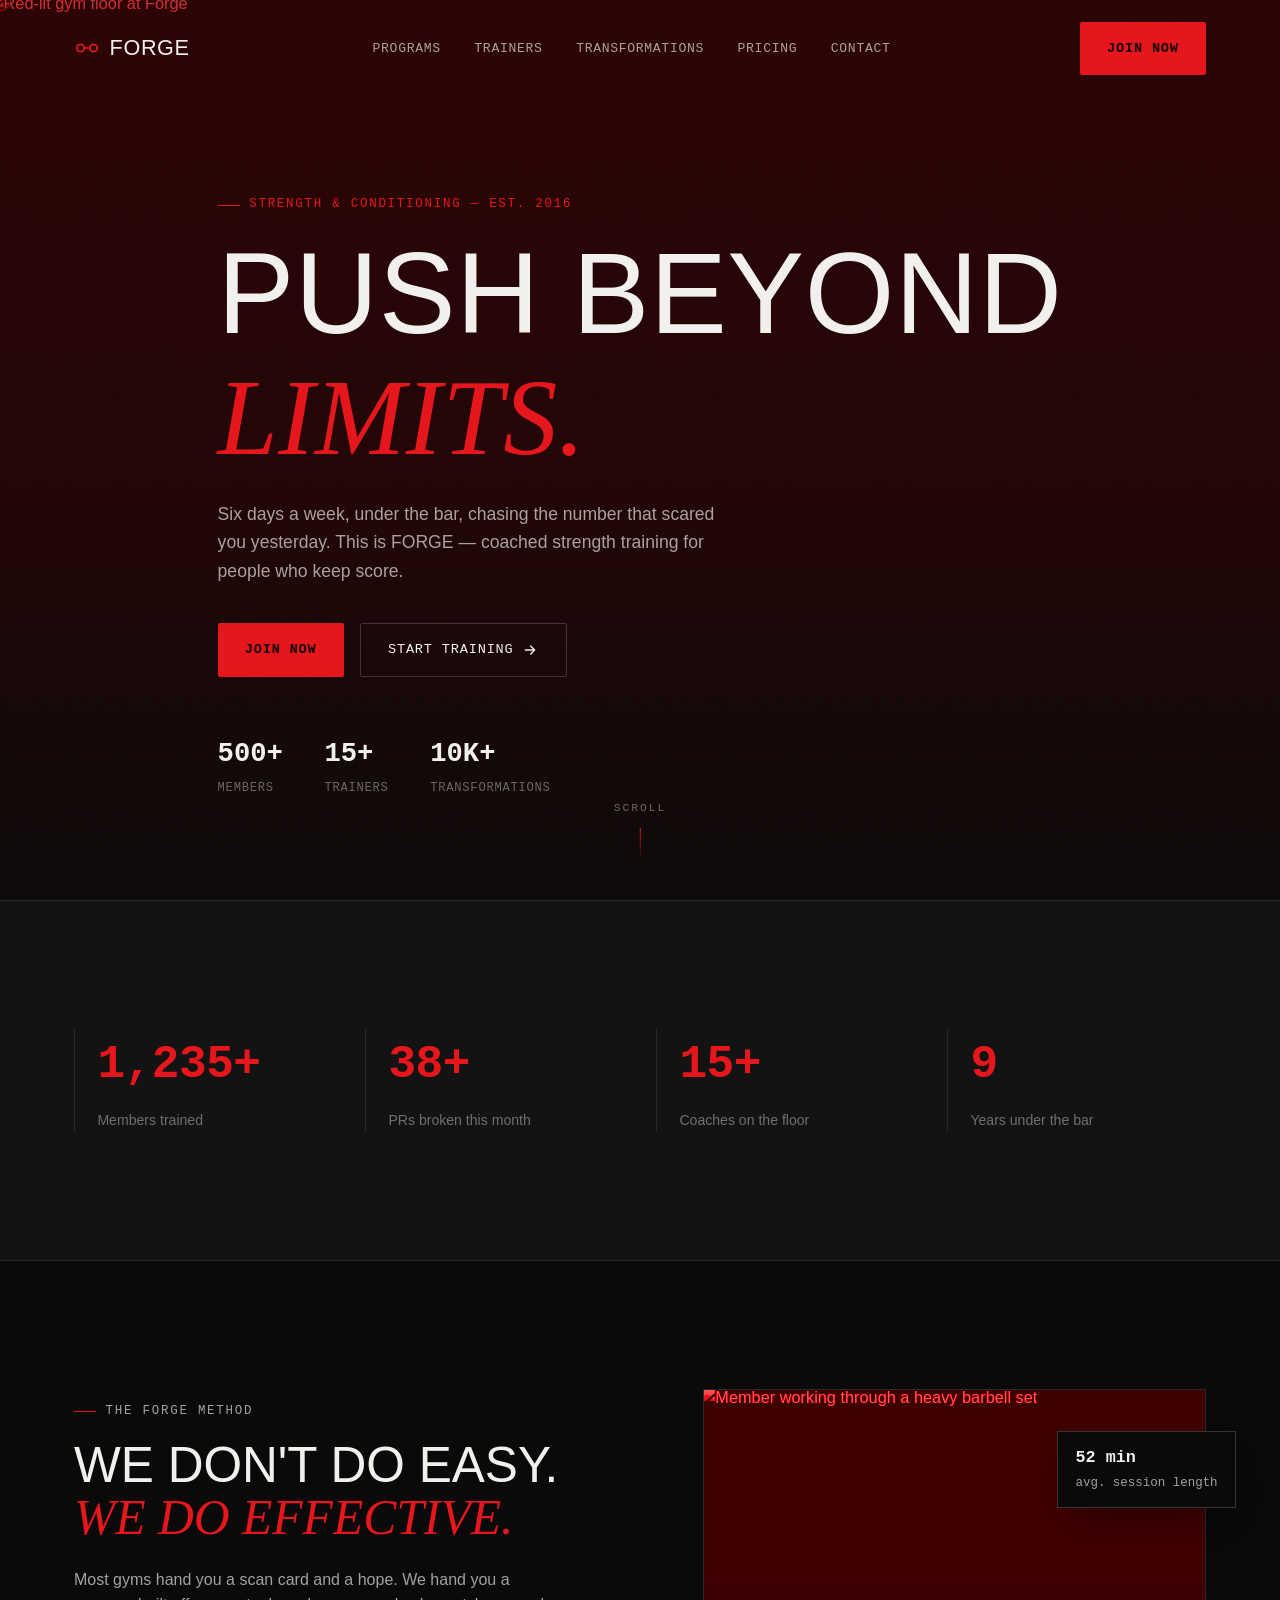
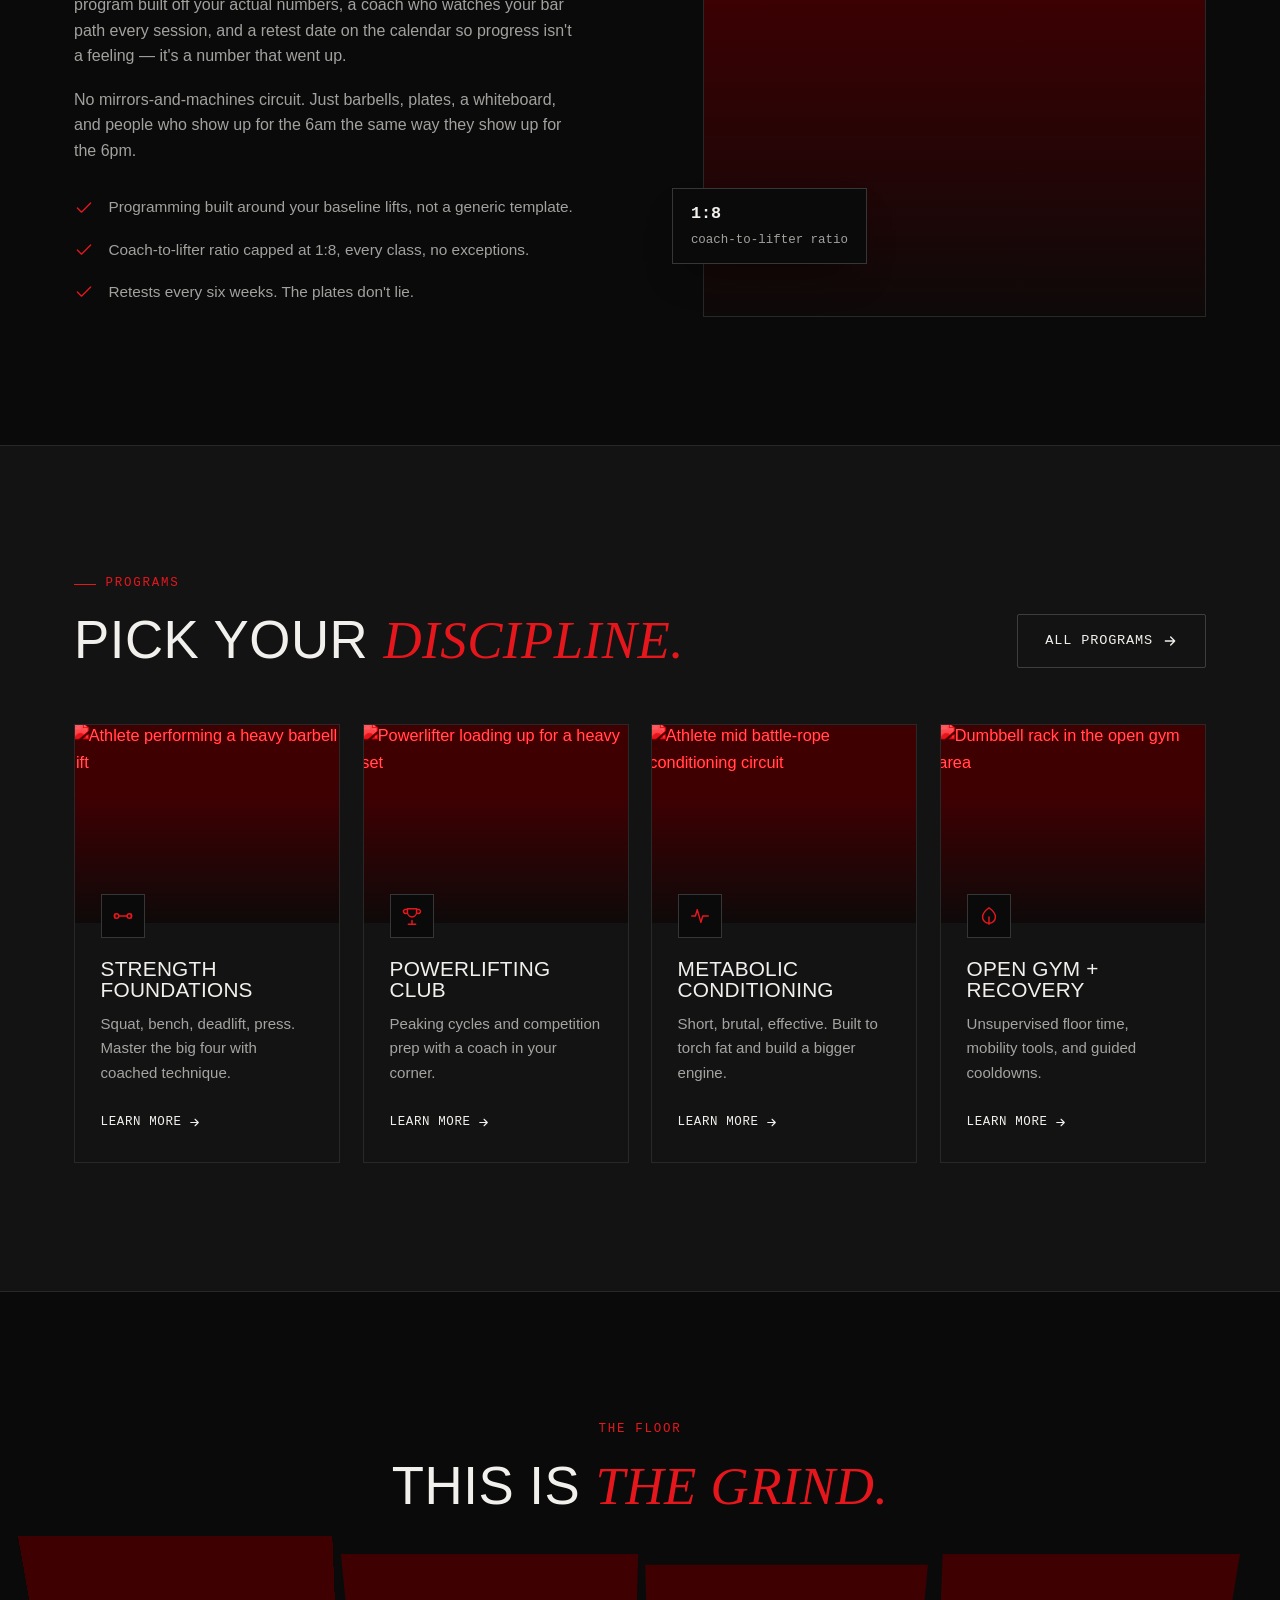
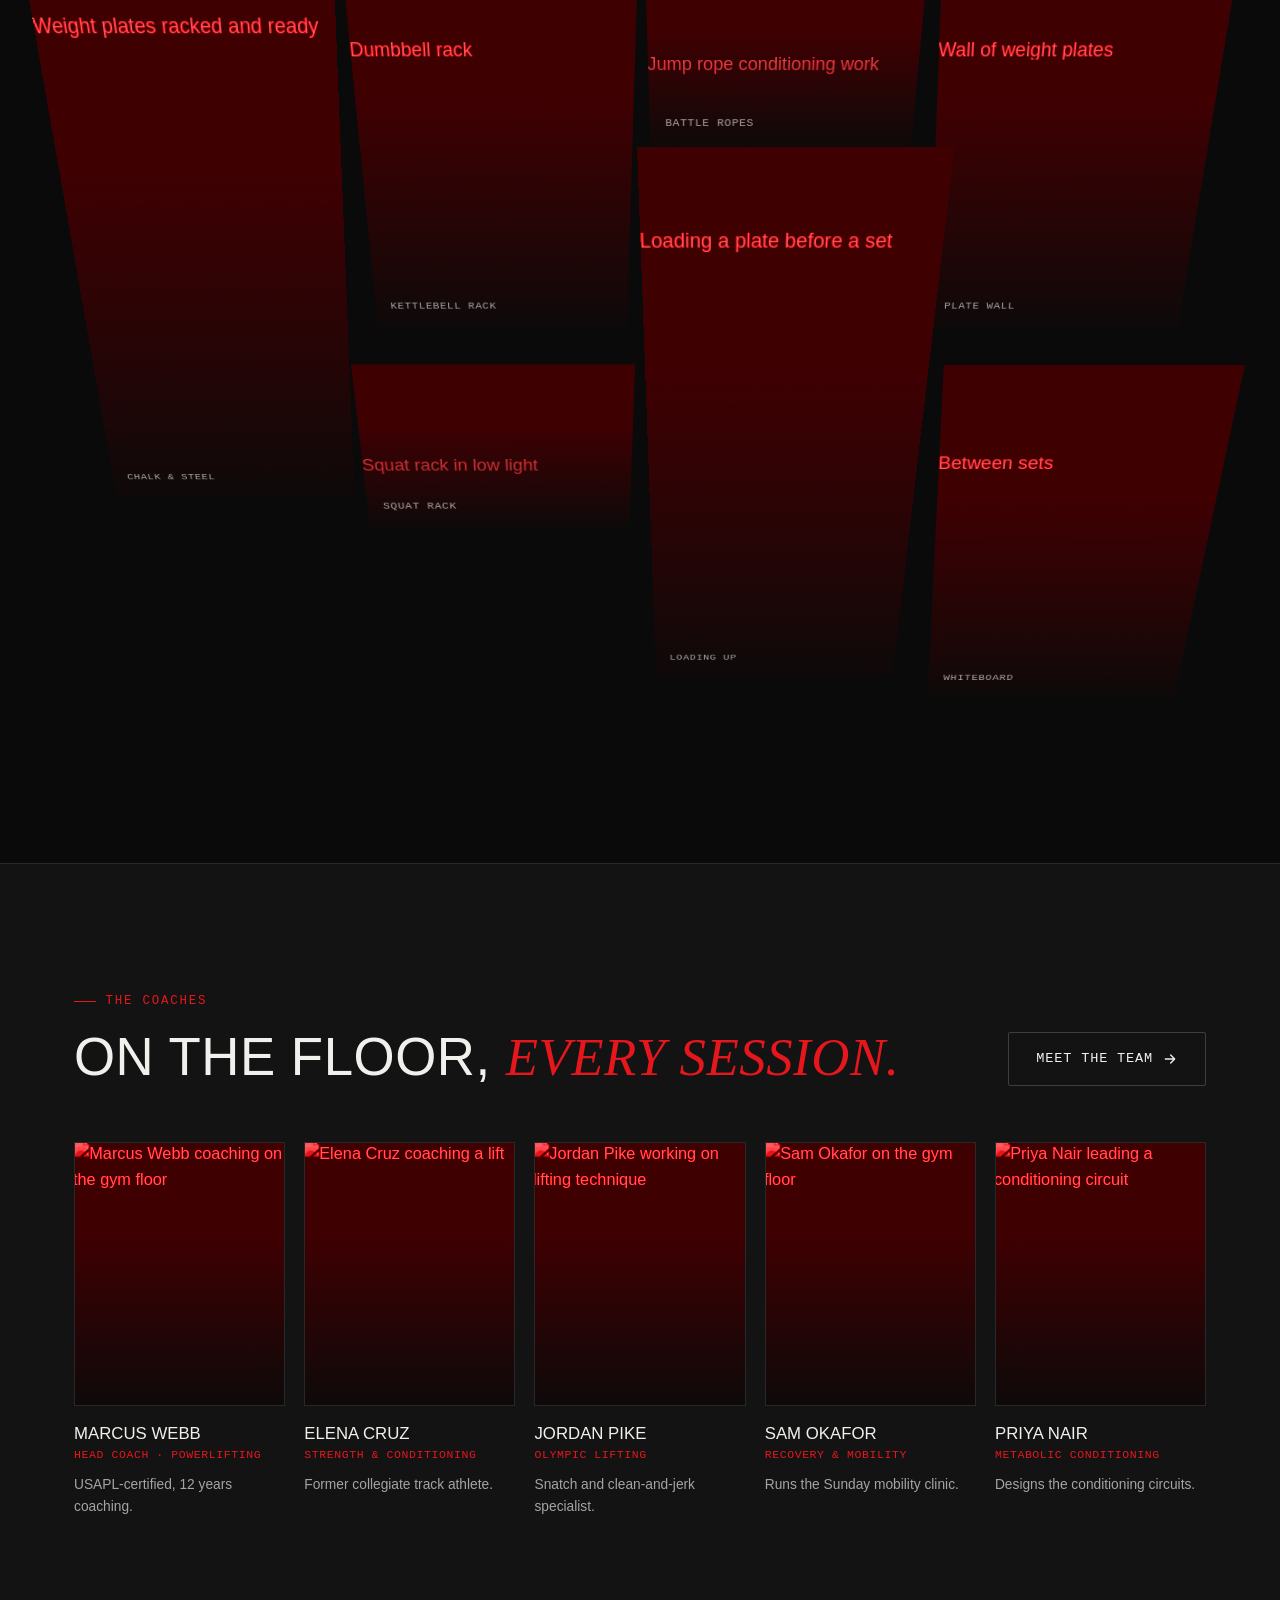
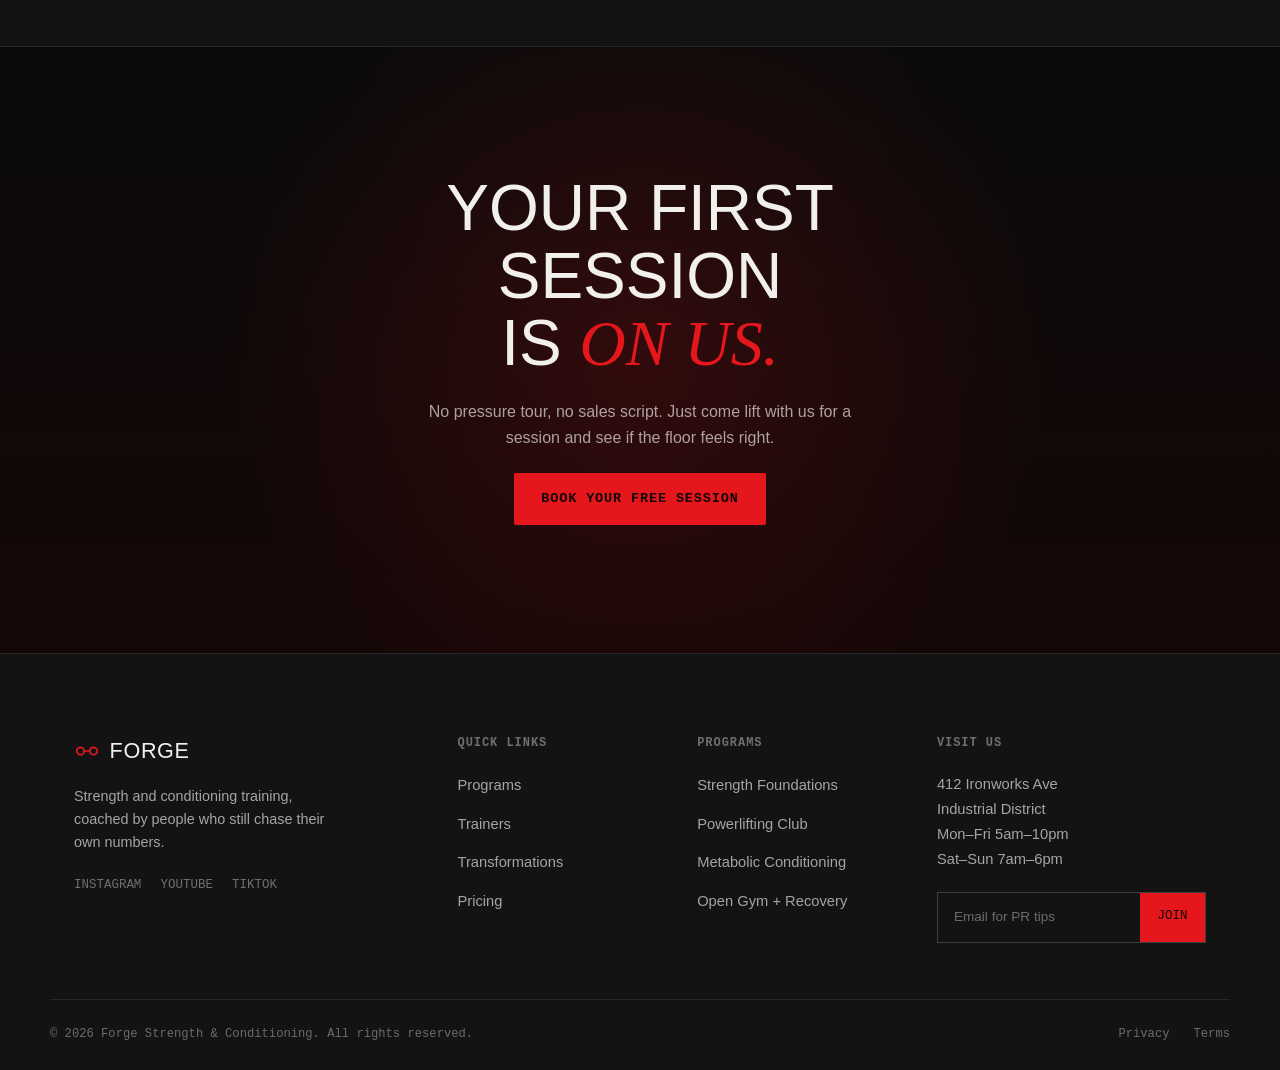
==== commit f0e03e28: "Update stylesheet and script paths in index.html" ====
--- a/index.html
+++ b/index.html
@@ -8,7 +8,7 @@
 <link rel="preconnect" href="https://fonts.googleapis.com">
 <link rel="preconnect" href="https://fonts.gstatic.com" crossorigin>
 <link href="https://fonts.googleapis.com/css2?family=Anton&family=Fraunces:ital,wght@1,500&family=Inter:wght@400;500;600;700&family=JetBrains+Mono:wght@400;500;600&display=swap" rel="stylesheet">
-<link rel="stylesheet" href="assets/css/style.css">
+<link rel="stylesheet" href="style.css">
 </head>
 <body>
 
@@ -311,8 +311,8 @@
 </footer>
 
 <script src="https://cdnjs.cloudflare.com/ajax/libs/three.js/r128/three.min.js"></script>
-<script src="assets/js/main.js"></script>
-<script src="assets/js/sound.js"></script>
-<script src="assets/js/scene.js"></script>
+<script src="main.js"></script>
+<script src="sound.js"></script>
+<script src="scene.js"></script>
 </body>
 </html>
--- a/style.css
+++ b/style.css
@@ -0,0 +1,509 @@
+/* ================================================================
+   FORGE — shared stylesheet (used by every page)
+   Sections: Tokens, Reset, Base, Utilities, Nav, Buttons, Hero,
+   Page Header, Stats, Photo/Duotone, Philosophy, Programs, Process,
+   Gallery, Trainers, Pricing, FAQ, Testimonials, Transformations,
+   Contact, CTA banner, Footer, Responsive.
+   ================================================================ */
+
+/* ---------------------------------------------------------------
+   TOKENS — edit here to re-skin the whole site
+   --------------------------------------------------------------- */
+:root{
+  --void:#0a0a0a;
+  --panel:#131313;
+  --panel-alt:#181818;
+  --line: rgba(255,255,255,0.09);
+  --line-strong: rgba(255,255,255,0.18);
+
+  --white:#f2f0ec;
+  --white-dim: rgba(242,240,236,0.66);
+  --white-faint: rgba(242,240,236,0.40);
+  --steel:#6f6f73;
+
+  --red:#e5171d;
+  --red-bright:#ff3232;
+  --red-deep:#6e0d0d;
+  --red-soft: rgba(229,23,29,0.16);
+  --red-glow: rgba(229,23,29,0.45);
+
+  --f-display:'Anton', sans-serif;
+  --f-accent:'Fraunces', serif;
+  --f-body:'Inter', sans-serif;
+  --f-mono:'JetBrains Mono', monospace;
+
+  --container: 1180px;
+  --ease: cubic-bezier(.16,.84,.44,1);
+}
+
+/* ---------------------------------------------------------------
+   RESET
+   --------------------------------------------------------------- */
+*,*::before,*::after{ box-sizing:border-box; margin:0; padding:0; }
+html{ scroll-behavior:smooth; }
+body{
+  background:var(--void);
+  color:var(--white);
+  font-family:var(--f-body);
+  font-size:16px;
+  line-height:1.6;
+  overflow-x:hidden;
+  -webkit-font-smoothing:antialiased;
+}
+img,canvas,svg{ display:block; max-width:100%; }
+a{ color:inherit; text-decoration:none; }
+ul{ list-style:none; }
+button{ font:inherit; color:inherit; background:none; border:none; cursor:pointer; }
+input,textarea{ font:inherit; color:inherit; }
+h1,h2,h3{ font-weight:400; line-height:1.05; }
+em{ font-family:var(--f-accent); font-style:italic; font-weight:500; color:var(--red); }
+
+/* ---------------------------------------------------------------
+   BASE UTILITIES
+   --------------------------------------------------------------- */
+.container{ max-width:var(--container); margin:0 auto; padding:0 1.5rem; }
+.section{ padding:clamp(4.5rem,10vw,8.5rem) 0; position:relative; }
+.section-tight{ padding:clamp(3rem,6vw,5rem) 0; position:relative; }
+.panel{ background:var(--panel); border-top:1px solid var(--line); border-bottom:1px solid var(--line); }
+
+.eyebrow{
+  font-family:var(--f-mono);
+  font-size:0.78rem;
+  letter-spacing:0.14em;
+  text-transform:uppercase;
+  color:var(--red);
+  margin-bottom:1.1rem;
+  display:flex;
+  align-items:center;
+  gap:0.6rem;
+}
+.eyebrow::before{ content:''; width:22px; height:1px; background:var(--red); display:inline-block; }
+
+.section-head{ max-width:640px; margin-bottom:3.5rem; }
+.section-head h2{ font-family:var(--f-display); font-size:clamp(2rem,4.6vw,3.3rem); text-transform:uppercase; letter-spacing:0.01em; }
+.section-head p.lede{ margin-top:1rem; color:var(--white-dim); font-size:1.05rem; max-width:52ch; }
+.section-head.center{ margin-left:auto; margin-right:auto; text-align:center; }
+.section-head.center .eyebrow{ justify-content:center; }
+.section-head.center .eyebrow::before{ display:none; }
+.section-head.between{ display:flex; align-items:flex-end; justify-content:space-between; gap:2rem; max-width:none; flex-wrap:wrap; }
+
+.grain{
+  position:fixed; inset:0; z-index:2; pointer-events:none; opacity:0.05; mix-blend-mode:overlay;
+  background-image:url("data:image/svg+xml;utf8,<svg xmlns='http://www.w3.org/2000/svg' width='120' height='120'><filter id='n'><feTurbulence type='fractalNoise' baseFrequency='0.9' numOctaves='2' stitchTiles='stitch'/></filter><rect width='100%25' height='100%25' filter='url(%23n)'/></svg>");
+}
+
+.cursor-dot{
+  position:fixed; top:0; left:0; width:22px; height:22px; border-radius:50%;
+  border:1px solid var(--red); pointer-events:none; z-index:999;
+  transform:translate(-50%,-50%); transition:width .25s var(--ease),height .25s var(--ease),background .25s var(--ease);
+  mix-blend-mode:difference; display:none;
+}
+@media (pointer:fine){ .cursor-dot{ display:block; } }
+.cursor-dot.is-active{ width:44px; height:44px; background:var(--red-soft); }
+
+/* reveal-on-scroll */
+.reveal{
+  opacity:0; transform:translateY(28px);
+  transition:opacity .8s var(--ease), transform .8s var(--ease);
+  transition-delay:calc(var(--d, 0) * 90ms);
+}
+.reveal.in-view{ opacity:1; transform:translateY(0); }
+.reveal-3d{
+  opacity:0; transform:perspective(900px) rotateY(-22deg) translateX(30px);
+  transition:opacity .9s var(--ease), transform .9s var(--ease);
+  transition-delay:calc(var(--d, 0) * 100ms);
+  transform-style:preserve-3d;
+}
+.reveal-3d.in-view{ opacity:1; transform:perspective(900px) rotateY(0) translateX(0); }
+@media (prefers-reduced-motion: reduce){
+  .reveal, .reveal-3d{ opacity:1; transform:none; transition:none; }
+}
+
+/* ---------------------------------------------------------------
+   PHOTO / DUOTONE — every photographic image runs through this
+   --------------------------------------------------------------- */
+.photo{ position:relative; overflow:hidden; background:var(--panel); }
+.photo img{
+  width:100%; height:100%; object-fit:cover; display:block;
+  filter:grayscale(1) contrast(1.2) brightness(0.55);
+  transform:scale(1.02);
+  transition:transform 1.2s var(--ease), filter .6s var(--ease);
+}
+.photo::before{ content:''; position:absolute; inset:0; background:var(--red); mix-blend-mode:color; z-index:1; }
+.photo::after{ content:''; position:absolute; inset:0; z-index:1; background:linear-gradient(180deg, rgba(10,10,10,0) 35%, rgba(10,10,10,0.92) 100%); }
+.photo.duo-light img{ filter:grayscale(1) contrast(1.1) brightness(0.75); }
+.photo.duo-top::after{ background:linear-gradient(0deg, rgba(10,10,10,0) 35%, rgba(10,10,10,0.85) 100%); }
+.photo.duo-flat::after{ background:linear-gradient(180deg, rgba(10,10,10,0.35), rgba(10,10,10,0.55)); }
+.photo:hover img{ transform:scale(1.09); }
+
+/* ---------------------------------------------------------------
+   BUTTONS
+   --------------------------------------------------------------- */
+.btn{
+  display:inline-flex; align-items:center; gap:0.55rem;
+  font-family:var(--f-mono); font-size:0.85rem; letter-spacing:0.06em; text-transform:uppercase;
+  padding:0.95rem 1.7rem; border-radius:2px; white-space:nowrap;
+  transition:transform .35s var(--ease), box-shadow .35s var(--ease), background .35s var(--ease), color .35s var(--ease), border-color .35s var(--ease);
+}
+.btn svg{ width:16px; height:16px; transition:transform .3s var(--ease); }
+.btn-red{ background:var(--red); color:#140505; font-weight:600; box-shadow:0 0 0 0 var(--red-glow); }
+.btn-red:hover{ transform:translateY(-2px); box-shadow:0 10px 34px -8px var(--red-glow); background:var(--red-bright); }
+.btn-ghost{ border:1px solid var(--line-strong); color:var(--white); }
+.btn-ghost:hover{ border-color:var(--red); color:var(--red); transform:translateY(-2px); }
+.btn-ghost:hover svg{ transform:translateX(3px); }
+.btn-block{ width:100%; justify-content:center; }
+.btn-sm{ padding:0.7rem 1.3rem; font-size:0.76rem; }
+
+/* ---------------------------------------------------------------
+   NAV
+   --------------------------------------------------------------- */
+.nav{
+  position:fixed; top:0; left:0; right:0; z-index:100; padding:1.4rem 0;
+  transition:background .4s var(--ease), padding .4s var(--ease), border-color .4s var(--ease), backdrop-filter .4s var(--ease);
+  border-bottom:1px solid transparent;
+}
+.nav.scrolled{ padding:0.9rem 0; background:rgba(10,10,10,0.86); backdrop-filter:blur(14px); border-bottom:1px solid var(--line); }
+.nav-inner{ display:flex; align-items:center; justify-content:space-between; gap:2rem; }
+.logo{ display:flex; align-items:center; gap:0.6rem; font-family:var(--f-display); font-size:1.35rem; letter-spacing:0.03em; text-transform:uppercase; }
+.logo svg{ width:26px; height:26px; color:var(--red); }
+.nav-links{ display:flex; align-items:center; gap:2.1rem; font-family:var(--f-mono); font-size:0.82rem; letter-spacing:0.05em; text-transform:uppercase; }
+.nav-links a{ position:relative; color:var(--white-dim); transition:color .3s var(--ease); }
+.nav-links a::after{
+  content:''; position:absolute; left:0; right:0; bottom:-6px; height:1px; background:var(--red);
+  transform:scaleX(0); transform-origin:right; transition:transform .35s var(--ease);
+}
+.nav-links a:hover{ color:var(--white); }
+.nav-links a:hover::after, .nav-links a.active::after{ transform:scaleX(1); transform-origin:left; }
+.nav-links a.active{ color:var(--white); }
+.nav-cta{ margin-left:0.4rem; }
+.menu-toggle{ display:none; flex-direction:column; gap:5px; width:26px; z-index:110; }
+.menu-toggle span{ height:2px; background:var(--white); width:100%; transition:transform .35s var(--ease), opacity .3s var(--ease); }
+.menu-toggle.open span:nth-child(1){ transform:translateY(7px) rotate(45deg); }
+.menu-toggle.open span:nth-child(2){ opacity:0; }
+.menu-toggle.open span:nth-child(3){ transform:translateY(-7px) rotate(-45deg); }
+
+.mobile-menu{
+  position:fixed; inset:0; background:var(--void); z-index:99;
+  display:flex; flex-direction:column; align-items:center; justify-content:center; gap:2rem;
+  opacity:0; pointer-events:none; transform:translateY(-12px);
+  transition:opacity .4s var(--ease), transform .4s var(--ease);
+}
+.mobile-menu.open{ opacity:1; pointer-events:auto; transform:translateY(0); }
+.mobile-menu a{ font-family:var(--f-display); font-size:2rem; text-transform:uppercase; color:var(--white); }
+.mobile-menu a:hover, .mobile-menu a.active{ color:var(--red); }
+
+/* ---------------------------------------------------------------
+   HERO (home page — full 3D scene + photo)
+   --------------------------------------------------------------- */
+.hero{ position:relative; min-height:100vh; display:flex; align-items:center; overflow:hidden; padding-top:6rem; }
+.hero-media{ position:absolute; inset:0; z-index:0; }
+.hero-media .photo{ position:absolute; inset:0; }
+.hero-media .photo::after{ background:linear-gradient(180deg, rgba(10,10,10,0.35) 0%, rgba(10,10,10,0.55) 55%, rgba(10,10,10,0.96) 100%); }
+.hero-canvas-wrap{ position:absolute; inset:0; z-index:1; }
+.hero-canvas-wrap canvas{ width:100%; height:100%; display:block; }
+.hero-content{ position:relative; z-index:2; max-width:900px; }
+.hero-title{ font-family:var(--f-display); text-transform:uppercase; font-size:clamp(3rem,9vw,7.2rem); letter-spacing:0.005em; }
+.hero-title span{ display:block; }
+.hero-title em{ font-size:0.94em; }
+.hero-sub{ margin-top:1.6rem; max-width:52ch; color:var(--white-dim); font-size:1.1rem; }
+.hero-actions{ margin-top:2.4rem; display:flex; flex-wrap:wrap; gap:1rem; }
+
+.hero-stats{ position:relative; z-index:2; display:flex; gap:2.6rem; margin-top:3.4rem; flex-wrap:wrap; }
+.hero-stats div{ font-family:var(--f-mono); }
+.hero-stats strong{ display:block; font-size:1.7rem; color:var(--white); }
+.hero-stats span{ font-size:0.76rem; color:var(--white-faint); text-transform:uppercase; letter-spacing:0.06em; }
+
+.scroll-cue{
+  position:absolute; bottom:2.4rem; left:50%; transform:translateX(-50%); z-index:2;
+  display:flex; flex-direction:column; align-items:center; gap:0.6rem;
+  font-family:var(--f-mono); font-size:0.7rem; letter-spacing:0.18em; text-transform:uppercase; color:var(--white-faint);
+}
+.scroll-cue i{ width:1px; height:34px; background:linear-gradient(var(--red), transparent); position:relative; overflow:hidden; }
+.scroll-cue i::after{ content:''; position:absolute; top:-100%; left:0; width:100%; height:100%; background:var(--white); animation:scrollLine 2s infinite var(--ease); }
+@keyframes scrollLine{ 0%{top:-100%;} 60%{top:100%;} 100%{top:100%;} }
+@media (prefers-reduced-motion: reduce){ .scroll-cue i::after{ animation:none; } }
+
+/* ---------------------------------------------------------------
+   PAGE HEADER (interior pages — compact 3D scene + photo)
+   --------------------------------------------------------------- */
+.page-header{ position:relative; min-height:52vh; display:flex; align-items:flex-end; overflow:hidden; padding-top:6rem; }
+.page-header-media{ position:absolute; inset:0; z-index:0; }
+.page-header-media .photo{ position:absolute; inset:0; }
+.page-header-canvas-wrap{ position:absolute; inset:0; z-index:1; opacity:0.85; }
+.page-header-canvas-wrap canvas{ width:100%; height:100%; display:block; }
+.page-header-content{ position:relative; z-index:2; padding-bottom:3.5rem; }
+.page-header-content h1{ font-family:var(--f-display); text-transform:uppercase; font-size:clamp(2.4rem,6.5vw,4.6rem); }
+.page-header-content p{ margin-top:1rem; max-width:56ch; color:var(--white-dim); font-size:1.05rem; }
+.breadcrumb{ font-family:var(--f-mono); font-size:0.76rem; text-transform:uppercase; letter-spacing:0.08em; color:var(--white-faint); margin-bottom:1rem; display:flex; gap:0.5rem; align-items:center; }
+.breadcrumb a:hover{ color:var(--red); }
+
+/* ---------------------------------------------------------------
+   STATS
+   --------------------------------------------------------------- */
+.stats-grid{ display:grid; grid-template-columns:repeat(4,1fr); gap:2rem; }
+.stat-item{ text-align:left; border-left:1px solid var(--line); padding-left:1.4rem; }
+.stat-num{ font-family:var(--f-mono); font-weight:600; font-size:clamp(2rem,3.6vw,2.9rem); color:var(--red); display:block; letter-spacing:-0.01em; }
+.stat-label{ font-size:0.88rem; color:var(--steel); margin-top:0.4rem; display:block; }
+
+/* ---------------------------------------------------------------
+   PHILOSOPHY
+   --------------------------------------------------------------- */
+.philosophy-grid{ display:grid; grid-template-columns:1.05fr 0.95fr; gap:4.5rem; align-items:center; }
+.philosophy-copy h2{ font-family:var(--f-display); font-size:clamp(2.1rem,4.4vw,3.1rem); text-transform:uppercase; margin-bottom:1.4rem; }
+.philosophy-copy p{ color:var(--white-dim); margin-bottom:1.1rem; max-width:56ch; }
+.philosophy-points{ margin-top:2rem; display:flex; flex-direction:column; gap:1.1rem; }
+.point-item{ display:flex; gap:0.9rem; align-items:flex-start; }
+.point-item svg{ width:20px; height:20px; flex-shrink:0; color:var(--red); margin-top:0.15rem; }
+.point-item span{ color:var(--white-dim); font-size:0.96rem; }
+.philosophy-visual{ position:relative; aspect-ratio:1/1.05; }
+.philosophy-visual .photo{ position:absolute; inset:0; border:1px solid var(--line); }
+.stat-chip{
+  position:absolute; z-index:3; background:var(--void); border:1px solid var(--line-strong);
+  padding:0.8rem 1.1rem; font-family:var(--f-mono); font-size:0.78rem; color:var(--white-dim);
+  box-shadow:0 20px 40px -20px rgba(0,0,0,0.6);
+}
+.stat-chip strong{ display:block; color:var(--white); font-size:1.05rem; margin-bottom:0.15rem; }
+.chip-a{ top:8%; right:-6%; }
+.chip-b{ bottom:10%; left:-6%; }
+
+/* ---------------------------------------------------------------
+   PROGRAM CARDS
+   --------------------------------------------------------------- */
+.programs-grid{ display:grid; grid-template-columns:repeat(4,1fr); gap:1.4rem; }
+.programs-grid.detail{ grid-template-columns:repeat(2,1fr); gap:1.8rem; }
+.program-card{
+  background:var(--panel); border:1px solid var(--line); position:relative; overflow:hidden;
+  transition:border-color .35s var(--ease), transform .1s linear;
+  transform-style:preserve-3d; will-change:transform;
+}
+.program-card:hover{ border-color:var(--red); }
+.program-card .photo{ aspect-ratio:4/3; }
+.program-card-body{ padding:1.8rem 1.6rem; }
+.program-card .icon-wrap{
+  width:44px; height:44px; display:flex; align-items:center; justify-content:center;
+  border:1px solid var(--line-strong); background:var(--void); margin-top:-3.6rem; margin-bottom:1.2rem;
+  color:var(--red); position:relative; z-index:2;
+}
+.program-card .icon-wrap svg{ width:22px; height:22px; }
+.program-card h3{ font-family:var(--f-display); font-size:1.3rem; text-transform:uppercase; margin-bottom:0.7rem; letter-spacing:0.01em; }
+.program-card p{ color:var(--white-dim); font-size:0.94rem; margin-bottom:1.4rem; }
+.program-card ul{ display:flex; flex-direction:column; gap:0.6rem; margin-bottom:1.4rem; }
+.program-card ul li{ font-size:0.86rem; color:var(--white-dim); display:flex; gap:0.5rem; align-items:flex-start; }
+.program-card ul svg{ width:14px; height:14px; color:var(--red); flex-shrink:0; margin-top:0.2rem; }
+.card-link{ font-family:var(--f-mono); font-size:0.78rem; text-transform:uppercase; letter-spacing:0.05em; color:var(--white); display:inline-flex; align-items:center; gap:0.4rem; }
+.card-link svg{ width:13px; height:13px; transition:transform .3s var(--ease); }
+.program-card:hover .card-link svg{ transform:translateX(4px); }
+
+/* ---------------------------------------------------------------
+   PROCESS
+   --------------------------------------------------------------- */
+.process-track{ position:relative; display:grid; grid-template-columns:repeat(4,1fr); gap:1.5rem; }
+.process-line{ position:absolute; top:23px; left:0; right:0; height:1px; z-index:0; }
+.process-line svg{ width:100%; height:2px; overflow:visible; }
+.process-line path{ stroke:var(--line-strong); stroke-width:1; fill:none; }
+.process-line path.fill{ stroke:var(--red); stroke-dasharray:1000; stroke-dashoffset:1000; transition:stroke-dashoffset 1.6s var(--ease); }
+.process-line.in-view path.fill{ stroke-dashoffset:0; }
+.process-node{ position:relative; z-index:1; }
+.process-num{
+  width:46px; height:46px; border-radius:50%; background:var(--void); border:1px solid var(--red);
+  display:flex; align-items:center; justify-content:center; font-family:var(--f-mono); color:var(--red);
+  font-size:0.9rem; margin-bottom:1.4rem;
+}
+.process-node h3{ font-family:var(--f-display); font-size:1.15rem; text-transform:uppercase; margin-bottom:0.6rem; }
+.process-node p{ color:var(--white-dim); font-size:0.9rem; }
+
+/* ---------------------------------------------------------------
+   GALLERY ("The Grind") — 3D scroll parallax tiles
+   --------------------------------------------------------------- */
+.gallery-grid{ display:grid; grid-template-columns:repeat(4,1fr); grid-auto-rows:14vw; gap:1rem; perspective:1400px; }
+.gallery-tile{ position:relative; grid-row:span 2; }
+.gallery-tile.short{ grid-row:span 1; }
+.gallery-tile.tall{ grid-row:span 3; }
+.gallery-tile .photo{ position:absolute; inset:0; will-change:transform; }
+.gallery-tile-label{
+  position:absolute; left:1rem; bottom:1rem; z-index:2; font-family:var(--f-mono);
+  font-size:0.72rem; text-transform:uppercase; letter-spacing:0.06em; color:var(--white-dim);
+}
+
+/* ---------------------------------------------------------------
+   TRAINERS
+   --------------------------------------------------------------- */
+.trainers-grid{ display:grid; grid-template-columns:repeat(5,1fr); gap:1.2rem; }
+.trainers-grid.detail{ grid-template-columns:repeat(3,1fr); gap:1.6rem; }
+.trainer-card{ text-align:left; }
+.trainer-card .photo{ aspect-ratio:4/5; margin-bottom:1.2rem; border:1px solid var(--line); transition:border-color .4s var(--ease); }
+.trainer-card:hover .photo{ border-color:var(--red); }
+.trainer-card h3{ font-family:var(--f-display); font-size:1.05rem; text-transform:uppercase; margin-bottom:0.25rem; }
+.trainer-role{ font-family:var(--f-mono); font-size:0.72rem; color:var(--red); text-transform:uppercase; letter-spacing:0.05em; margin-bottom:0.6rem; display:block; }
+.trainer-card p{ color:var(--white-dim); font-size:0.86rem; }
+.trainers-grid.detail .trainer-card p{ font-size:0.9rem; }
+
+/* ---------------------------------------------------------------
+   PRICING
+   --------------------------------------------------------------- */
+.pricing-grid{ display:grid; grid-template-columns:repeat(3,1fr); gap:1.5rem; align-items:stretch; }
+.price-card{ background:var(--panel); border:1px solid var(--line); padding:2.4rem 2rem; display:flex; flex-direction:column; transition:transform .4s var(--ease), border-color .4s var(--ease); }
+.price-card:hover{ transform:translateY(-6px); }
+.price-card.featured{ border-color:var(--red); background:var(--panel-alt); transform:scale(1.03); box-shadow:0 30px 60px -30px var(--red-glow); }
+.price-card.featured:hover{ transform:scale(1.03) translateY(-6px); }
+.price-tag{ font-family:var(--f-mono); font-size:0.72rem; text-transform:uppercase; letter-spacing:0.08em; color:var(--red); background:var(--red-soft); padding:0.3rem 0.7rem; align-self:flex-start; margin-bottom:1.4rem; }
+.price-card h3{ font-family:var(--f-display); font-size:1.4rem; text-transform:uppercase; margin-bottom:0.6rem; }
+.price-amount{ font-family:var(--f-mono); font-size:2.6rem; font-weight:600; }
+.price-amount span{ font-size:1rem; color:var(--steel); font-weight:400; }
+.price-desc{ color:var(--white-dim); font-size:0.88rem; margin:0.9rem 0 1.8rem; }
+.price-features{ display:flex; flex-direction:column; gap:0.85rem; margin-bottom:2rem; flex-grow:1; }
+.price-features li{ display:flex; gap:0.7rem; align-items:flex-start; font-size:0.92rem; color:var(--white-dim); }
+.price-features svg{ width:16px; height:16px; color:var(--red); flex-shrink:0; margin-top:0.2rem; }
+
+/* ---------------------------------------------------------------
+   FAQ (native <details> — no JS needed)
+   --------------------------------------------------------------- */
+.faq-list{ max-width:760px; margin:0 auto; display:flex; flex-direction:column; gap:0.9rem; }
+.faq-item{ background:var(--panel); border:1px solid var(--line); padding:0 1.6rem; transition:border-color .3s var(--ease); }
+.faq-item[open]{ border-color:var(--red); }
+.faq-item summary{
+  cursor:pointer; padding:1.3rem 0; font-family:var(--f-body); font-weight:600; font-size:1rem;
+  display:flex; justify-content:space-between; align-items:center; list-style:none; gap:1rem;
+}
+.faq-item summary::-webkit-details-marker{ display:none; }
+.faq-item summary::after{
+  content:'+'; font-family:var(--f-mono); font-size:1.4rem; color:var(--red); flex-shrink:0;
+  transition:transform .3s var(--ease);
+}
+.faq-item[open] summary::after{ content:'−'; }
+.faq-item p{ padding-bottom:1.4rem; color:var(--white-dim); font-size:0.94rem; max-width:64ch; }
+
+/* ---------------------------------------------------------------
+   TESTIMONIALS MARQUEE
+   --------------------------------------------------------------- */
+.testimonials{ overflow:hidden; padding:5rem 0; }
+.marquee{ overflow:hidden; -webkit-mask-image:linear-gradient(90deg,transparent,#000 8%,#000 92%,transparent); mask-image:linear-gradient(90deg,transparent,#000 8%,#000 92%,transparent); }
+.marquee-track{ display:flex; gap:1.4rem; width:max-content; animation:marquee 42s linear infinite; }
+.marquee:hover .marquee-track{ animation-play-state:paused; }
+@keyframes marquee{ from{ transform:translateX(0);} to{ transform:translateX(-50%);} }
+@media (prefers-reduced-motion: reduce){ .marquee-track{ animation:none; } }
+.quote-card{ width:340px; flex-shrink:0; background:var(--void); border:1px solid var(--line); padding:1.8rem; }
+.quote-card p{ color:var(--white-dim); font-size:0.95rem; margin-bottom:1.2rem; }
+.quote-who{ display:flex; justify-content:space-between; align-items:baseline; font-family:var(--f-mono); font-size:0.78rem; }
+.quote-who strong{ color:var(--white); font-family:var(--f-body); font-size:0.88rem; }
+.quote-who span{ color:var(--red); }
+
+/* ---------------------------------------------------------------
+   TRANSFORMATIONS
+   --------------------------------------------------------------- */
+.transform-grid{ display:grid; grid-template-columns:repeat(3,1fr); gap:1.5rem; }
+.transform-card{ position:relative; }
+.transform-card .photo{ aspect-ratio:3/4; border:1px solid var(--line); }
+.transform-tag{
+  position:absolute; top:1rem; left:1rem; z-index:3; background:var(--red); color:#140505;
+  font-family:var(--f-mono); font-weight:700; font-size:1.1rem; padding:0.4rem 0.8rem;
+}
+.transform-meta{ position:absolute; left:1rem; bottom:1rem; z-index:3; }
+.transform-meta strong{ display:block; font-family:var(--f-body); font-size:0.95rem; color:var(--white); }
+.transform-meta span{ font-family:var(--f-mono); font-size:0.74rem; color:var(--white-faint); text-transform:uppercase; }
+
+/* ---------------------------------------------------------------
+   CONTACT
+   --------------------------------------------------------------- */
+.contact-grid{ display:grid; grid-template-columns:1fr 1fr; gap:4rem; }
+.contact-form{ display:flex; flex-direction:column; gap:1.2rem; }
+.form-row{ display:grid; grid-template-columns:1fr 1fr; gap:1.2rem; }
+.field{ display:flex; flex-direction:column; gap:0.5rem; }
+.field label{ font-family:var(--f-mono); font-size:0.74rem; text-transform:uppercase; letter-spacing:0.06em; color:var(--white-faint); }
+.field input, .field select, .field textarea{
+  background:var(--panel); border:1px solid var(--line-strong); padding:0.9rem 1rem; color:var(--white); font-size:0.95rem;
+  transition:border-color .3s var(--ease);
+}
+.field input:focus, .field select:focus, .field textarea:focus{ outline:none; border-color:var(--red); }
+.field textarea{ resize:vertical; min-height:120px; }
+.contact-info{ display:flex; flex-direction:column; gap:2.2rem; }
+.info-block h4{ font-family:var(--f-mono); font-size:0.75rem; text-transform:uppercase; letter-spacing:0.08em; color:var(--red); margin-bottom:0.8rem; }
+.info-block p, .info-block address{ font-style:normal; color:var(--white-dim); font-size:0.95rem; line-height:1.8; }
+.map-frame{
+  position:relative; aspect-ratio:16/10; border:1px solid var(--line); background:var(--panel); overflow:hidden;
+  background-image:
+    linear-gradient(var(--line) 1px, transparent 1px),
+    linear-gradient(90deg, var(--line) 1px, transparent 1px);
+  background-size:32px 32px;
+}
+.map-pin{
+  position:absolute; top:50%; left:52%; width:14px; height:14px; background:var(--red); border-radius:50% 50% 50% 0;
+  transform:translate(-50%,-100%) rotate(-45deg); box-shadow:0 0 0 6px var(--red-soft);
+}
+.map-pin::after{ content:''; position:absolute; inset:4px; background:var(--void); border-radius:50%; }
+
+/* ---------------------------------------------------------------
+   CTA BANNER
+   --------------------------------------------------------------- */
+.cta-banner{ text-align:center; position:relative; overflow:hidden; background:linear-gradient(180deg, var(--void), #150707); }
+.cta-banner::before{
+  content:''; position:absolute; top:50%; left:50%; width:900px; height:900px; transform:translate(-50%,-50%);
+  background:radial-gradient(circle, rgba(229,23,29,0.16), transparent 65%);
+}
+.cta-inner{ position:relative; display:flex; flex-direction:column; align-items:center; gap:1.4rem; }
+.cta-inner h2{ font-family:var(--f-display); font-size:clamp(2.2rem,6vw,4rem); text-transform:uppercase; max-width:16ch; }
+.cta-inner p{ color:var(--white-dim); max-width:48ch; }
+
+/* ---------------------------------------------------------------
+   FOOTER
+   --------------------------------------------------------------- */
+.site-footer{ background:var(--panel); border-top:1px solid var(--line); padding:5rem 0 0; }
+.footer-grid{ display:grid; grid-template-columns:1.4fr 0.8fr 0.8fr 1.1fr; gap:3rem; padding-bottom:3.5rem; }
+.footer-brand .logo{ margin-bottom:1rem; }
+.footer-brand p{ color:var(--white-dim); font-size:0.9rem; max-width:32ch; margin-bottom:1.4rem; }
+.footer-social{ display:flex; gap:1.2rem; font-family:var(--f-mono); font-size:0.78rem; text-transform:uppercase; }
+.footer-social a{ color:var(--steel); transition:color .3s var(--ease); }
+.footer-social a:hover{ color:var(--red); }
+.footer-col h4{ font-family:var(--f-mono); font-size:0.75rem; text-transform:uppercase; letter-spacing:0.08em; color:var(--steel); margin-bottom:1.2rem; }
+.footer-col ul{ display:flex; flex-direction:column; gap:0.8rem; }
+.footer-col a{ color:var(--white-dim); font-size:0.92rem; transition:color .3s var(--ease); }
+.footer-col a:hover{ color:var(--red); }
+.footer-col address{ font-style:normal; color:var(--white-dim); font-size:0.92rem; margin-bottom:1.2rem; line-height:1.7; }
+.newsletter{ display:flex; border:1px solid var(--line-strong); }
+.newsletter input{ flex-grow:1; background:none; border:none; padding:0.85rem 1rem; color:var(--white); font-size:0.85rem; }
+.newsletter input::placeholder{ color:var(--white-faint); }
+.newsletter button{ padding:0.85rem 1.1rem; background:var(--red); color:#140505; font-family:var(--f-mono); font-size:0.78rem; text-transform:uppercase; flex-shrink:0; transition:background .3s var(--ease); }
+.newsletter button:hover{ background:var(--red-bright); }
+.footer-bottom{
+  border-top:1px solid var(--line); padding:1.6rem 0; display:flex; justify-content:space-between; flex-wrap:wrap; gap:1rem;
+  font-family:var(--f-mono); font-size:0.76rem; color:var(--white-faint);
+}
+.footer-bottom a{ color:var(--white-faint); }
+.footer-bottom a:hover{ color:var(--red); }
+.footer-fine{ display:flex; gap:1.5rem; }
+
+/* ---------------------------------------------------------------
+   RESPONSIVE
+   --------------------------------------------------------------- */
+@media (max-width:1024px){
+  .stats-grid{ grid-template-columns:repeat(2,1fr); row-gap:2.2rem; }
+  .philosophy-grid{ grid-template-columns:1fr; gap:3rem; }
+  .philosophy-visual{ aspect-ratio:16/10; order:-1; }
+  .chip-a{ right:4%; } .chip-b{ left:4%; }
+  .programs-grid{ grid-template-columns:repeat(2,1fr); }
+  .programs-grid.detail{ grid-template-columns:1fr; }
+  .trainers-grid{ grid-template-columns:repeat(3,1fr); row-gap:2rem; }
+  .trainers-grid.detail{ grid-template-columns:repeat(2,1fr); }
+  .pricing-grid{ grid-template-columns:1fr; max-width:420px; margin:0 auto; }
+  .price-card.featured{ transform:none; }
+  .price-card.featured:hover{ transform:translateY(-6px); }
+  .process-track{ grid-template-columns:repeat(2,1fr); row-gap:2.4rem; }
+  .process-line{ display:none; }
+  .footer-grid{ grid-template-columns:1fr 1fr; row-gap:2.5rem; }
+  .gallery-grid{ grid-template-columns:repeat(3,1fr); }
+  .transform-grid{ grid-template-columns:repeat(2,1fr); }
+  .contact-grid{ grid-template-columns:1fr; gap:3rem; }
+}
+@media (max-width:768px){
+  .nav-links, .nav-cta{ display:none; }
+  .menu-toggle{ display:flex; }
+  .hero{ padding-top:5rem; }
+  .trainers-grid, .trainers-grid.detail{ grid-template-columns:repeat(2,1fr); }
+  .programs-grid{ grid-template-columns:1fr; }
+  .footer-grid{ grid-template-columns:1fr; }
+  .stat-item{ padding-left:1rem; }
+  .gallery-grid{ grid-template-columns:repeat(2,1fr); }
+  .transform-grid{ grid-template-columns:1fr; }
+  .form-row{ grid-template-columns:1fr; }
+  .section-head.between{ flex-direction:column; align-items:flex-start; }
+}
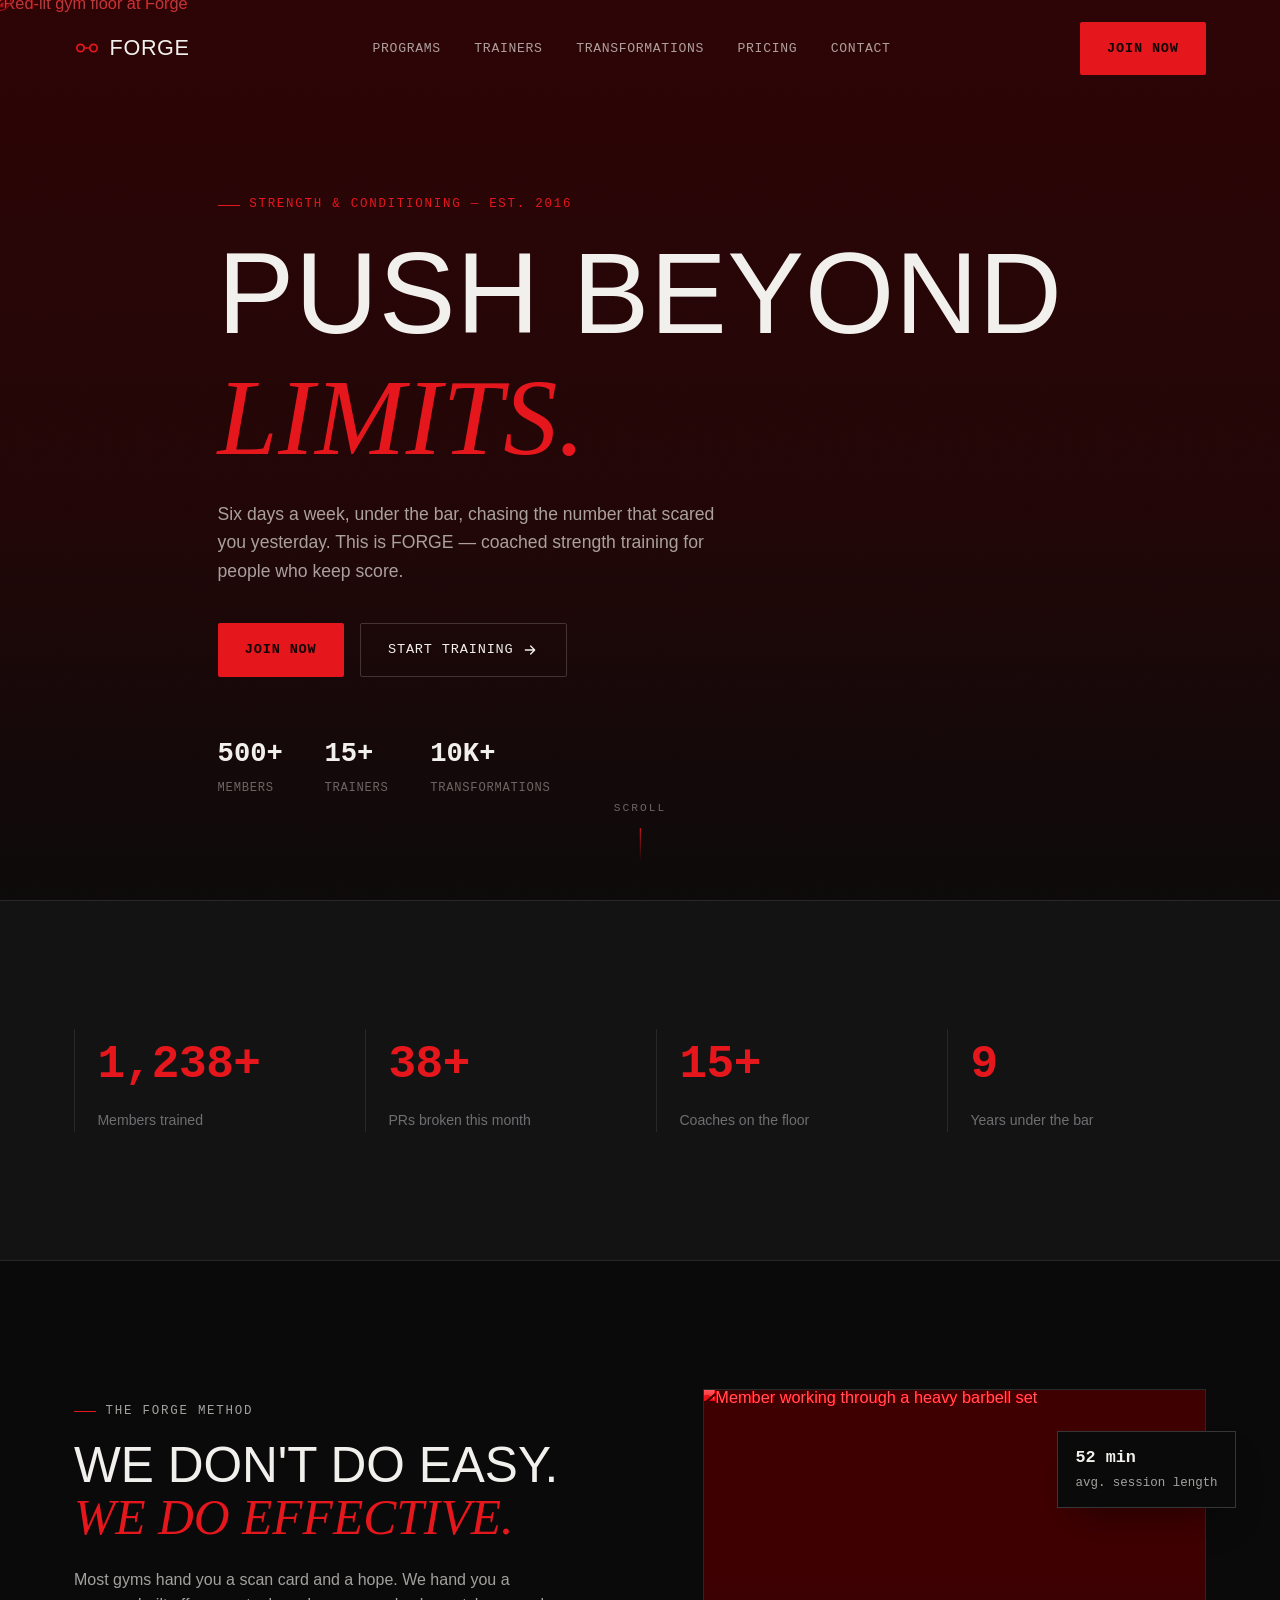
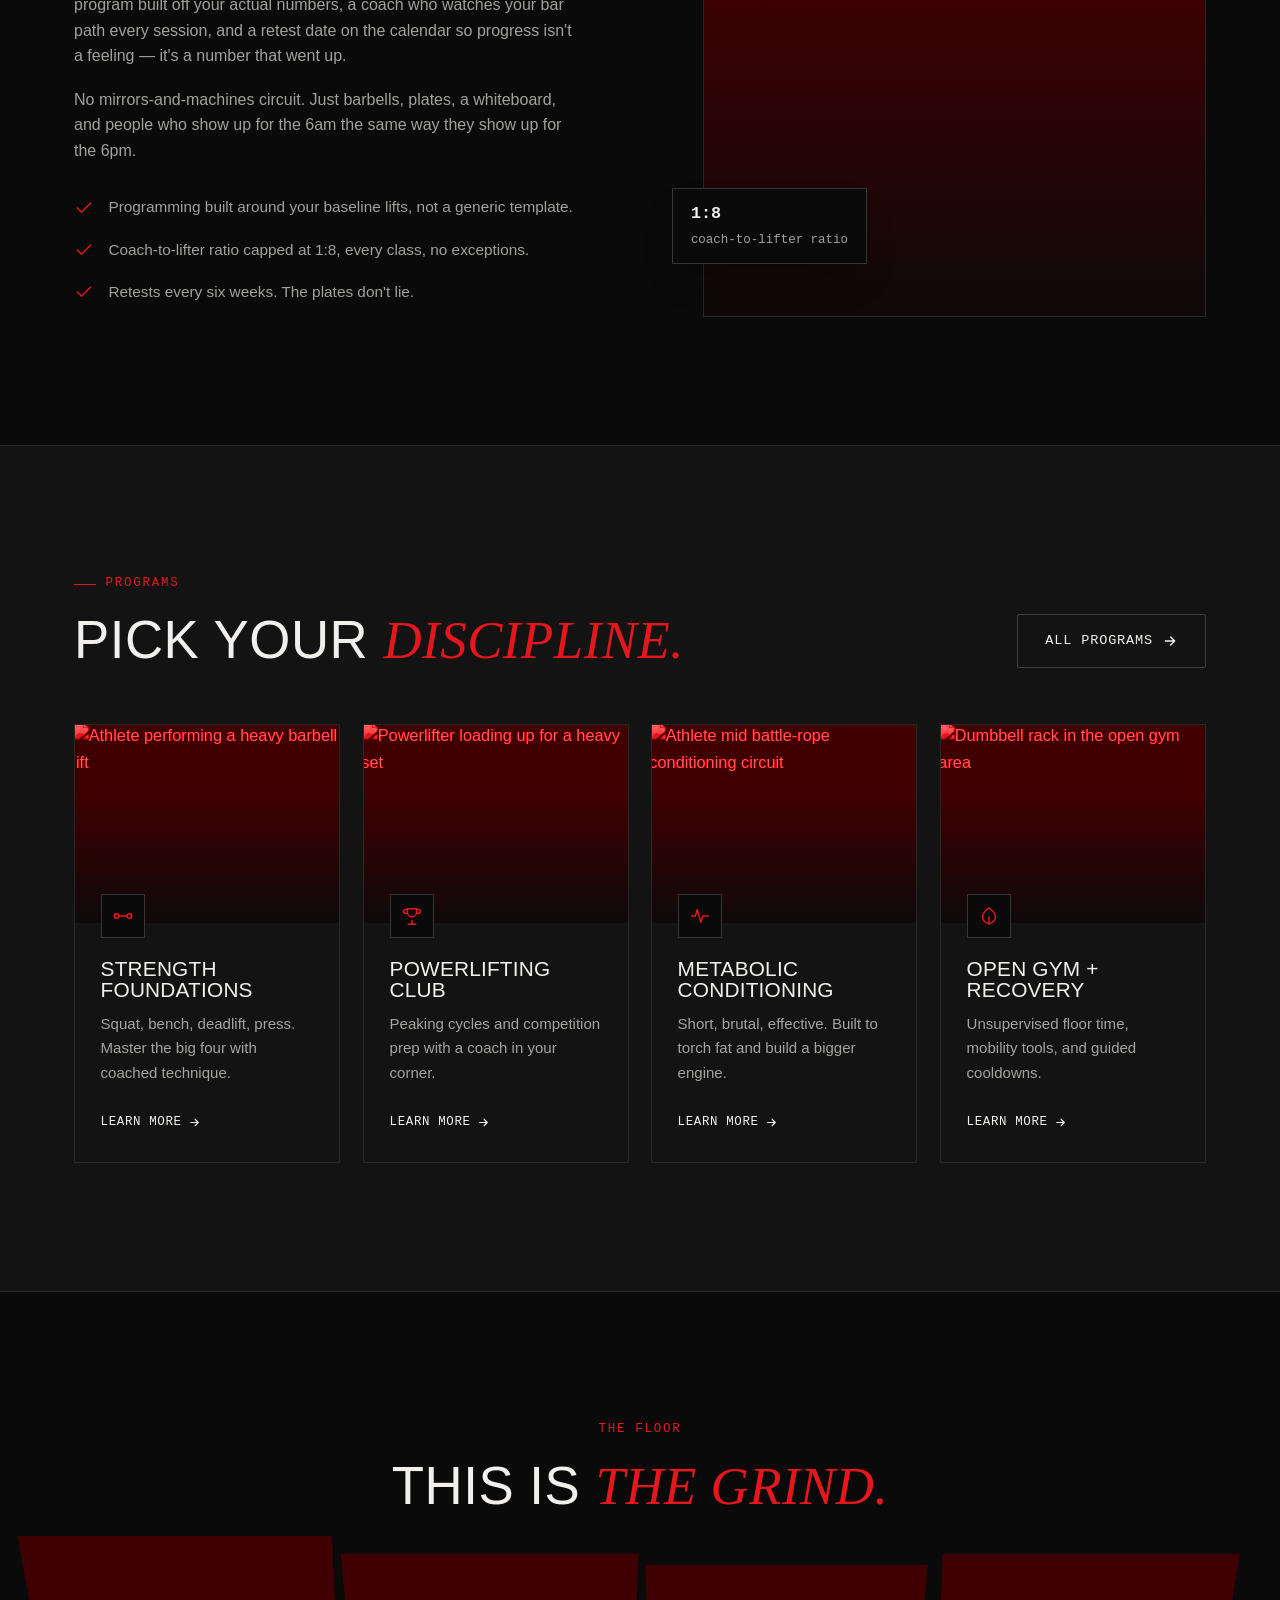
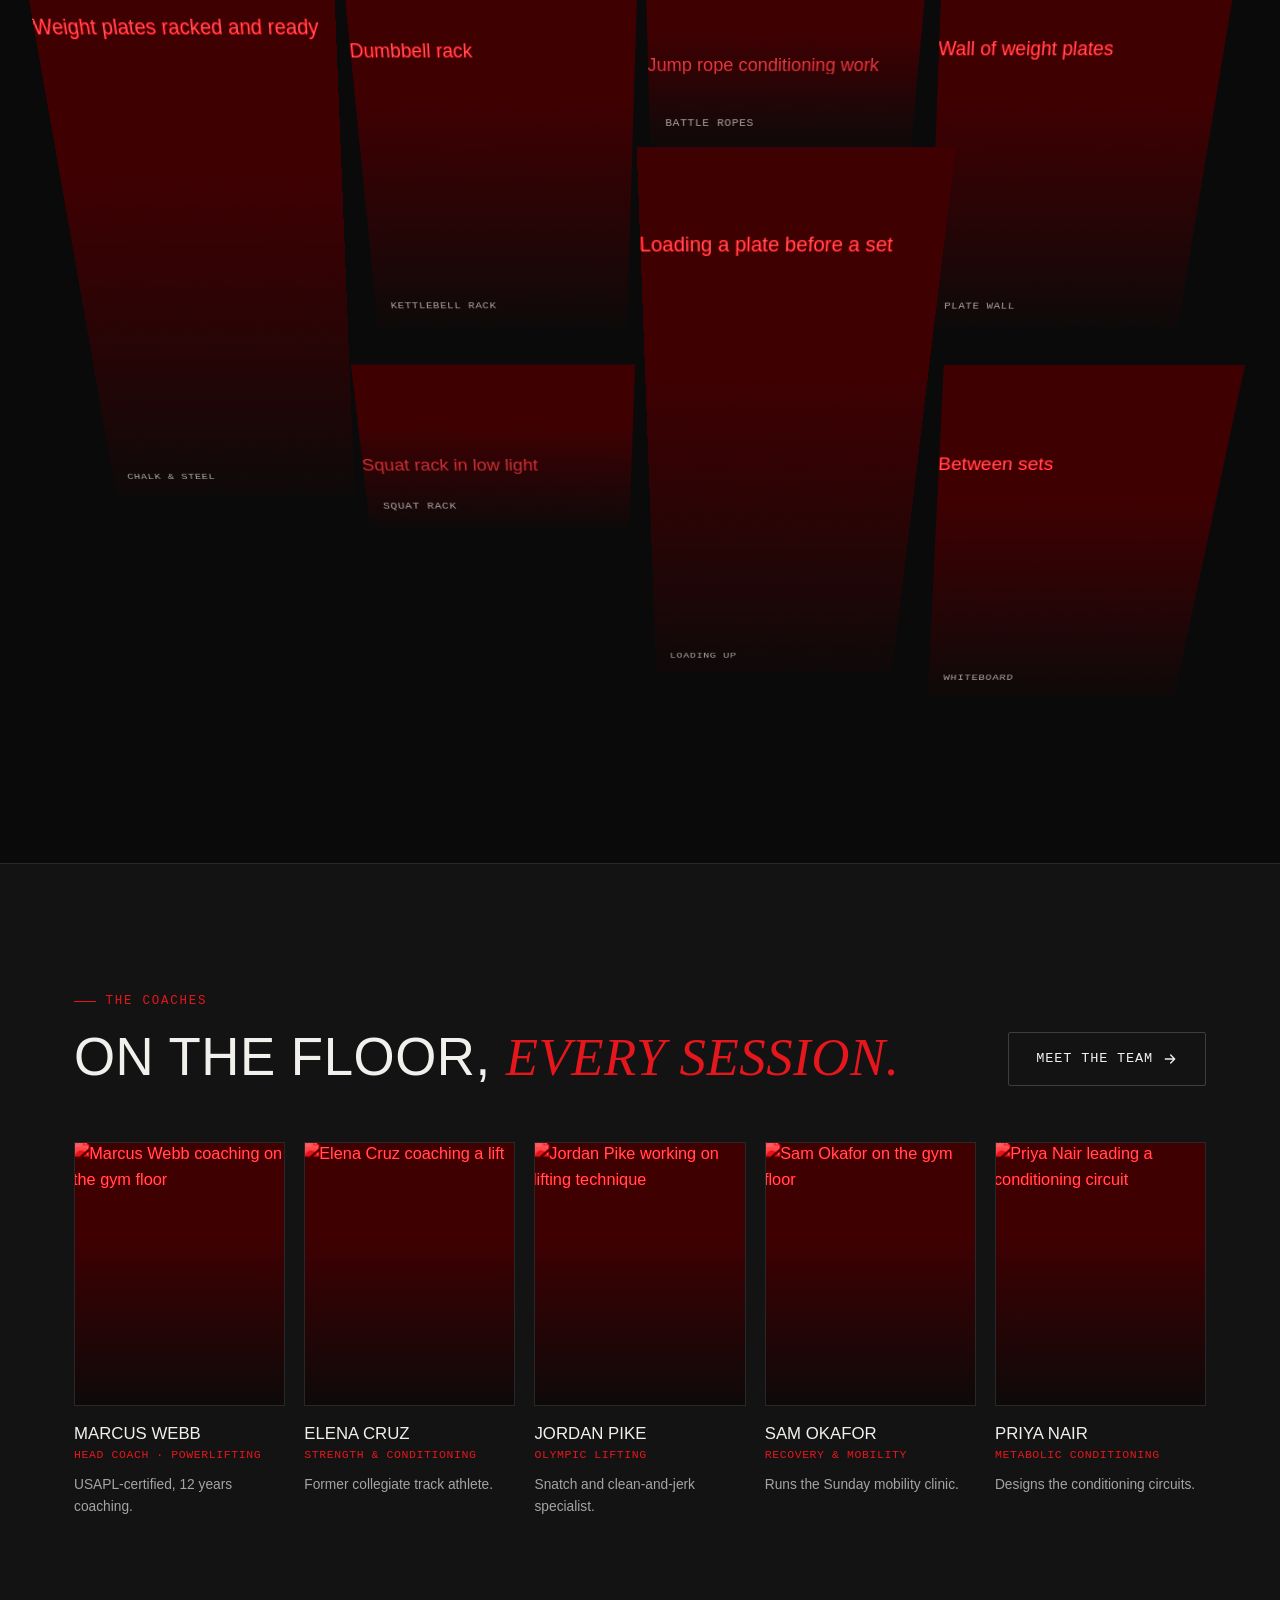
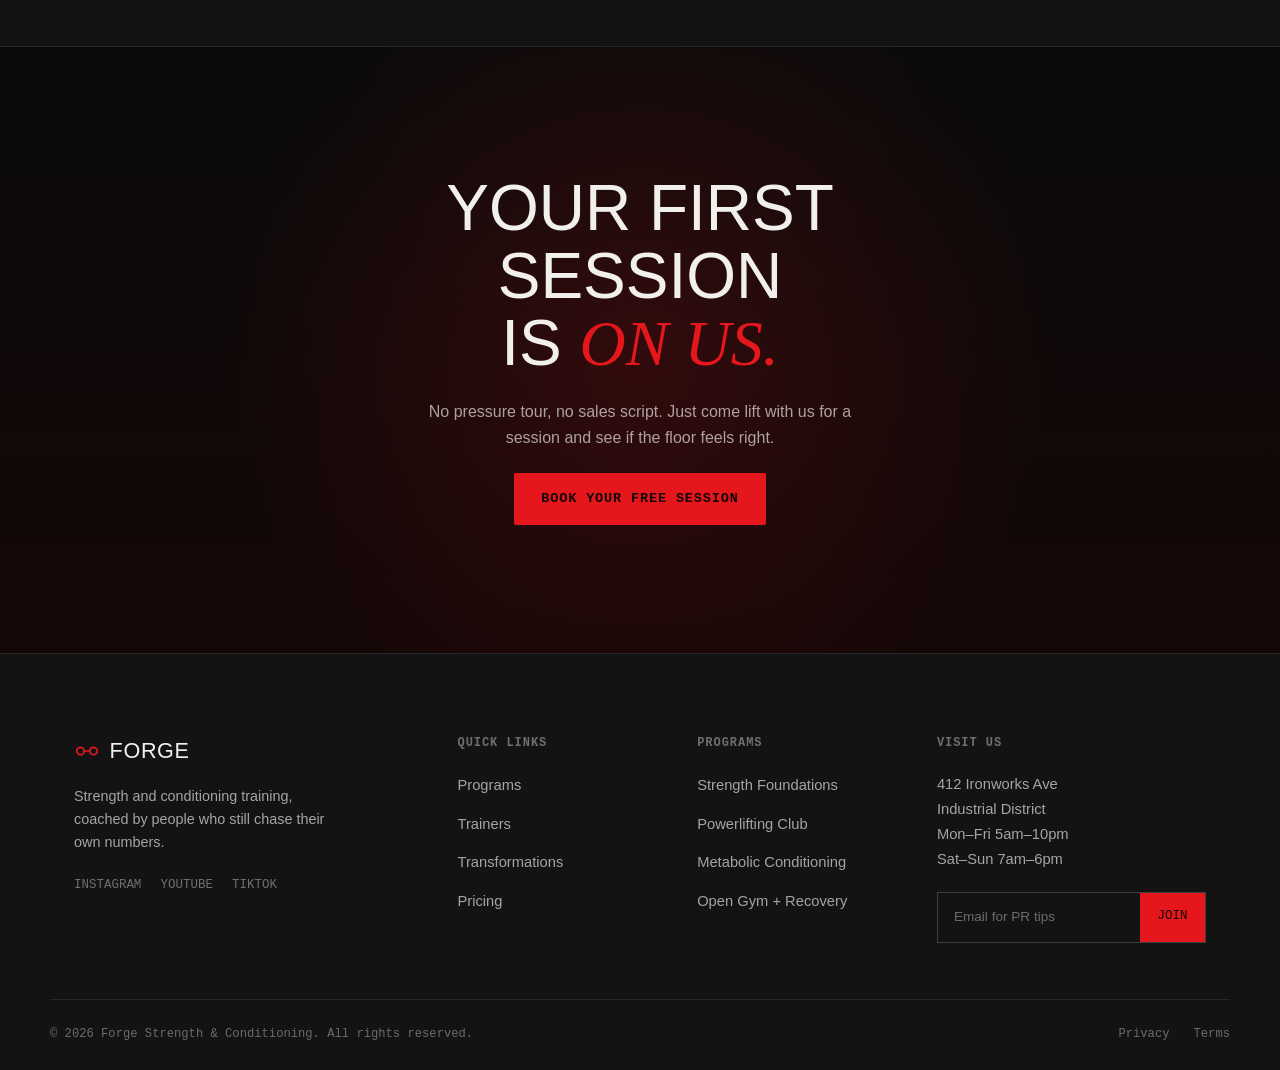
==== commit 50c8bd80: "Update index.html" ====
--- a/index.html
+++ b/index.html
@@ -311,8 +311,8 @@
 </footer>
 
 <script src="https://cdnjs.cloudflare.com/ajax/libs/three.js/r128/three.min.js"></script>
-<script src="main.js"></script>
-<script src="sound.js"></script>
-<script src="scene.js"></script>
+<script src=" main.js"></script>
+<script src=" sound.js"></script>
+<script src=" scene.js"></script>
 </body>
 </html>
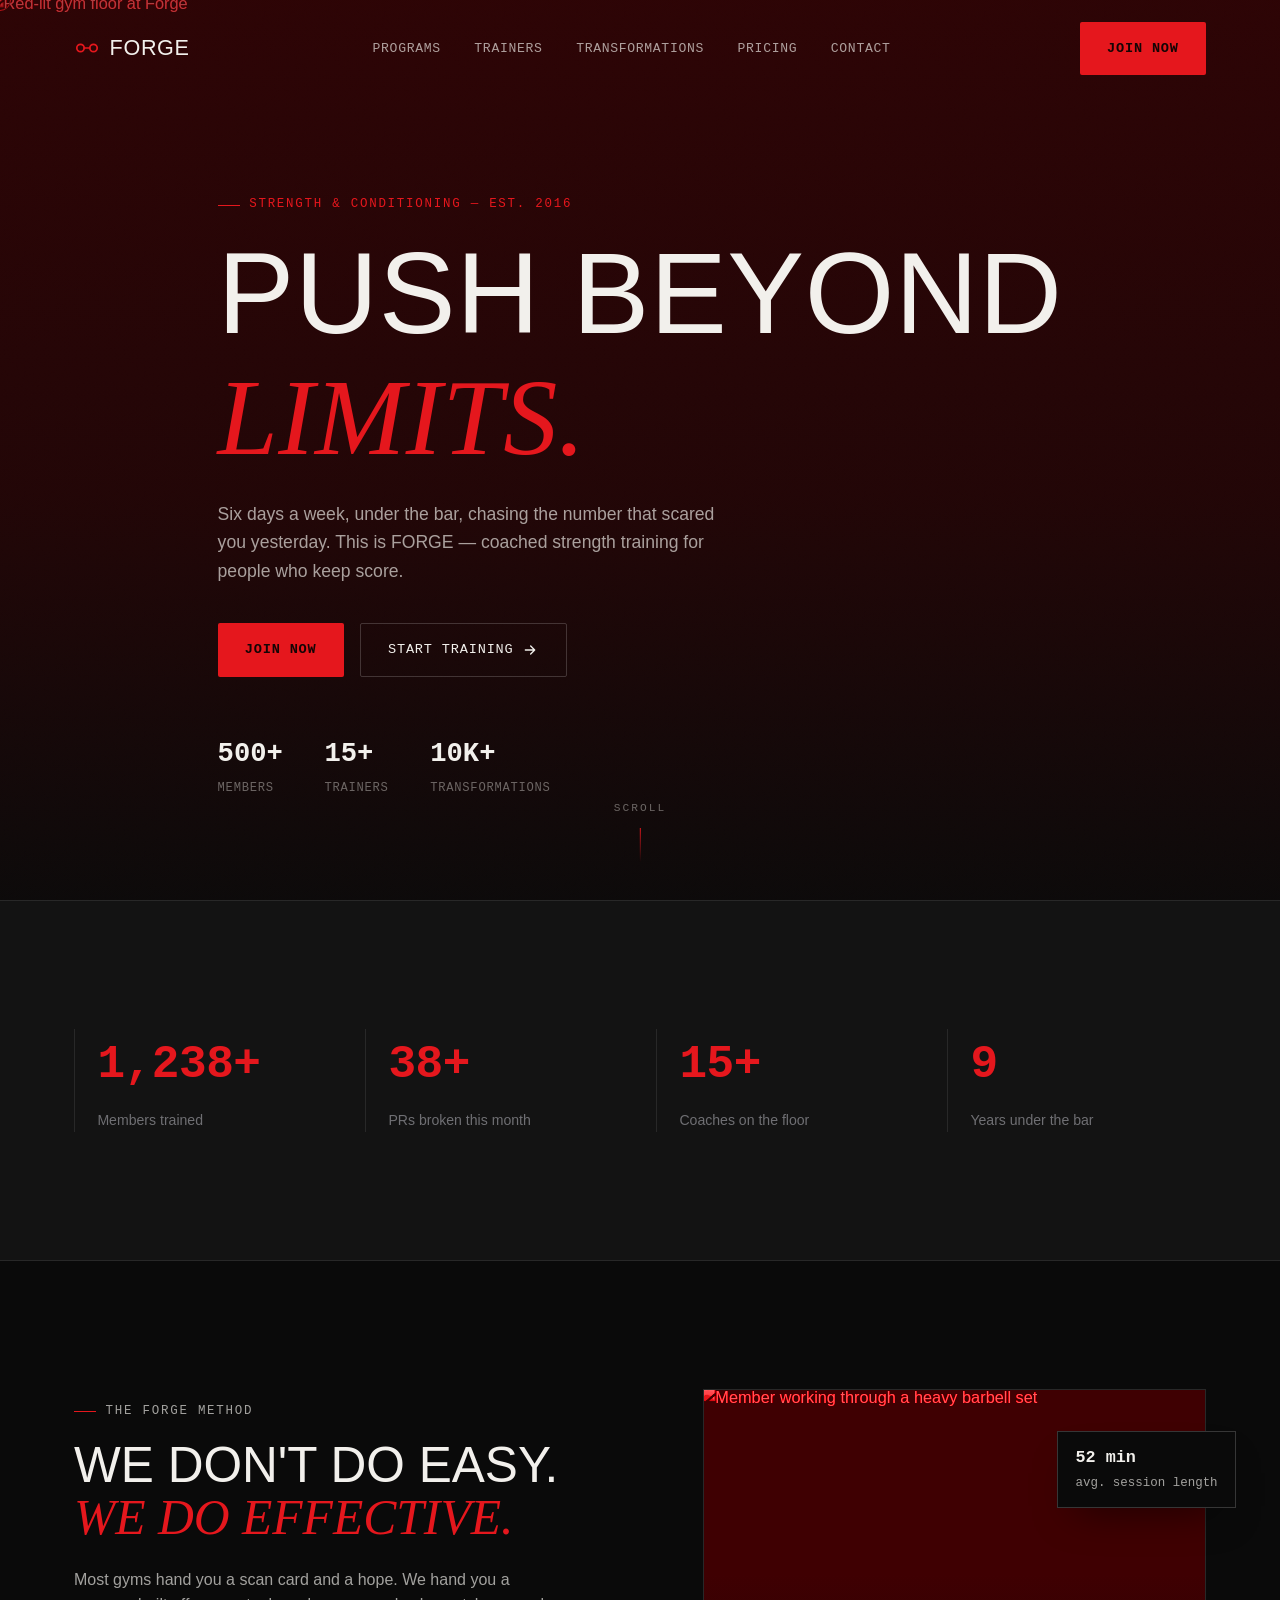
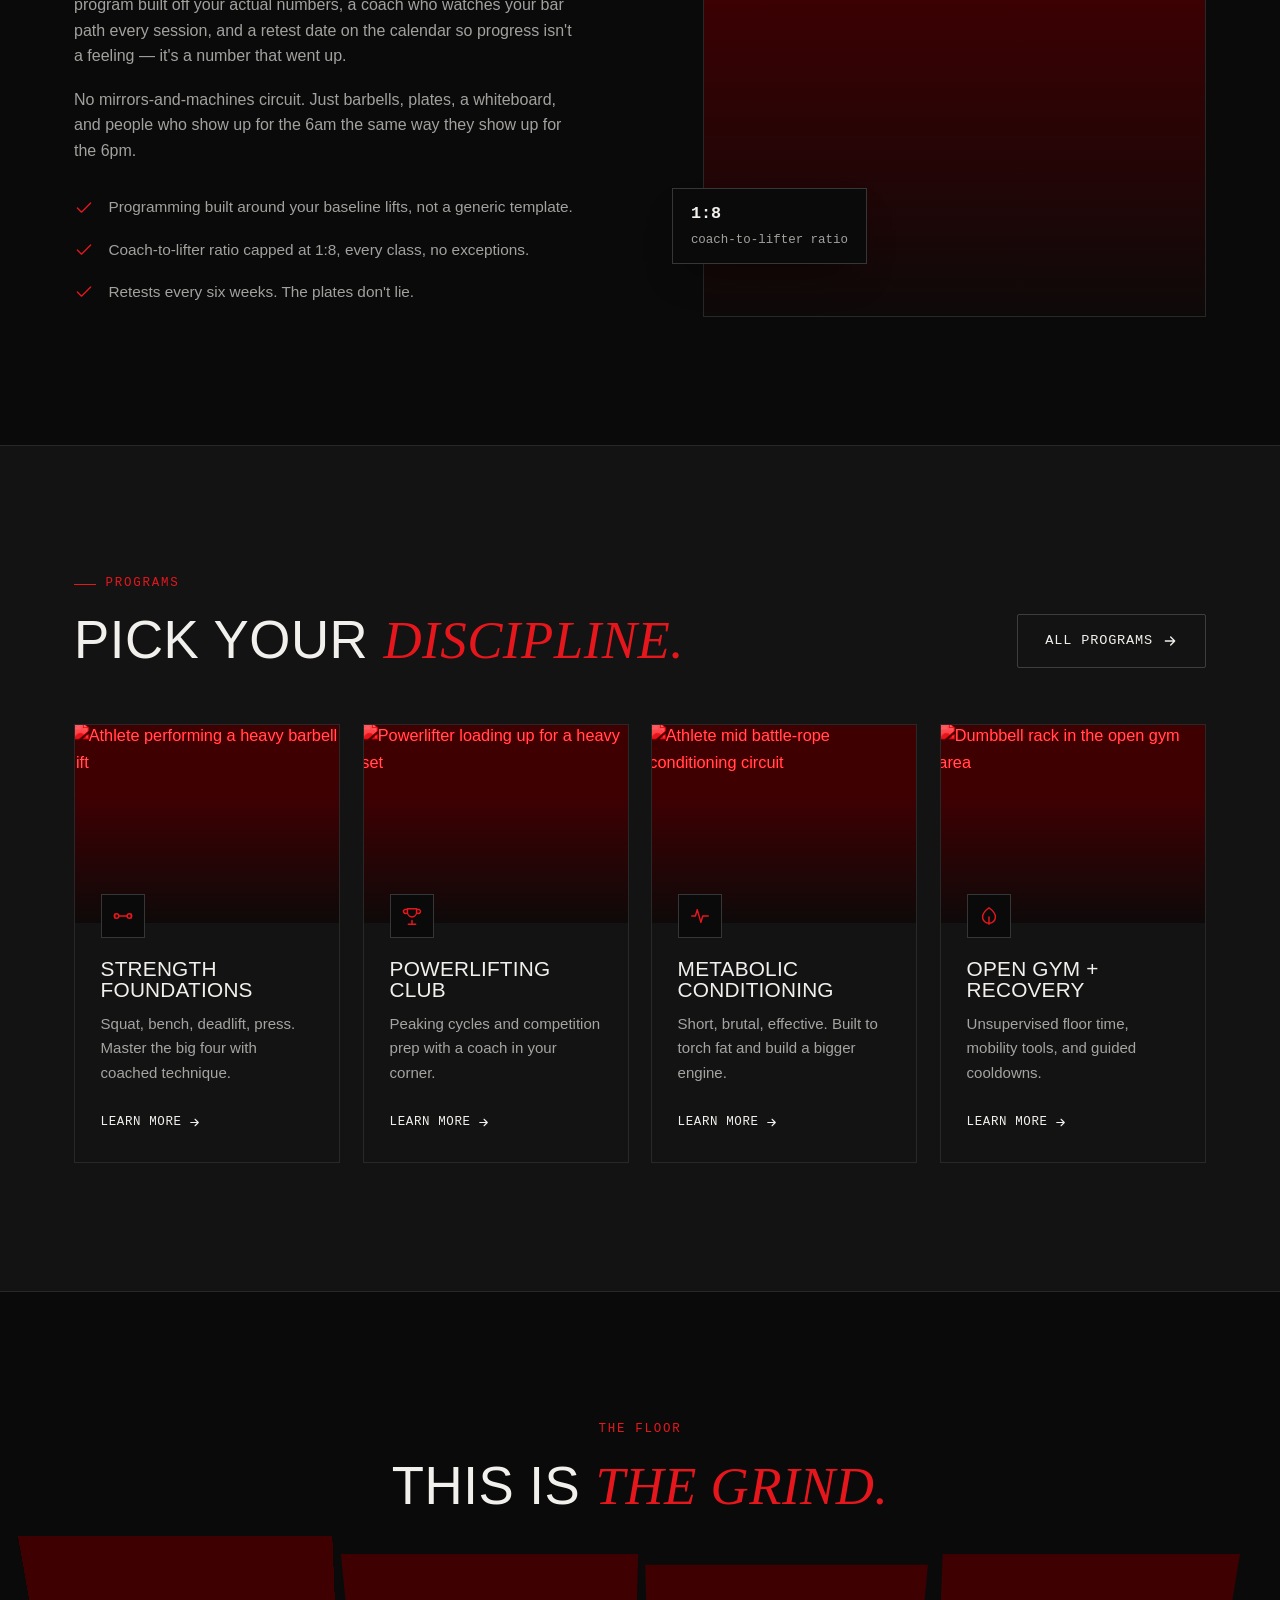
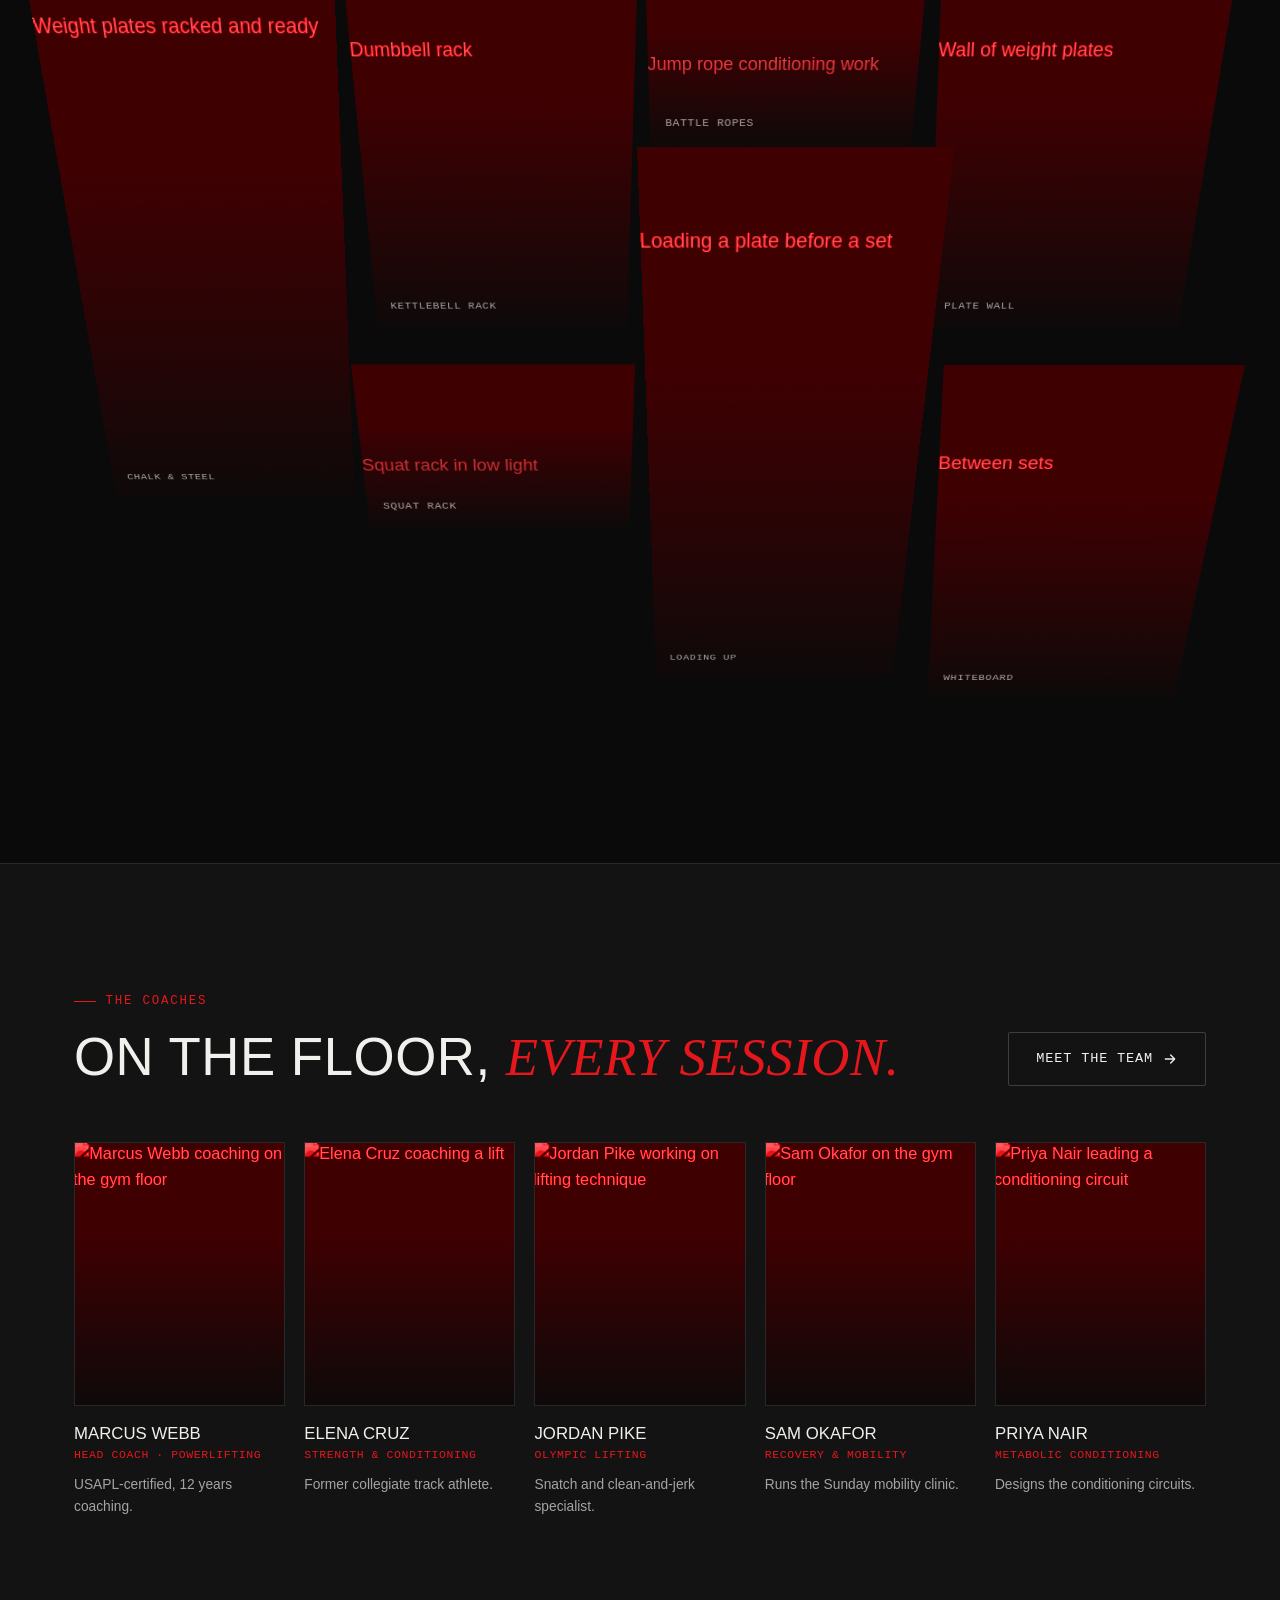
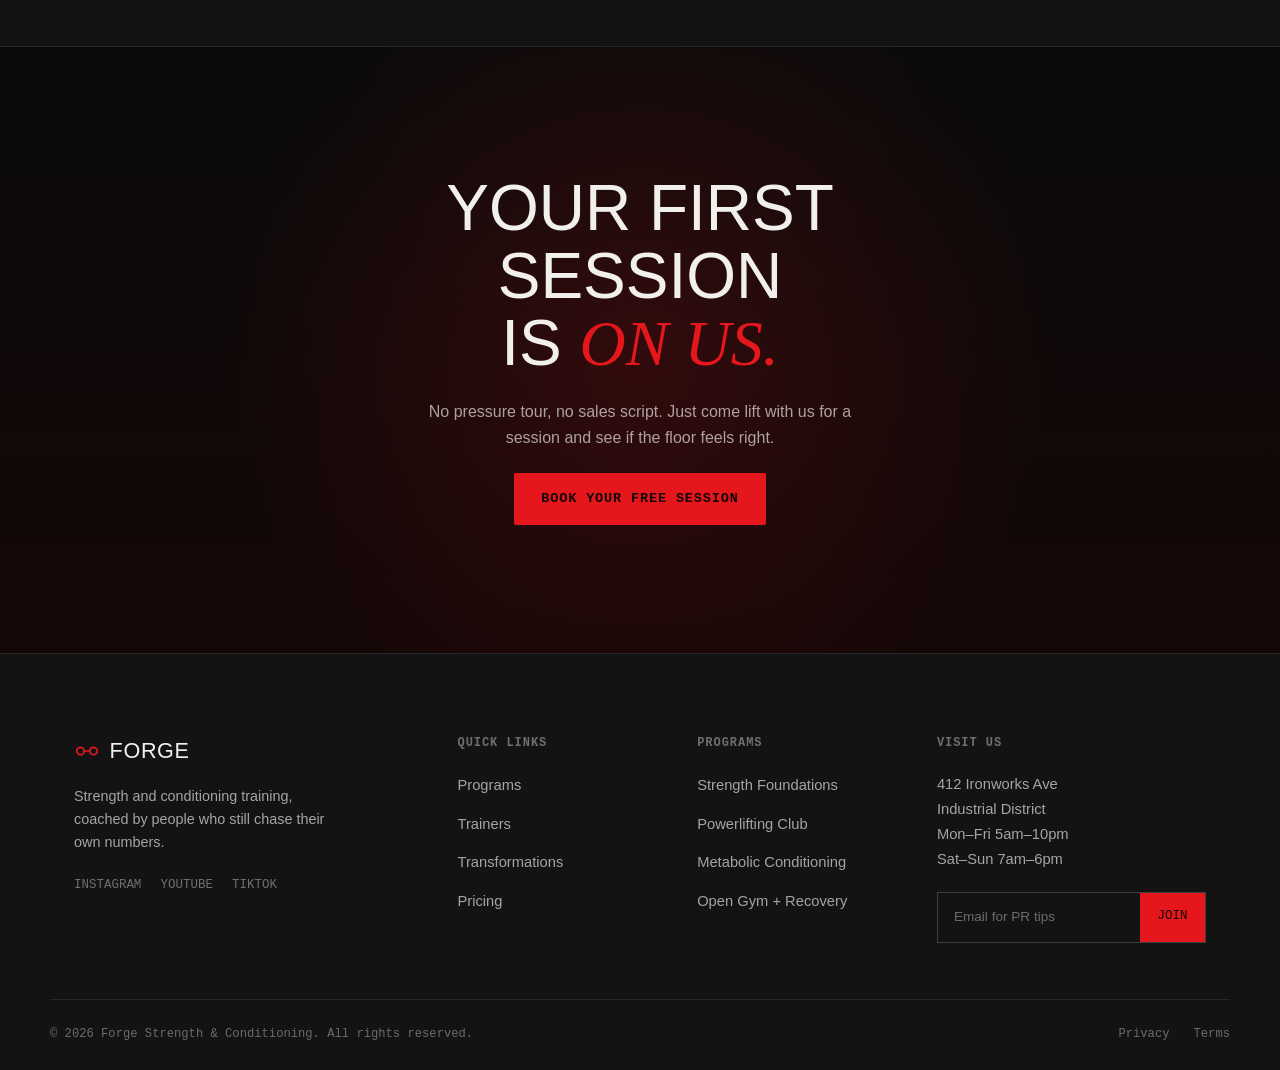
==== commit c91ff56c: "Fix script tag formatting in index.html" ====
--- a/index.html
+++ b/index.html
@@ -311,8 +311,8 @@
 </footer>
 
 <script src="https://cdnjs.cloudflare.com/ajax/libs/three.js/r128/three.min.js"></script>
-<script src=" main.js"></script>
-<script src=" sound.js"></script>
-<script src=" scene.js"></script>
+<script src="main.js"></script>
+<script src="sound.js"></script>
+<script src="scene.js"></script>
 </body>
 </html>
